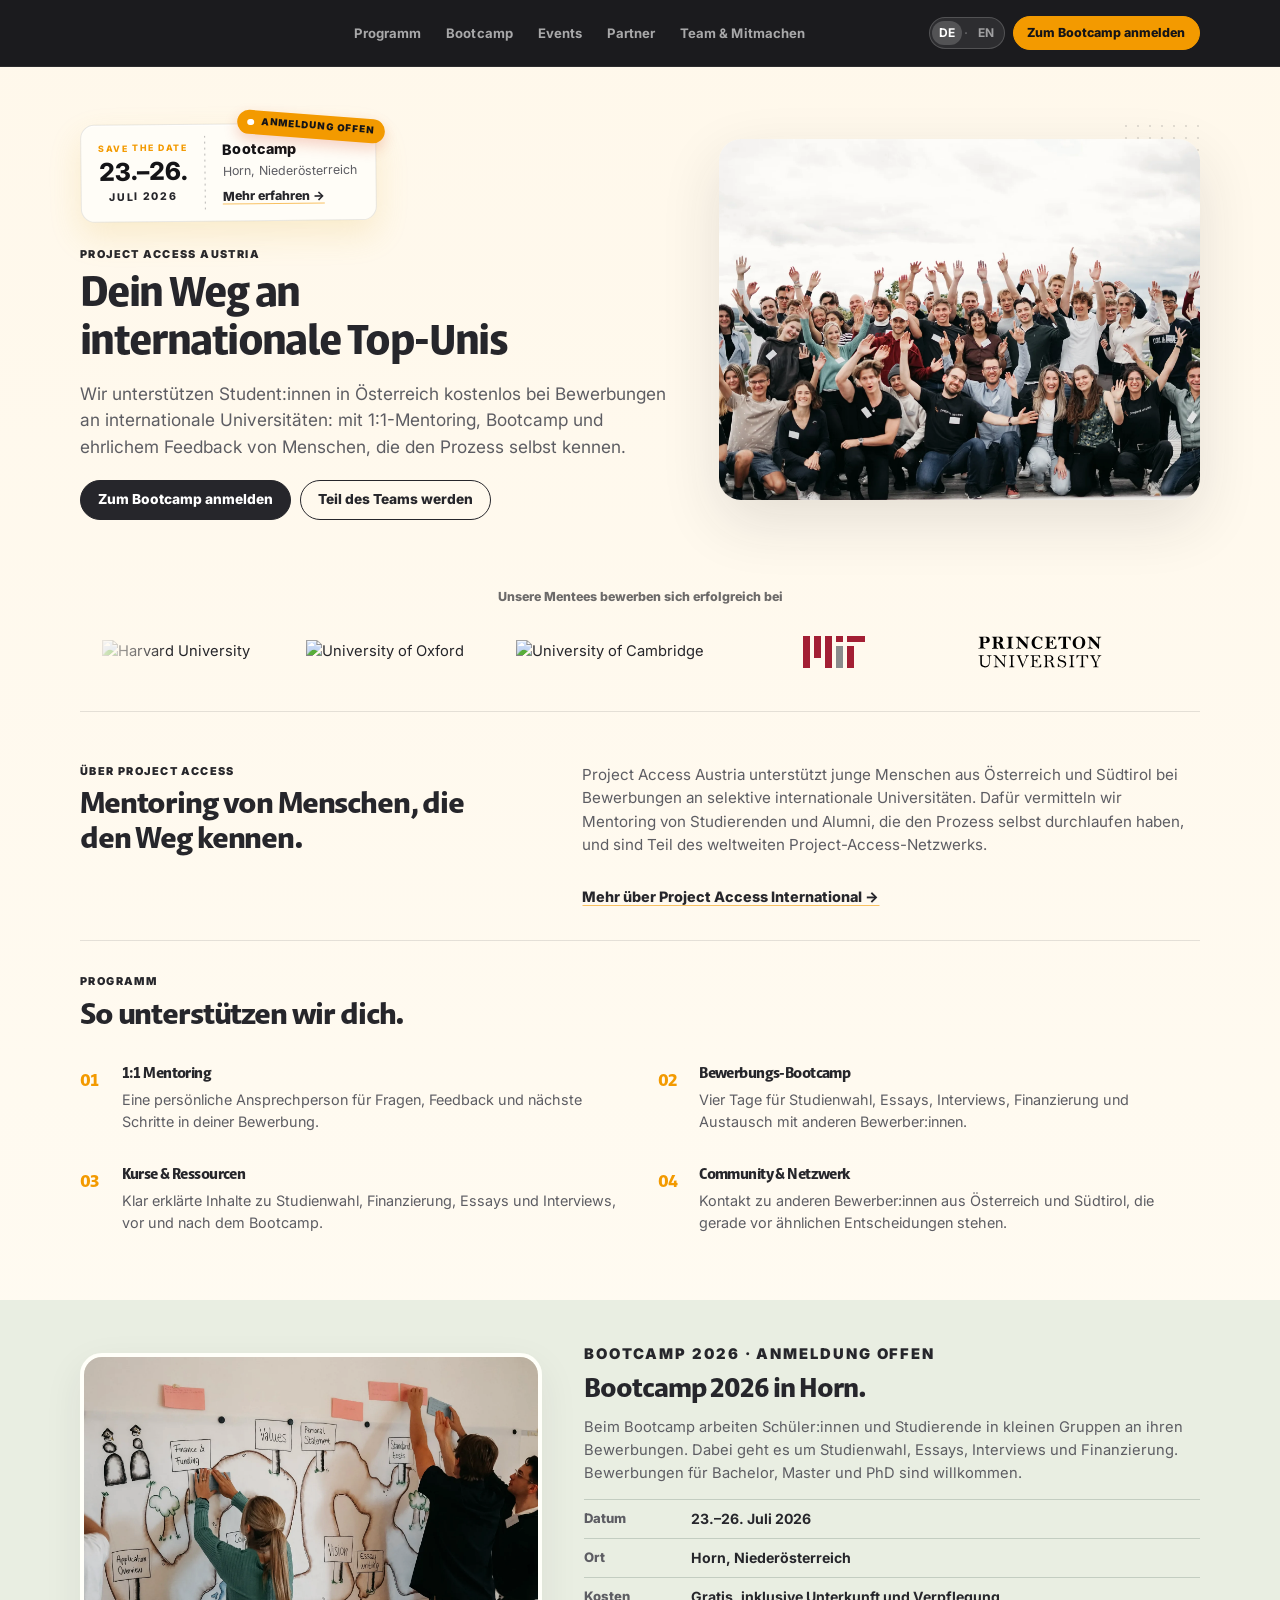
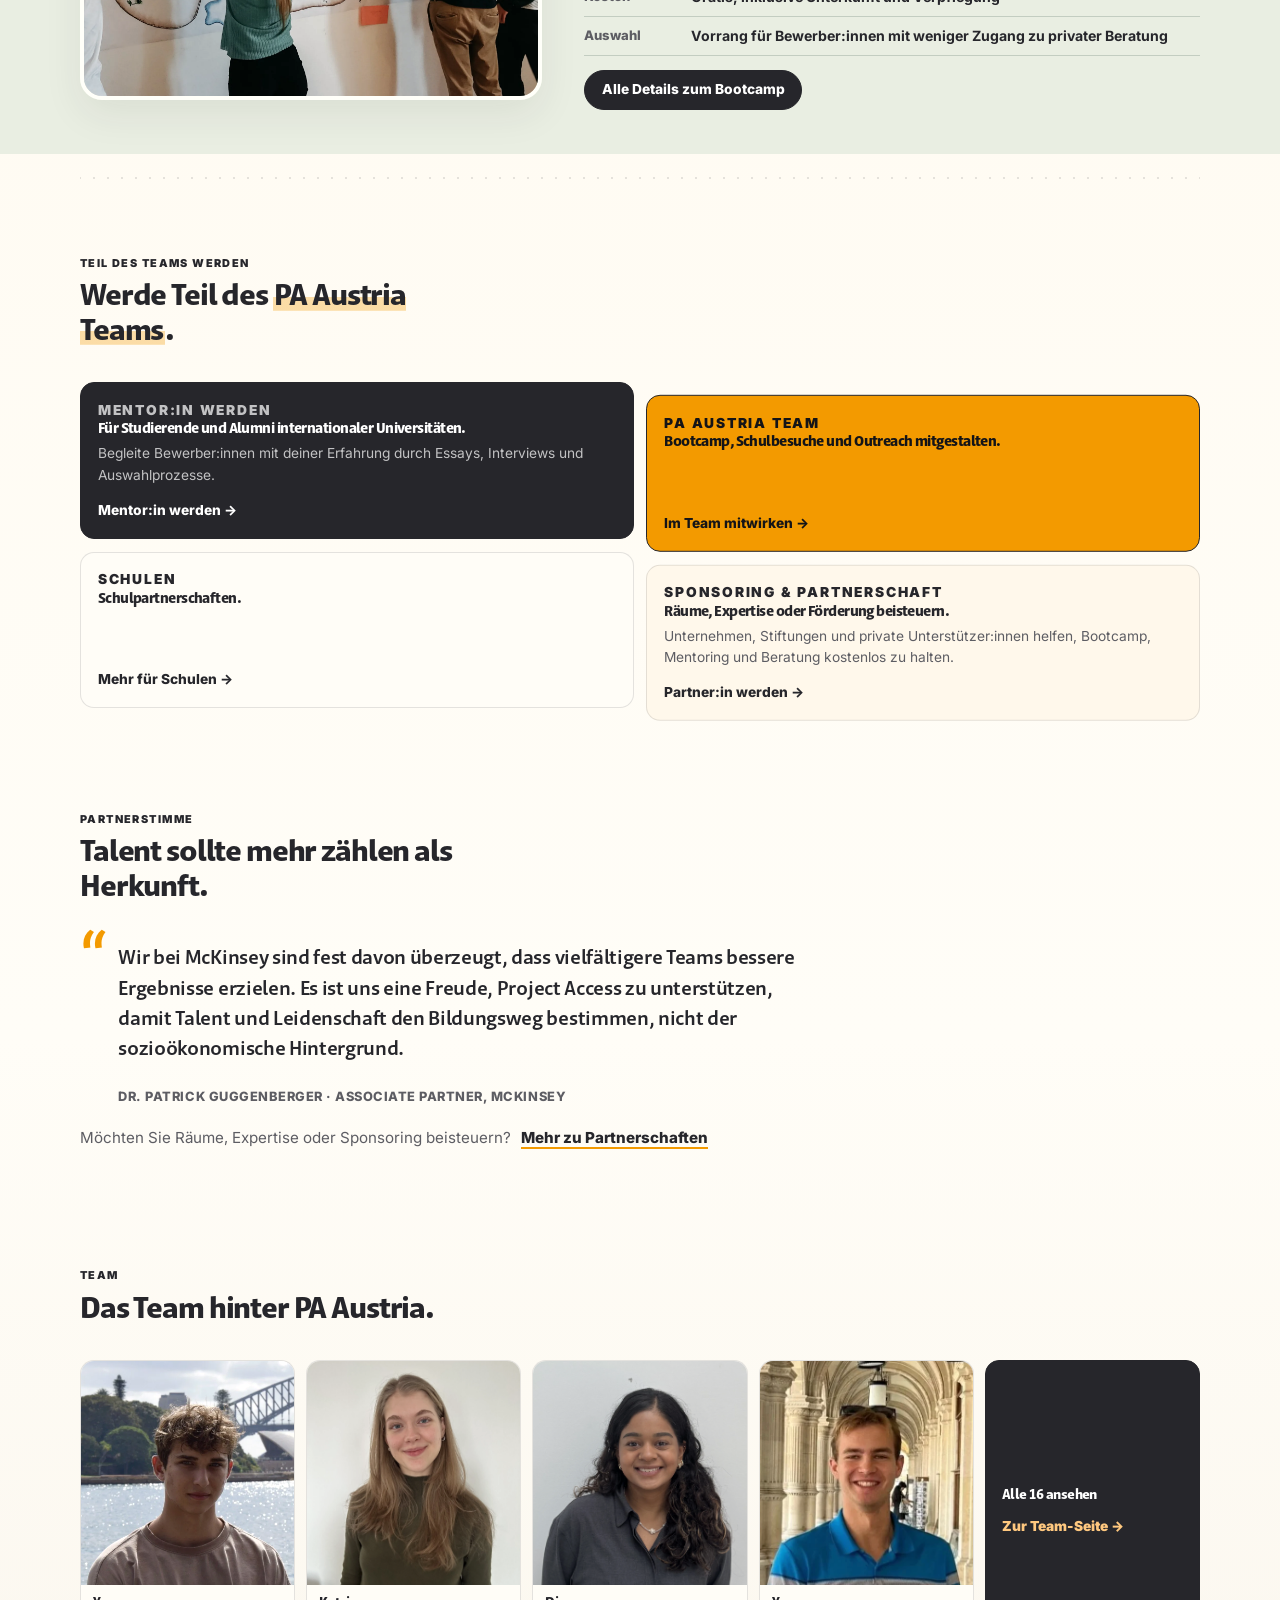
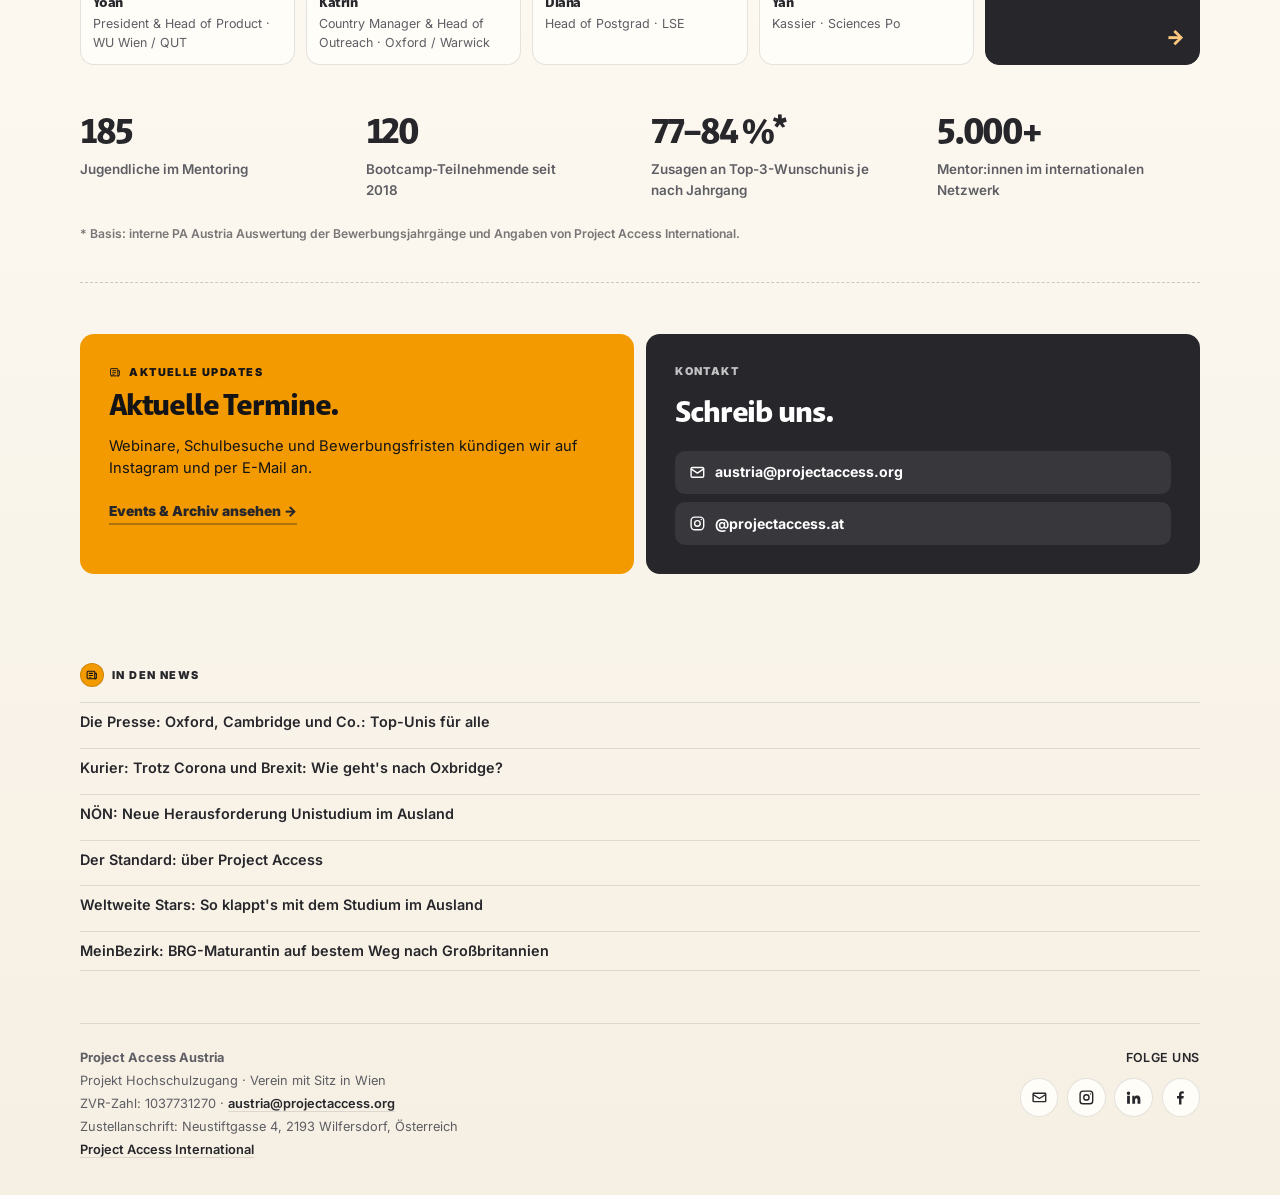
==== index.html @ a0879583 "nonsense message" ====
<!doctype html>
<html lang="de">
  <head>
    <meta charset="utf-8" />
    <meta name="viewport" content="width=device-width, initial-scale=1" />

    <title>Project Access Austria – kostenloses Mentoring für Top-Unis</title>
    <meta name="description" content="Project Access Austria unterstützt Schüler:innen und Studierende aus Österreich und Südtirol kostenlos bei Bewerbungen an Oxford, Cambridge, Harvard, ETH und weitere Top-Unis: 1:1-Mentoring, Bewerbungs-Bootcamp und ehrliches Feedback." />
    <meta name="keywords" content="Bewerbung internationale Universität Österreich, Studium Ausland Österreich, Oxford Bewerbung Österreich, Cambridge Bewerbung Österreich, Harvard Bewerbung Österreich, Mentoring Auslandsstudium, Project Access Austria, Bewerbungs Bootcamp Österreich" />
    <meta name="author" content="Project Access Austria" />
    <meta name="robots" content="index,follow,max-image-preview:large,max-snippet:-1,max-video-preview:-1" />
    <meta name="referrer" content="strict-origin-when-cross-origin" />
    <meta name="theme-color" content="#26262b" />
    <meta name="format-detection" content="telephone=no" />
    <meta name="generator" content="Jinja2 + build.py" />

    <link rel="canonical" href="https://projectaccess.at/" />
    <link rel="alternate" hreflang="de" href="https://projectaccess.at/" />
    <link rel="alternate" hreflang="de-AT" href="https://projectaccess.at/" />
    <link rel="alternate" hreflang="en" href="https://projectaccess.at/en/" />
    <link rel="alternate" hreflang="x-default" href="https://projectaccess.at/en/" />

    <meta property="og:type" content="website" />
    <meta property="og:site_name" content="Project Access Austria" />
    <meta property="og:locale" content="de_AT" />
    <meta property="og:locale:alternate" content="en_GB" />
    <meta property="og:title" content="Project Access Austria – kostenloses Mentoring für Top-Unis" />
    <meta property="og:description" content="Project Access Austria unterstützt Schüler:innen und Studierende aus Österreich und Südtirol kostenlos bei Bewerbungen an Oxford, Cambridge, Harvard, ETH und weitere Top-Unis: 1:1-Mentoring, Bewerbungs-Bootcamp und ehrliches Feedback." />
    <meta property="og:url" content="https://projectaccess.at/" />
    <meta property="og:image" content="https://projectaccess.at/assets/DSC07622.webp" />
    <meta property="og:image:alt" content="Teilnehmende und Mentor:innen beim Project Access Austria Bootcamp" />

    <meta name="twitter:card" content="summary_large_image" />
    <meta name="twitter:title" content="Project Access Austria – kostenloses Mentoring für Top-Unis" />
    <meta name="twitter:description" content="Project Access Austria unterstützt Schüler:innen und Studierende aus Österreich und Südtirol kostenlos bei Bewerbungen an Oxford, Cambridge, Harvard, ETH und weitere Top-Unis: 1:1-Mentoring, Bewerbungs-Bootcamp und ehrliches Feedback." />
    <meta name="twitter:image" content="https://projectaccess.at/assets/DSC07622.webp" />
    <meta name="twitter:image:alt" content="Teilnehmende und Mentor:innen beim Project Access Austria Bootcamp" />

    <link rel="icon" type="image/png" sizes="32x32" href="assets/pa-favicon-32.png" />
    <link rel="icon" type="image/png" sizes="192x192" href="assets/pa-favicon-192.png" />
    <link rel="apple-touch-icon" sizes="180x180" href="assets/pa-favicon-180.png" />

    <link rel="preconnect" href="https://fonts.googleapis.com" />
    <link rel="preconnect" href="https://fonts.gstatic.com" crossorigin />
    <link rel="preconnect" href="https://assets.calendly.com" crossorigin />
    <link
      href="https://fonts.googleapis.com/css2?family=Inter:wght@500;600;700;800;900&display=swap"
      rel="stylesheet"
    />
    <link rel="stylesheet" href="styles.css" />
    <link href="https://assets.calendly.com/assets/external/widget.css" rel="stylesheet" />

    <script type="application/ld+json">
{
  "@context": "https://schema.org",
  "@graph": [
    {
      "@type": ["NGO", "EducationalOrganization"],
      "@id": "https://projectaccess.at/#organization",
      "name": "Project Access Austria",
      "legalName": "Projekt Hochschulzugang",
      "alternateName": ["PA\u00a0Austria", "Project\u00a0Access\u00a0\u00d6sterreich", "Projekt Hochschulzugang"],
      "url": "https://projectaccess.at/",
      "logo": {
        "@type": "ImageObject",
        "url": "https://projectaccess.at/assets/pa-favicon-192.png",
        "width": 2500,
        "height": 1000
      },
      "image": "https://projectaccess.at/assets/DSC07622.webp",
      "description": "Project\u00a0Access\u00a0Austria ist die \u00f6sterreichische Sektion des internationalen Project-Access-Netzwerks. Wir unterst\u00fctzen Sch\u00fcler:innen und Studierende aus \u00d6sterreich und S\u00fcdtirol kostenlos bei Bewerbungen an selektive internationale Universit\u00e4ten \u2013 mit 1:1-Mentoring, einem j\u00e4hrlichen Bewerbungs-Bootcamp, Schulbesuchen und Webinaren.",
      "foundingDate": "2018",
      "email": "austria@projectaccess.org",
      "address": {
        "@type": "PostalAddress",
        "streetAddress": "Neustiftgasse 4",
        "postalCode": "2193",
        "addressLocality": "Wilfersdorf",
        "addressRegion": "Nieder\u00f6sterreich",
        "addressCountry": "AT"
      },
      "areaServed": [
        {"@type": "Country", "name": "AT" },
        {"@type": "Country", "name": "IT-32-BZ" }
      ],
      "knowsAbout": ["Bewerbung an internationalen Universit\u00e4ten", "Studium in den USA", "Studium in Gro\u00dfbritannien", "Oxford und Cambridge Bewerbungen", "Personal Statement und Essays", "Stipendien und Studienfinanzierung", "Mentoring f\u00fcr Sch\u00fcler:innen", "Auslandsstudium f\u00fcr Sch\u00fcler:innen aus \u00d6sterreich und S\u00fcdtirol"],
      "knowsLanguage": ["de", "en"],
      "identifier": {
        "@type": "PropertyValue",
        "propertyID": "ZVR-Zahl",
        "value": "1037731270"
      },
      "parentOrganization": {
        "@type": "NGO",
        "name": "Project\u00a0Access",
        "url": "https://projectaccess.org"
      },
      "sameAs": ["https://projectaccess.org", "https://www.instagram.com/projectaccess.at/", "https://www.linkedin.com/company/project-access-austria/", "https://www.facebook.com/projectaccessaustria/"],
      "contactPoint": [
        {
          "@type": "ContactPoint",
          "contactType": "general inquiries",
          "email": "austria@projectaccess.org",
          "availableLanguage": ["German", "English"],
          "areaServed": ["AT", "IT-32-BZ"]
        }
      ]
    },
    {
      "@type": "WebSite",
      "@id": "https://projectaccess.at/#website",
      "url": "https://projectaccess.at/",
      "name": "Project Access Austria",
      "inLanguage": ["de-AT", "en"],
      "publisher": {"@id": "https://projectaccess.at/#organization"},
      "description": "Project\u00a0Access\u00a0Austria ist die \u00f6sterreichische Sektion des internationalen Project-Access-Netzwerks. Wir unterst\u00fctzen Sch\u00fcler:innen und Studierende aus \u00d6sterreich und S\u00fcdtirol kostenlos bei Bewerbungen an selektive internationale Universit\u00e4ten \u2013 mit 1:1-Mentoring, einem j\u00e4hrlichen Bewerbungs-Bootcamp, Schulbesuchen und Webinaren."
    },
    {
      "@type": "WebPage",
      "@id": "https://projectaccess.at/#webpage",
      "url": "https://projectaccess.at/",
      "name": "Project\u00a0Access\u00a0Austria \u2013 kostenloses Mentoring f\u00fcr Top-Unis",
      "description": "Project\u00a0Access\u00a0Austria unterst\u00fctzt Sch\u00fcler:innen und Studierende aus \u00d6sterreich und S\u00fcdtirol kostenlos bei Bewerbungen an Oxford, Cambridge, Harvard, ETH und weitere Top-Unis: 1:1-Mentoring, Bewerbungs-Bootcamp und ehrliches Feedback.",
      "inLanguage": "de-AT",
      "isPartOf": {"@id": "https://projectaccess.at/#website"},
      "about": {"@id": "https://projectaccess.at/#organization"},
      "primaryImageOfPage": {
        "@type": "ImageObject",
        "url": "https://projectaccess.at/assets/DSC07622.webp"
      }
    }
  ]
}
</script>

    
<script type="application/ld+json">
{
  "@context": "https://schema.org",
  "@type": "OfferCatalog",
  "@id": "https://projectaccess.at/#programme",
  "name": "So unterst\u00fctzen wir dich.",
  "url": "https://projectaccess.at/#programm",
  "provider": {"@id": "https://projectaccess.at/#organization"},
  "itemListElement": [
    {
      "@type": "Offer",
      "itemOffered": {
        "@type": "Service",
        "name": "1:1 Mentoring",
        "description": "Eine pers\u00f6nliche Ansprechperson f\u00fcr Fragen, Feedback und n\u00e4chste Schritte in deiner Bewerbung.",
        "provider": {"@id": "https://projectaccess.at/#organization"},
        "areaServed": [{"@type": "Country", "name": "AT"}, {"@type": "Country", "name": "IT-32-BZ"}]
      },
      "price": "0",
      "priceCurrency": "EUR",
      "availability": "https://schema.org/InStock"
    },
    {
      "@type": "Offer",
      "itemOffered": {
        "@type": "Service",
        "name": "Bewerbungs-Bootcamp",
        "description": "Vier Tage f\u00fcr Studienwahl, Essays, Interviews, Finanzierung und Austausch mit anderen Bewerber:innen.",
        "provider": {"@id": "https://projectaccess.at/#organization"},
        "areaServed": [{"@type": "Country", "name": "AT"}, {"@type": "Country", "name": "IT-32-BZ"}]
      },
      "price": "0",
      "priceCurrency": "EUR",
      "availability": "https://schema.org/InStock"
    },
    {
      "@type": "Offer",
      "itemOffered": {
        "@type": "Service",
        "name": "Kurse \u0026\u00a0Ressourcen",
        "description": "Klar erkl\u00e4rte Inhalte zu Studienwahl, Finanzierung, Essays und Interviews, vor und nach dem Bootcamp.",
        "provider": {"@id": "https://projectaccess.at/#organization"},
        "areaServed": [{"@type": "Country", "name": "AT"}, {"@type": "Country", "name": "IT-32-BZ"}]
      },
      "price": "0",
      "priceCurrency": "EUR",
      "availability": "https://schema.org/InStock"
    },
    {
      "@type": "Offer",
      "itemOffered": {
        "@type": "Service",
        "name": "Community \u0026\u00a0Netzwerk",
        "description": "Kontakt zu anderen Bewerber:innen aus \u00d6sterreich und S\u00fcdtirol, die gerade vor \u00e4hnlichen Entscheidungen stehen.",
        "provider": {"@id": "https://projectaccess.at/#organization"},
        "areaServed": [{"@type": "Country", "name": "AT"}, {"@type": "Country", "name": "IT-32-BZ"}]
      },
      "price": "0",
      "priceCurrency": "EUR",
      "availability": "https://schema.org/InStock"
    }
  ]
}
</script>

  </head>
  <body>
        <header class="site-header">
      <a class="brand" href="index.html#top" aria-label="Project Access Austria Startseite">
        <img class="brand-logo" src="https://projectaccess.org/wp-content/uploads/2025/05/Frame-5.svg" alt="" aria-hidden="true" />
      </a>
      <div class="header-actions">
        <a class="lang-switch" href="en/index.html" aria-label="Sprache">
          <span class="lang-switch-link is-active" aria-current="true">DE</span>
          <span class="lang-switch-sep" aria-hidden="true">·</span>
          <span class="lang-switch-link" >EN</span>
        </a>
        
        <a class="button button-small header-cta header-cta-shortenable" href="https://airtable.com/appSrxV1MH9LEChsv/shrIVlh0hcQlHqStE">
          
          <span class="header-cta-label header-cta-label-full">Zum Bootcamp anmelden</span>
          <span class="header-cta-label header-cta-label-short">Anmelden</span>
          
        </a>
        
      </div>
      <input
        id="site-nav-toggle"
        class="nav-toggle-input"
        type="checkbox"
        aria-label="Menü öffnen"
      />
      <label for="site-nav-toggle" class="nav-toggle" aria-hidden="true">
        <span class="nav-toggle-bars" aria-hidden="true"></span>
      </label>
      <div class="nav-shell-panel">
        <nav class="nav" aria-label="Hauptnavigation">
          <a href="index.html#programm">Programm</a>
          <a href="bootcamp.html">Bootcamp</a>
          <a href="events.html">Events</a>
          <a href="partners.html">Partner</a>
          <a href="team.html">Team &amp; Mitmachen</a>
        </nav>
        <a class="mobile-lang-link" href="en/index.html">Englische Version</a>
      </div>
    </header>

    <main id="top">
      
      <section class="hero section-shell">
        <div class="hero-copy">
          <a class="save-the-date" href="bootcamp.html">
            <div class="save-the-date-date">
              <span class="save-the-date-kicker">Save the Date</span>
              <span class="save-the-date-day">23.–26.</span>
              <span class="save-the-date-month">Juli 2026</span>
            </div>
            <span class="save-the-date-perf" aria-hidden="true"></span>
            <div class="save-the-date-body">
              <p class="save-the-date-event">Bootcamp</p>
              <p class="save-the-date-location">Horn, Niederösterreich</p>
              <span class="save-the-date-link">Mehr erfahren →</span>
            </div>
            <span class="save-the-date-status">
              <span class="save-the-date-pulse" aria-hidden="true"></span>
              <span>Anmeldung offen</span>
            </span>
          </a>
          <p class="eyebrow">Project Access Austria</p>
          <h1>Dein Weg an internationale Top-Unis</h1>
          <p class="lead">Wir unterstützen Student:innen in Österreich kostenlos bei Bewerbungen an internationale Universitäten: mit 1:1-Mentoring, Bootcamp und ehrlichem Feedback von Menschen, die den Prozess selbst kennen.</p>
          <div class="hero-actions">
            <a class="button" href="https://airtable.com/appSrxV1MH9LEChsv/shrIVlh0hcQlHqStE">Zum Bootcamp anmelden</a>
            <a class="button button-secondary" href="https://projectaccess.org/austria-various-roles">Teil des Teams werden</a>
          </div>
        </div>

        <div class="hero-media" aria-label="Beim Project Access Austria Bootcamp">
          <img src="assets/DSC07622.webp" alt="Gruppenfoto vom Project Access Austria Bootcamp mit Teilnehmenden und Mentor:innen" fetchpriority="high" decoding="async" />
        </div>
      </section>

      <section class="university-carousel section-shell" aria-label="Universitäten im Project Access Netzwerk">
        <p class="university-carousel-label">Unsere Mentees bewerben sich erfolgreich bei</p>
        <div class="university-carousel-viewport">
          <div class="university-carousel-track">
            <span class="university-logo">
              <img src="https://projectaccess.org/wp-content/uploads/2025/08/file-15-1-1.svg" alt="Harvard University" loading="lazy" />
            </span>
            <span class="university-logo">
              <img src="https://projectaccess.org/wp-content/uploads/2025/08/file-14-1-1.svg" alt="University of Oxford" loading="lazy" />
            </span>
            <span class="university-logo">
              <img src="https://projectaccess.org/wp-content/uploads/2025/08/Group-18-1.svg" alt="University of Cambridge" loading="lazy" />
            </span>
            <span class="university-logo">
              <img src="assets/uni-logos/mit.svg" alt="Massachusetts Institute of Technology" loading="lazy" />
            </span>
            <span class="university-logo">
              <img src="assets/uni-logos/princeton.svg" alt="Princeton University" loading="lazy" />
            </span>
            <span class="university-logo">
              <img src="assets/uni-logos/yale.svg" alt="Yale University" loading="lazy" />
            </span>
            <span class="university-logo">
              <img src="assets/uni-logos/hec.svg" alt="HEC Paris" loading="lazy" />
            </span>
            <span class="university-logo">
              <img src="assets/uni-logos/lse.webp" alt="London School of Economics" loading="lazy" />
            </span>
            <span class="university-logo">
              <img src="assets/uni-logos/ucl.webp" alt="University College London" loading="lazy" />
            </span>
            <span class="university-logo">
              <img src="https://projectaccess.org/wp-content/uploads/2025/08/Stanford_wordmark_2012-1-2.svg" alt="Stanford University" loading="lazy" />
            </span>
            <span class="university-logo">
              <img src="https://projectaccess.org/wp-content/uploads/2025/08/file-9-1-1.svg" alt="Columbia University" loading="lazy" />
            </span>
            <span class="university-logo">
              <img src="https://projectaccess.org/wp-content/uploads/2025/08/file-5-1-1.svg" alt="ETH Zurich" loading="lazy" />
            </span>
            <span class="university-logo">
              <img src="https://projectaccess.org/wp-content/uploads/2025/08/file-4-1-1.svg" alt="Sciences Po" loading="lazy" />
            </span>
            <span class="university-logo">
              <img src="https://projectaccess.org/wp-content/uploads/2025/08/file-3-1-1.svg" alt="Bocconi University" loading="lazy" />
            </span>
            <span class="university-logo" aria-hidden="true">
              <img src="https://projectaccess.org/wp-content/uploads/2025/08/file-15-1-1.svg" alt="" loading="lazy" />
            </span>
            <span class="university-logo" aria-hidden="true">
              <img src="https://projectaccess.org/wp-content/uploads/2025/08/file-14-1-1.svg" alt="" loading="lazy" />
            </span>
            <span class="university-logo" aria-hidden="true">
              <img src="https://projectaccess.org/wp-content/uploads/2025/08/Group-18-1.svg" alt="" loading="lazy" />
            </span>
            <span class="university-logo" aria-hidden="true">
              <img src="assets/uni-logos/mit.svg" alt="" loading="lazy" />
            </span>
            <span class="university-logo" aria-hidden="true">
              <img src="assets/uni-logos/princeton.svg" alt="" loading="lazy" />
            </span>
            <span class="university-logo" aria-hidden="true">
              <img src="assets/uni-logos/yale.svg" alt="" loading="lazy" />
            </span>
            <span class="university-logo" aria-hidden="true">
              <img src="assets/uni-logos/hec.svg" alt="" loading="lazy" />
            </span>
            <span class="university-logo" aria-hidden="true">
              <img src="assets/uni-logos/lse.webp" alt="" loading="lazy" />
            </span>
            <span class="university-logo" aria-hidden="true">
              <img src="assets/uni-logos/ucl.webp" alt="" loading="lazy" />
            </span>
            <span class="university-logo" aria-hidden="true">
              <img src="https://projectaccess.org/wp-content/uploads/2025/08/Stanford_wordmark_2012-1-2.svg" alt="" loading="lazy" />
            </span>
            <span class="university-logo" aria-hidden="true">
              <img src="https://projectaccess.org/wp-content/uploads/2025/08/file-9-1-1.svg" alt="" loading="lazy" />
            </span>
            <span class="university-logo" aria-hidden="true">
              <img src="https://projectaccess.org/wp-content/uploads/2025/08/file-5-1-1.svg" alt="" loading="lazy" />
            </span>
            <span class="university-logo" aria-hidden="true">
              <img src="https://projectaccess.org/wp-content/uploads/2025/08/file-4-1-1.svg" alt="" loading="lazy" />
            </span>
            <span class="university-logo" aria-hidden="true">
              <img src="https://projectaccess.org/wp-content/uploads/2025/08/file-3-1-1.svg" alt="" loading="lazy" />
            </span>
          </div>
        </div>
      </section>

      <section class="intro section-shell">
        <div>
          <p class="eyebrow">Über Project Access</p>
          <h2>Mentoring von Menschen, die den Weg kennen.</h2>
        </div>
        <div class="text-stack">
          <p>Project Access Austria unterstützt junge Menschen aus Österreich und Südtirol bei Bewerbungen an selektive internationale Universitäten. Dafür vermitteln wir Mentoring von Studierenden und Alumni, die den Prozess selbst durchlaufen haben, und sind Teil des weltweiten Project-Access-Netzwerks.</p>
          <a class="inline-link" href="https://projectaccess.org">Mehr über Project Access International →</a>
        </div>
      </section>

      <section class="section-shell" id="programm">
        <div class="section-heading">
          <p class="eyebrow">Programm</p>
          <h2>So unterstützen wir dich.</h2>
        </div>
        <ol class="program-list">
          <li>
            <h3>1:1 Mentoring</h3>
            <p>Eine persönliche Ansprechperson für Fragen, Feedback und nächste Schritte in deiner Bewerbung.</p>
          </li>
          <li>
            <h3>Bewerbungs-Bootcamp</h3>
            <p>Vier Tage für Studienwahl, Essays, Interviews, Finanzierung und Austausch mit anderen Bewerber:innen.</p>
          </li>
          <li>
            <h3>Kurse &amp; Ressourcen</h3>
            <p>Klar erklärte Inhalte zu Studienwahl, Finanzierung, Essays und Interviews, vor und nach dem Bootcamp.</p>
          </li>
          <li>
            <h3>Community &amp; Netzwerk</h3>
            <p>Kontakt zu anderen Bewerber:innen aus Österreich und Südtirol, die gerade vor ähnlichen Entscheidungen stehen.</p>
          </li>
        </ol>
      </section>

      <section class="bootcamp section-shell" id="bootcamp">
        <div class="image-collage">
          <img src="assets/DSC07694.webp" alt="Teilnehmende bei einem PA Austria Workshop" loading="lazy" decoding="async" />
        </div>
        <div class="bootcamp-copy">
          <p class="eyebrow">Bootcamp 2026 · Anmeldung offen</p>
          <h2>Bootcamp 2026 in Horn.</h2>
          <p>Beim Bootcamp arbeiten Schüler:innen und Studierende in kleinen Gruppen an ihren Bewerbungen. Dabei geht es um Studienwahl, Essays, Interviews und Finanzierung. Bewerbungen für Bachelor, Master und PhD sind willkommen.</p>
          <dl class="details">
            <div>
              <dt>Datum</dt>
              <dd>23.–26. Juli 2026</dd>
            </div>
            <div>
              <dt>Ort</dt>
              <dd>Horn, Niederösterreich</dd>
            </div>
            <div>
              <dt>Kosten</dt>
              <dd>Gratis, inklusive Unterkunft und Verpflegung</dd>
            </div>
            <div>
              <dt>Auswahl</dt>
              <dd>Vorrang für Bewerber:innen mit weniger Zugang zu privater Beratung</dd>
            </div>
          </dl>
          <a class="button" href="bootcamp.html">Alle Details zum Bootcamp</a>
        </div>
      </section>

      <span class="divider-dots" aria-hidden="true"></span>

      <section class="section-shell" id="engagement">
        <div class="section-heading">
          <p class="eyebrow">Teil des Teams werden</p>
          <h2>Werde Teil des <span class="mark">PA Austria Teams</span>.</h2>
        </div>
        <div class="bento">
          <article class="bento-tile w-3 accent-ink">
            <div>
              <p class="eyebrow" style="color: rgba(255, 255, 255, 0.72);">Mentor:in werden</p>
              <h3>Für Studierende und Alumni internationaler Universitäten.</h3>
              <p>Begleite Bewerber:innen mit deiner Erfahrung durch Essays, Interviews und Auswahlprozesse.</p>
            </div>
            <a class="tile-link" href="team.html">Mentor:in werden →</a>
          </article>
          <article class="bento-tile w-3 accent-yellow">
            <div>
              <p class="eyebrow">PA Austria Team</p>
              <h3>Bootcamp, Schulbesuche und Outreach mitgestalten.</h3>
            </div>
            <a class="tile-link" href="team.html">Im Team mitwirken →</a>
          </article>
          <article class="bento-tile w-3">
            <div>
              <p class="eyebrow">Schulen</p>
              <h3>Schulpartnerschaften.</h3>
            </div>
            <a class="tile-link" href="partners.html#schulen">Mehr für Schulen →</a>
          </article>
          <article class="bento-tile w-3 accent-cream">
            <div>
              <p class="eyebrow">Sponsoring &amp; Partnerschaft</p>
              <h3>Räume, Expertise oder Förderung beisteuern.</h3>
              <p>Unternehmen, Stiftungen und private Unterstützer:innen helfen, Bootcamp, Mentoring und Beratung kostenlos zu halten.</p>
            </div>
            <a class="tile-link" href="partners.html">Partner:in werden →</a>
          </article>
        </div>
      </section>

      <section class="section-shell partners">
        <div class="section-heading">
          <p class="eyebrow">Partnerstimme</p>
          <h2>Talent sollte mehr zählen als Herkunft.</h2>
        </div>
        <blockquote class="quote">
          <p>Wir bei McKinsey sind fest davon überzeugt, dass vielfältigere Teams bessere Ergebnisse erzielen. Es ist uns eine Freude, Project Access zu unterstützen, damit Talent und Leidenschaft den Bildungsweg bestimmen, nicht der sozioökonomische Hintergrund.</p>
          <footer>Dr. Patrick Guggenberger · Associate Partner, McKinsey</footer>
        </blockquote>
        <p class="partners-cta">
          Möchten Sie Räume, Expertise oder Sponsoring beisteuern?
          <a href="partners.html">Mehr zu Partnerschaften</a>
        </p>
      </section>

      <section class="team-section section-shell" id="team">
        <div class="section-heading">
          <p class="eyebrow">Team</p>
          <h2>Das Team hinter PA Austria.</h2>
        </div>
        <div class="team-grid">
          <article class="team-card">
            <img src="assets/DSC0130.webp" alt="Yoan – President &amp; Head of Product · WU Wien / QUT" loading="lazy" decoding="async" />
            <h3>Yoan</h3>
            <p>President &amp; Head of Product · WU Wien / QUT</p>
          </article>
          <article class="team-card">
            <img src="assets/Katrin_Outreach.webp" alt="Katrin – Country Manager &amp; Head of Outreach · Oxford / Warwick" loading="lazy" decoding="async" />
            <h3>Katrin</h3>
            <p>Country Manager &amp; Head of Outreach · Oxford / Warwick</p>
          </article>
          <article class="team-card">
            <img src="assets/Diana.webp" alt="Diana – Head of Postgrad · LSE" loading="lazy" decoding="async" />
            <h3>Diana</h3>
            <p>Head of Postgrad · LSE</p>
          </article>
          <article class="team-card">
            <img src="assets/Yan.webp" alt="Yan – Kassier · Sciences Po" loading="lazy" decoding="async" />
            <h3>Yan</h3>
            <p>Kassier · Sciences Po</p>
          </article>
          <a class="team-card team-cta-card" href="team.html" aria-label="Alle 16 Teammitglieder ansehen">
            <h3>Alle 16 ansehen</h3>
            <strong>Zur Team-Seite →</strong>
          </a>
        </div>
      </section>

      <section class="stats section-shell" aria-label="Project Access Austria in Zahlen">
        <article>
          <strong>185</strong>
          <span>Jugendliche im Mentoring</span>
        </article>
        <article>
          <strong>120</strong>
          <span>Bootcamp-Teilnehmende seit 2018</span>
        </article>
        <article>
          <strong>77–84 %*</strong>
          <span>Zusagen an Top-3-Wunschunis je nach Jahrgang</span>
        </article>
        <article>
          <strong>5.000+</strong>
          <span>Mentor:innen im internationalen Netzwerk</span>
        </article>
        <p class="stats-note">* Basis: interne PA Austria Auswertung der Bewerbungsjahrgänge und Angaben von Project Access International.</p>
      </section>

      <section class="news-contact section-shell" id="kontakt">
        <div class="event-card">
          <p class="eyebrow news-eyebrow">
            <svg class="news-icon" viewBox="0 0 24 24" fill="none" stroke="currentColor" stroke-width="1.8" stroke-linecap="round" stroke-linejoin="round" aria-hidden="true">
              <path d="M5 19a2 2 0 0 1-2-2V6a1 1 0 0 1 1-1h12a1 1 0 0 1 1 1v11a2 2 0 0 0 2 2H5Z" />
              <path d="M17 9h3v8a2 2 0 0 1-2 2" />
              <path d="M7 9h6" />
              <path d="M7 13h6" />
              <path d="M7 17h3" />
            </svg>
            <span>Aktuelle Updates</span>
          </p>
          <h2>Aktuelle Termine.</h2>
          <p>Webinare, Schulbesuche und Bewerbungsfristen kündigen wir auf Instagram und per E-Mail an.</p>
          <a class="inline-link" href="events.html">Events &amp; Archiv ansehen →</a>
        </div>
        <div class="contact-card">
          <p class="eyebrow">Kontakt</p>
          <h2>Schreib uns.</h2>
          <a href="mailto:austria@projectaccess.org">
            <svg class="contact-icon" viewBox="0 0 24 24" fill="none" stroke="currentColor" stroke-width="2" stroke-linecap="round" stroke-linejoin="round" aria-hidden="true">
              <rect x="3" y="5" width="18" height="14" rx="2" />
              <path d="m3 7 9 6 9-6" />
            </svg>
            <span>austria@projectaccess.org</span>
          </a>
          <a href="https://www.instagram.com/projectaccess.at/">
            <svg class="contact-icon" viewBox="0 0 24 24" fill="none" stroke="currentColor" stroke-width="2" stroke-linecap="round" stroke-linejoin="round" aria-hidden="true">
              <rect x="3" y="3" width="18" height="18" rx="5" />
              <circle cx="12" cy="12" r="4" />
              <circle cx="17.5" cy="6.5" r="1" fill="currentColor" stroke="none" />
            </svg>
            <span>@projectaccess.at</span>
          </a>
        </div>
      </section>

            <section class="press section-shell">
        <p class="eyebrow press-eyebrow">
          <svg class="press-icon" viewBox="0 0 24 24" fill="none" stroke="currentColor" stroke-width="2" stroke-linecap="round" stroke-linejoin="round" aria-hidden="true">
            <path d="M5 19a2 2 0 0 1-2-2V6a1 1 0 0 1 1-1h12a1 1 0 0 1 1 1v11a2 2 0 0 0 2 2H5Z" />
            <path d="M17 9h3v8a2 2 0 0 1-2 2" />
            <path d="M7 9h6" />
            <path d="M7 13h6" />
            <path d="M7 17h3" />
          </svg>
          <span>In den News</span>
        </p>
        <ul class="press-list">
          <li><a href="https://www.diepresse.com/5494575/oxford-cambridge-und-co-top-unis-fur-alle">Die Presse: Oxford, Cambridge und Co.: Top-Unis für alle</a></li>
          <li><a href="https://kurier.at/kiku/trotz-corona-covid19-und-brexit-wie-gehts-hier-zu-oxbridge/400849982">Kurier: Trotz Corona und Brexit: Wie geht&#39;s nach Oxbridge?</a></li>
          <li><a href="https://www.noen.at/moedling/moedling-neue-herausforderung-unistudium-im-ausland-moedling-auslandsstudium-studium-217793508">NÖN: Neue Herausforderung Unistudium im Ausland</a></li>
          <li><a href="https://www.pressreader.com/austria/der-standard/20190720/282011853953461">Der Standard: über Project Access</a></li>
          <li><a href="https://weltweitestars.com/lifestyle/so-klappts-mit-dem-studium-im-ausland/">Weltweite Stars: So klappt&#39;s mit dem Studium im Ausland</a></li>
          <li><a href="https://www.meinbezirk.at/klosterneuburg/c-lokales/brg-maturantin-auf-bestem-weg-nach-grossbritannien_a2915174">MeinBezirk: BRG-Maturantin auf bestem Weg nach Großbritannien</a></li>
        </ul>
      </section>


    </main>
    
    <footer class="footer">
      <div class="footer-info">
        <strong>Project Access Austria</strong>
        <p>Projekt Hochschulzugang · Verein mit Sitz in Wien</p>
        <p>ZVR-Zahl: 1037731270 · <a href="mailto:austria@projectaccess.org">austria@projectaccess.org</a></p>
        <p>Zustellanschrift: Neustiftgasse 4, 2193 Wilfersdorf, Österreich</p>
        <p>
          <a href="https://projectaccess.org">Project Access International</a>
        </p>
        <p class="footer-lang-link">
          <a href="en/index.html">Englische Version</a>
        </p>
      </div>
      <div class="footer-socials">
        <span class="footer-socials-heading">Folge uns</span>
        <ul class="footer-socials-list">
          
          <li>
            <a class="footer-social footer-social-email"
               href="mailto:austria@projectaccess.org"
               aria-label="E-Mail an Project Access Austria"
               >
              <span class="footer-social-icon" aria-hidden="true"><svg viewBox="0 0 24 24" aria-hidden="true" focusable="false"><path d="M4 5h16a2 2 0 0 1 2 2v10a2 2 0 0 1-2 2H4a2 2 0 0 1-2-2V7a2 2 0 0 1 2-2zm0 2v.4l8 5 8-5V7H4zm16 2.7-7.47 4.67a1 1 0 0 1-1.06 0L4 9.7V17h16V9.7z"/></svg></span>
              <span class="footer-social-label">E-Mail</span>
            </a>
          </li>
          
          <li>
            <a class="footer-social footer-social-instagram"
               href="https://www.instagram.com/projectaccess.at/"
               aria-label="Project Access Austria auf Instagram"
               target="_blank" rel="noopener">
              <span class="footer-social-icon" aria-hidden="true"><svg viewBox="0 0 24 24" aria-hidden="true" focusable="false"><path d="M7 2h10a5 5 0 0 1 5 5v10a5 5 0 0 1-5 5H7a5 5 0 0 1-5-5V7a5 5 0 0 1 5-5zm0 2a3 3 0 0 0-3 3v10a3 3 0 0 0 3 3h10a3 3 0 0 0 3-3V7a3 3 0 0 0-3-3H7zm5 3.2a4.8 4.8 0 1 1 0 9.6 4.8 4.8 0 0 1 0-9.6zm0 2a2.8 2.8 0 1 0 0 5.6 2.8 2.8 0 0 0 0-5.6zM17.8 6a1 1 0 1 1 0 2 1 1 0 0 1 0-2z"/></svg></span>
              <span class="footer-social-label">Instagram</span>
            </a>
          </li>
          
          <li>
            <a class="footer-social footer-social-linkedin"
               href="https://www.linkedin.com/company/project-access-austria/"
               aria-label="Project Access Austria auf LinkedIn"
               target="_blank" rel="noopener">
              <span class="footer-social-icon" aria-hidden="true"><svg viewBox="0 0 24 24" aria-hidden="true" focusable="false"><path d="M4.98 3.5a2.5 2.5 0 1 1 0 5 2.5 2.5 0 0 1 0-5zM3 9.75h4V21H3V9.75zM9.5 9.75h3.83v1.54h.05a4.2 4.2 0 0 1 3.78-2.08c4.04 0 4.79 2.66 4.79 6.12V21h-4v-4.94c0-1.18-.02-2.7-1.65-2.7-1.65 0-1.9 1.29-1.9 2.62V21h-4V9.75z"/></svg></span>
              <span class="footer-social-label">LinkedIn</span>
            </a>
          </li>
          
          <li>
            <a class="footer-social footer-social-facebook"
               href="https://www.facebook.com/projectaccessaustria/"
               aria-label="Project Access Austria auf Facebook"
               target="_blank" rel="noopener">
              <span class="footer-social-icon" aria-hidden="true"><svg viewBox="0 0 24 24" aria-hidden="true" focusable="false"><path d="M13.5 22v-8.5h2.86l.43-3.32H13.5V8.06c0-.96.27-1.62 1.65-1.62h1.76V3.47A23.5 23.5 0 0 0 14.34 3.3c-2.55 0-4.3 1.56-4.3 4.42v2.46H7.18v3.32h2.86V22h3.46z"/></svg></span>
              <span class="footer-social-label">Facebook</span>
            </a>
          </li>
          
        </ul>
      </div>
    </footer>

    <script src="https://assets.calendly.com/assets/external/widget.js" type="text/javascript" async></script>
    <script type="text/javascript">
      window.addEventListener("load", function () {
        if (!window.Calendly) {
          return;
        }

        window.Calendly.initBadgeWidget({
          url: "https://calendly.com/austria-projectaccess/dein-call-mit-project-access",
          text: "Buche hier deinen Call mit uns!",
          color: "#26262b",
          textColor: "#fffdf7",
          branding: true
        });
      });
    </script>
  </body>
</html>
---- styles.css ----
@font-face {
  font-family: "Jali Latin";
  font-style: normal;
  font-weight: 400;
  font-display: swap;
  src:
    url("assets/fonts/jali-latin-regular.woff2") format("woff2"),
    url("assets/fonts/jali-latin-regular.woff") format("woff");
}

@font-face {
  font-family: "Jali Latin";
  font-style: normal;
  font-weight: 700;
  font-display: swap;
  src:
    url("assets/fonts/jali-latin-bold.woff2") format("woff2"),
    url("assets/fonts/jali-latin-bold.woff") format("woff");
}

:root {
  --ink: #26262b;
  --ink-deep: #141417;
  --muted: #5d5d63;
  --cream: #fff8eb;
  --paper: #fffdf7;
  --yellow: #f39a00;
  --yellow-soft: #ffc87f;
  --yellow-glow: rgba(243, 154, 0, 0.22);
  --green-soft: #e9eee2;
  --line: rgba(38, 38, 43, 0.12);
  --line-strong: rgba(38, 38, 43, 0.22);
  --shadow: 0 14px 38px rgba(38, 38, 43, 0.08);
  --shadow-lift: 0 22px 60px rgba(38, 38, 43, 0.12);
  --radius-lg: 22px;
  --radius-md: 14px;
  --radius-sm: 10px;
  --max: 1120px;
}

* {
  box-sizing: border-box;
}

html {
  scroll-behavior: smooth;
}

body {
  margin: 0;
  overflow-x: hidden;
  color: var(--ink);
  background: linear-gradient(180deg, var(--cream) 0%, #fffdf7 60%, #f6efe3 100%);
  font-size: 0.92rem;
  font-family: Inter, ui-sans-serif, system-ui, -apple-system, BlinkMacSystemFont, "Segoe UI", sans-serif;
  line-height: 1.55;
}

img {
  display: block;
  max-width: 100%;
  filter: none;
  mix-blend-mode: normal;
}

a {
  color: inherit;
  text-decoration: none;
}

p,
h1,
h2,
h3 {
  margin-top: 0;
}

p {
  color: var(--muted);
}

h1,
h2,
h3 {
  font-family: "Jali Latin", Inter, ui-sans-serif, system-ui, sans-serif;
  font-weight: 700;
  letter-spacing: -0.035em;
  line-height: 1.05;
}

h1 {
  margin-bottom: 0.85rem;
  font-size: clamp(2rem, 4.6vw, 3.7rem);
}

h2 {
  max-width: 22ch;
  margin-bottom: 0.65rem;
  font-size: clamp(1.4rem, 2.6vw, 2.05rem);
}

h3 {
  margin-bottom: 0.35rem;
  font-size: 1rem;
}

/* Decorative inline mark — used sparingly on key words */
.mark {
  display: inline;
  background-image: linear-gradient(120deg, rgba(243, 154, 0, 0.32) 0%, rgba(243, 154, 0, 0.32) 100%);
  background-repeat: no-repeat;
  background-size: 100% 0.42em;
  background-position: 0 86%;
  padding: 0 0.05em;
}

/* HEADER */
.site-header {
  position: sticky;
  top: 0;
  z-index: 20;
  display: grid;
  grid-template-columns: auto 1fr auto;
  gap: 1.1rem;
  align-items: center;
  width: 100%;
  margin: 0 auto;
  padding-block: 1rem;
  padding-inline: max(1rem, calc((100% - var(--max)) / 2));
  background: rgba(20, 20, 23, 0.97);
  backdrop-filter: saturate(140%) blur(10px);
  -webkit-backdrop-filter: saturate(140%) blur(10px);
  border-bottom: 1px solid rgba(255, 255, 255, 0.07);
}

/* The .nav-shell-panel is the centered desktop grid item that holds the nav.
   Using the wrapper itself is more reliable than
   `display: contents`, which can drop the nav onto a second row in some
   browsers. The hamburger checkbox + label are hidden on desktop and only
   revealed in the mobile media queries below. */
.nav-shell-panel {
  display: flex;
  grid-column: 2;
  grid-row: 1;
  justify-self: center;
  min-width: 0;
}

/* Visually hide the checkbox while keeping it focusable via keyboard so
   pressing Space/Enter still toggles the menu without JavaScript. */
.nav-toggle-input {
  position: absolute;
  width: 1px;
  height: 1px;
  margin: -1px;
  padding: 0;
  overflow: hidden;
  clip: rect(0 0 0 0);
  clip-path: inset(50%);
  white-space: nowrap;
  border: 0;
}

.nav-toggle {
  display: none;
  align-items: center;
  gap: 0.5rem;
  padding: 0.5rem 0.85rem;
  color: #fff;
  background: rgba(255, 255, 255, 0.08);
  border: 1px solid rgba(255, 255, 255, 0.2);
  border-radius: 999px;
  font-size: 0.78rem;
  font-weight: 800;
  letter-spacing: 0.01em;
  cursor: pointer;
  user-select: none;
  -webkit-tap-highlight-color: transparent;
  transition: background 160ms ease, color 160ms ease, border-color 160ms ease;
}

.nav-toggle-input:focus-visible + .nav-toggle {
  outline: 2px solid var(--yellow);
  outline-offset: 2px;
}

.nav-toggle-bars {
  position: relative;
  display: inline-block;
  width: 1.05rem;
  height: 0.78rem;
  background-image: linear-gradient(currentColor, currentColor);
  background-size: 100% 2px;
  background-position: center;
  background-repeat: no-repeat;
  transition: background-size 180ms ease;
}

.nav-toggle-bars::before,
.nav-toggle-bars::after {
  content: "";
  position: absolute;
  left: 0;
  right: 0;
  height: 2px;
  background: currentColor;
  border-radius: 2px;
  transform-origin: center;
  transition: transform 200ms ease, top 200ms ease, bottom 200ms ease;
}

.nav-toggle-bars::before {
  top: 0;
}

.nav-toggle-bars::after {
  bottom: 0;
}

.nav-toggle-input:checked + .nav-toggle .nav-toggle-bars {
  background-size: 0 2px;
}

.nav-toggle-input:checked + .nav-toggle .nav-toggle-bars::before {
  top: 50%;
  transform: translateY(-50%) rotate(45deg);
}

.nav-toggle-input:checked + .nav-toggle .nav-toggle-bars::after {
  bottom: 50%;
  transform: translateY(50%) rotate(-45deg);
}

.nav-toggle-input:checked + .nav-toggle {
  background: rgba(255, 255, 255, 0.16);
  color: #fff;
  border-color: rgba(255, 255, 255, 0.35);
}

.brand {
  display: inline-flex;
  grid-column: 1;
  grid-row: 1;
  align-items: center;
  gap: 0.6rem;
  font-weight: 900;
}

.brand-logo {
  width: clamp(7.4rem, 13vw, 9.4rem);
  height: auto;
}

.nav {
  display: flex;
  flex-wrap: nowrap;
  justify-content: center;
  gap: 0.25rem;
  width: fit-content;
  max-width: 100%;
  min-width: 0;
}

.nav a {
  padding: 0.4rem 0.65rem;
  color: rgba(255, 255, 255, 0.62);
  font-size: 0.82rem;
  font-weight: 700;
  letter-spacing: 0.005em;
  white-space: nowrap;
  transition: color 160ms ease;
}

.nav a:hover {
  color: #fff;
}

/* BUTTONS */
.button {
  display: inline-flex;
  align-items: center;
  justify-content: center;
  min-height: 2.5rem;
  padding: 0.6rem 1.05rem;
  color: #fff;
  background: var(--ink);
  border: 1.5px solid var(--ink);
  border-radius: 999px;
  font-size: 0.86rem;
  font-weight: 800;
  line-height: 1;
  transition: transform 160ms ease, background 160ms ease;
}

.button:hover {
  transform: translateY(-1px);
  background: #000;
}

.button-secondary {
  color: var(--ink);
  background: transparent;
}

.button-secondary:hover {
  background: rgba(38, 38, 43, 0.06);
}

.button-small {
  min-height: 2.15rem;
  padding: 0.5rem 0.85rem;
  font-size: 0.78rem;
}

/* HEADER ACTIONS: language switch + CTA */
.header-actions {
  display: inline-flex;
  align-items: center;
  gap: 0.5rem;
  grid-column: 3;
  grid-row: 1;
  justify-self: end;
}

.lang-switch {
  display: inline-flex;
  align-items: center;
  gap: 0.15rem;
  padding: 0.18rem;
  border: 1px solid rgba(255, 255, 255, 0.18);
  border-radius: 999px;
  background: rgba(255, 255, 255, 0.08);
  font-size: 0.75rem;
  font-weight: 700;
  letter-spacing: 0.04em;
  transition: border-color 160ms ease, background 160ms ease;
}

.lang-switch:hover {
  background: rgba(255, 255, 255, 0.14);
  border-color: rgba(255, 255, 255, 0.28);
}

.lang-switch-link {
  display: inline-flex;
  min-width: 1.85rem;
  justify-content: center;
  padding: 0.18rem 0.35rem;
  color: rgba(255, 255, 255, 0.55);
  border-radius: 999px;
  text-transform: uppercase;
  transition: color 160ms ease, background 160ms ease;
}

.lang-switch-link.is-active {
  color: #fff;
  background: rgba(255, 255, 255, 0.18);
}

.lang-switch-sep {
  color: rgba(255, 255, 255, 0.25);
  line-height: 1;
}

/* Orange CTA button in the header */
.header-actions .button {
  background: var(--yellow);
  border-color: var(--yellow);
  color: var(--ink-deep);
}

.header-actions .button:hover {
  background: #d98a00;
  border-color: #d98a00;
  color: var(--ink-deep);
}

.header-cta-label-short,
.mobile-lang-link,
.footer-lang-link {
  display: none;
}

/* SHELL */
.section-shell {
  width: min(calc(100% - 2rem), var(--max));
  margin: 0 auto;
  padding: clamp(2rem, 4vw, 3.6rem) 0;
}

/* HERO */
.hero {
  display: grid;
  grid-template-columns: minmax(0, 1.1fr) minmax(18rem, 0.9fr);
  gap: clamp(1.6rem, 4vw, 3.2rem);
  align-items: center;
  padding-top: clamp(2rem, 4vw, 3.6rem);
}

.hero h1 {
  max-width: 17ch;
  font-size: clamp(1.85rem, 3.6vw, 2.85rem);
}

.hero-actions {
  display: flex;
  flex-wrap: wrap;
  gap: 0.6rem;
  margin-top: 1.2rem;
}

/* Save-the-date ticket — replaces the old hero status pill.
   A small paper card with a date stub on the left, dashed perforation,
   event/location/CTA on the right, and an angled "applications open"
   stamp pinned to the top-right corner. */
.save-the-date {
  position: relative;
  display: inline-grid;
  grid-template-columns: auto auto 1fr;
  align-items: stretch;
  margin: 0.4rem 0 1.4rem;
  background: var(--paper);
  border: 1px solid rgba(38, 38, 43, 0.10);
  border-radius: 14px;
  box-shadow:
    0 14px 32px rgba(220, 178, 58, 0.18),
    0 1px 0 rgba(255, 255, 255, 0.85) inset;
  color: inherit;
  text-decoration: none;
  cursor: pointer;
  transform: rotate(-0.6deg);
  transform-origin: top left;
  transition:
    transform 0.22s ease,
    box-shadow 0.22s ease;
}

.save-the-date:hover {
  transform: rotate(-2.1deg) perspective(720px) rotateX(2deg) rotateY(-2.5deg);
  box-shadow:
    0 18px 40px rgba(220, 178, 58, 0.24),
    0 1px 0 rgba(255, 255, 255, 0.85) inset;
}

.save-the-date:focus-visible {
  outline: 2px solid var(--yellow);
  outline-offset: 3px;
}

.save-the-date-date {
  display: flex;
  flex-direction: column;
  justify-content: center;
  align-items: center;
  padding: 0.85rem 1.05rem 0.9rem;
  text-align: center;
}

.save-the-date-kicker {
  margin-bottom: 0.3rem;
  color: var(--yellow);
  font-size: 0.55rem;
  font-weight: 800;
  letter-spacing: 0.18em;
  text-transform: uppercase;
}

.save-the-date-day {
  display: block;
  color: var(--ink-deep);
  font-size: 1.55rem;
  font-weight: 800;
  line-height: 1;
  letter-spacing: -0.01em;
  font-feature-settings: "tnum" 1, "lnum" 1;
}

.save-the-date-month {
  display: block;
  margin-top: 0.3rem;
  color: var(--ink);
  font-size: 0.66rem;
  font-weight: 800;
  letter-spacing: 0.16em;
  text-transform: uppercase;
}

/* Dashed perforation between the stub and the body. */
.save-the-date-perf {
  align-self: stretch;
  width: 1px;
  margin: 0.7rem 0;
  background-image: radial-gradient(
    circle,
    rgba(38, 38, 43, 0.32) 1.1px,
    transparent 1.4px
  );
  background-size: 1px 6px;
  background-repeat: repeat-y;
  background-position: center;
}

.save-the-date-body {
  display: flex;
  flex-direction: column;
  justify-content: center;
  gap: 0.05rem;
  padding: 0.85rem 1.2rem 0.9rem 1.05rem;
}

.save-the-date-event {
  margin: 0;
  color: var(--ink-deep);
  font-size: 0.9rem;
  font-weight: 800;
  letter-spacing: 0.01em;
}

.save-the-date-location {
  margin: 0;
  color: var(--muted);
  font-size: 0.78rem;
}

.save-the-date-link {
  margin-top: 0.35rem;
  width: fit-content;
  color: var(--ink);
  font-size: 0.78rem;
  font-weight: 800;
  text-decoration: underline;
  text-decoration-color: rgba(243, 154, 0, 0.6);
  text-decoration-thickness: 0.1em;
  text-underline-offset: 0.22em;
  transition: text-decoration-color 0.15s ease;
}

.save-the-date:hover .save-the-date-link {
  text-decoration-color: var(--yellow);
}

/* "Applications open" sticker — angled, pinned to the top-right corner. */
.save-the-date-status {
  position: absolute;
  top: -0.55rem;
  right: -0.6rem;
  display: inline-flex;
  align-items: center;
  gap: 0.4rem;
  padding: 0.28rem 0.65rem;
  background: var(--yellow);
  color: var(--ink-deep);
  border-radius: 999px;
  font-size: 0.6rem;
  font-weight: 900;
  letter-spacing: 0.12em;
  text-transform: uppercase;
  white-space: nowrap;
  box-shadow: 0 6px 14px rgba(214, 58, 20, 0.22);
  transform: rotate(5deg);
}

.save-the-date-pulse {
  width: 0.42rem;
  height: 0.42rem;
  background: #fff;
  border-radius: 50%;
  box-shadow: 0 0 0 0 rgba(255, 255, 255, 0.65);
  animation: save-the-date-pulse 1.8s ease-out infinite;
}

@keyframes save-the-date-pulse {
  0% {
    box-shadow: 0 0 0 0 rgba(255, 255, 255, 0.65);
  }
  70% {
    box-shadow: 0 0 0 7px rgba(255, 255, 255, 0);
  }
  100% {
    box-shadow: 0 0 0 0 rgba(255, 255, 255, 0);
  }
}

@media (max-width: 480px) {
  .save-the-date {
    grid-template-columns: 1fr;
    transform: rotate(-0.4deg);
  }

  .save-the-date:hover {
    transform: rotate(-1.6deg) perspective(720px) rotateX(1.5deg) rotateY(-2deg);
  }

  .save-the-date-date {
    flex-direction: row;
    justify-content: center;
    flex-wrap: wrap;
    gap: 0.75rem;
    padding: 0.7rem 1rem 0.55rem;
    text-align: center;
  }

  .save-the-date-kicker {
    margin: 0;
  }

  .save-the-date-day {
    font-size: 1.15rem;
  }

  .save-the-date-month {
    margin-top: 0;
    font-size: 0.62rem;
  }

  /* Switch the perforation from vertical to horizontal. */
  .save-the-date-perf {
    width: auto;
    height: 1px;
    margin: 0 0.85rem;
    background-image: radial-gradient(
      circle,
      rgba(38, 38, 43, 0.32) 1.1px,
      transparent 1.4px
    );
    background-size: 6px 1px;
    background-repeat: repeat-x;
    background-position: center;
  }

  .save-the-date-body {
    align-items: center;
    padding: 0.7rem 1rem 0.85rem;
    text-align: center;
  }
}

.hero-media {
  position: relative;
}

.hero-media img {
  width: 100%;
  aspect-ratio: 4 / 3;
  object-fit: cover;
  object-position: center 58%;
  filter: saturate(0.96) sepia(0.045) contrast(1.02);
  border-radius: var(--radius-lg);
  box-shadow: var(--shadow-lift);
}

/* Decorative dot accent on hero image */
.hero-media::before {
  content: "";
  position: absolute;
  top: -1.2rem;
  right: -0.5rem;
  width: 5.5rem;
  height: 5.5rem;
  background-image: radial-gradient(var(--line-strong) 1.2px, transparent 1.2px);
  background-size: 12px 12px;
  opacity: 0.6;
  z-index: -1;
}

.eyebrow {
  display: block;
  margin-bottom: 0.55rem;
  color: var(--ink);
  font-size: 0.68rem;
  font-weight: 900;
  letter-spacing: 0.13em;
  text-transform: uppercase;
}

.lead {
  max-width: 38rem;
  font-size: clamp(0.98rem, 1.4vw, 1.08rem);
  color: var(--muted);
}

/* STATS — flat numbers with subtle dotted divider above */
.stats {
  display: grid;
  grid-template-columns: repeat(4, minmax(0, 1fr));
  gap: 1.4rem;
  padding-top: 0;
  padding-bottom: clamp(1.6rem, 3vw, 2.4rem);
  border-bottom: 1px dashed var(--line-strong);
}

.stats article {
  padding: 0;
}

.stats-note {
  grid-column: 1 / -1;
  max-width: 50rem;
  margin: 0.1rem 0 0;
  color: rgba(38, 38, 43, 0.62);
  font-size: 0.76rem;
  font-weight: 600;
}

.stats strong {
  display: block;
  color: var(--ink);
  font-family: "Jali Latin", Inter, ui-sans-serif, system-ui, sans-serif;
  font-size: clamp(1.7rem, 3vw, 2.4rem);
  letter-spacing: -0.055em;
  line-height: 0.95;
}

.stats span {
  display: block;
  max-width: 14rem;
  margin-top: 0.4rem;
  color: var(--muted);
  font-weight: 600;
  font-size: 0.84rem;
}

/* INTRO */
.intro {
  display: grid;
  grid-template-columns: minmax(0, 0.85fr) minmax(0, 1.15fr);
  gap: clamp(1.4rem, 3.6vw, 3rem);
  align-items: start;
  padding-bottom: clamp(1.4rem, 2.6vw, 2rem);
  border-bottom: 1px solid var(--line);
}

.intro .inline-link {
  margin-top: 0.1rem;
  color: var(--ink);
  font-weight: 800;
  font-size: 0.9rem;
  text-decoration: underline;
  text-decoration-color: rgba(243, 154, 0, 0.6);
  text-decoration-thickness: 0.1em;
  text-underline-offset: 0.22em;
  border-bottom: 0;
  transition: text-decoration-color 0.15s ease, color 0.15s ease;
}

.intro .inline-link:hover,
.intro .inline-link:focus-visible {
  color: var(--ink-deep);
  text-decoration-color: var(--yellow);
}

.intro + .section-shell {
  padding-top: clamp(1.4rem, 2.6vw, 2rem);
}

.university-carousel {
  display: grid;
  gap: 0.8rem;
  padding-top: clamp(0.6rem, 1.6vw, 1rem);
  padding-bottom: clamp(1rem, 2.4vw, 1.7rem);
  border-bottom: 1px solid var(--line);
}

.university-carousel-label {
  margin: 0;
  color: rgba(38, 38, 43, 0.68);
  font-size: 0.78rem;
  font-weight: 800;
  text-align: center;
}

.university-carousel-viewport {
  position: relative;
  overflow: hidden;
  padding: 0.3rem 0;
  mask-image: linear-gradient(90deg, transparent, #000 8%, #000 92%, transparent);
}

.university-carousel-track {
  display: flex;
  width: max-content;
  gap: 0.9rem;
  animation: university-scroll 34s linear infinite;
}


.university-logo {
  display: grid;
  min-width: clamp(7.5rem, 15vw, 12rem);
  height: 3.4rem;
  place-items: center;
  padding: 0.75rem 1.2rem;
}

.university-logo img {
  width: auto;
  max-width: 100%;
  max-height: 2rem;
  filter: none;
}

@keyframes university-scroll {
  from {
    transform: translateX(0);
  }

  to {
    transform: translateX(calc(-50% - 0.45rem));
  }
}

@media (prefers-reduced-motion: reduce) {
  .university-carousel-track {
    animation: none;
  }

  .save-the-date {
    transition: none;
  }

  .save-the-date:hover {
    transform: rotate(-0.6deg);
  }
}

@media (prefers-reduced-motion: reduce) and (max-width: 480px) {
  .save-the-date,
  .save-the-date:hover {
    transform: rotate(-0.4deg);
  }
}

.text-stack {
  display: grid;
  gap: 0.75rem;
  font-size: 0.95rem;
}

.section-heading {
  display: grid;
  justify-items: start;
  max-width: 660px;
  margin-bottom: 1.4rem;
}

/* PROGRAMM — numbered list */
.program-list {
  display: grid;
  grid-template-columns: repeat(2, minmax(0, 1fr));
  gap: 1.2rem 2.2rem;
  margin: 0;
  padding: 0;
  list-style: none;
  counter-reset: prog;
}

.program-list li {
  position: relative;
  padding-left: 2.6rem;
  counter-increment: prog;
}

.program-list li::before {
  content: counter(prog, decimal-leading-zero);
  position: absolute;
  top: 0.05rem;
  left: 0;
  color: var(--yellow);
  font-family: "Jali Latin", Inter, sans-serif;
  font-size: 1.2rem;
  font-weight: 700;
  letter-spacing: -0.04em;
}

.program-list h3 {
  font-size: 1.02rem;
}

.program-list p {
  font-size: 0.9rem;
}

/* BOOTCAMP card */
.bootcamp {
  display: grid;
  grid-template-columns: minmax(16rem, 0.75fr) minmax(0, 1fr);
  gap: clamp(1.4rem, 3.4vw, 2.6rem);
  align-items: center;
  width: 100%;
  max-width: none;
  padding: clamp(1.5rem, 3.4vw, 2.8rem) max(1rem, calc((100% - var(--max)) / 2));
  background: var(--green-soft);
}

.bootcamp-copy h2 {
  max-width: 18ch;
  font-size: clamp(1.35rem, 2.3vw, 1.85rem);
}

.bootcamp-copy > p {
  font-size: 0.92rem;
}

.image-collage {
  min-height: 0;
}

.image-collage img {
  width: 100%;
  aspect-ratio: 4 / 3;
  object-fit: cover;
  filter: saturate(0.96) sepia(0.045) contrast(1.02);
  border: 4px solid var(--paper);
  border-radius: var(--radius-lg);
  box-shadow: var(--shadow);
}

.image-large {
  width: 82%;
  aspect-ratio: 4 / 5;
  border-radius: var(--radius-lg);
}

.image-small {
  position: absolute;
  right: 0;
  bottom: 0;
  width: 50%;
  aspect-ratio: 1;
  border-radius: 18px;
}

.bootcamp-copy p {
  max-width: 40rem;
}

.details {
  display: grid;
  gap: 0;
  margin: 0.9rem 0;
}

.details > div {
  display: grid;
  grid-template-columns: 6rem 1fr;
  gap: 0.7rem;
  padding: 0.5rem 0;
  border-top: 1px solid rgba(24, 55, 47, 0.18);
  font-size: 0.88rem;
}

.details > div:last-child {
  border-bottom: 1px solid rgba(24, 55, 47, 0.18);
}

.details dt {
  color: var(--muted);
  font-weight: 800;
  font-size: 0.82rem;
}

.details dd {
  margin: 0;
  color: var(--ink);
  font-weight: 700;
}

/* BENTO — engagement on home + partners support */
.bento {
  display: grid;
  grid-template-columns: repeat(6, minmax(0, 1fr));
  grid-auto-rows: minmax(9.5rem, auto);
  gap: 0.8rem;
}

.bento-tile {
  display: grid;
  align-content: space-between;
  gap: 0.6rem;
  padding: 1.05rem;
  background: var(--paper);
  border: 1px solid var(--line);
  border-radius: var(--radius-md);
  transition: transform 160ms ease, box-shadow 160ms ease, border-color 160ms ease;
}

.bento-tile:hover {
  transform: translateY(calc(var(--tile-offset, 0px) - 1px));
  box-shadow: var(--shadow);
  border-color: var(--line-strong);
}

.bento-tile h3 {
  font-size: 1rem;
}

.bento-tile p {
  margin: 0;
  font-size: 0.86rem;
}

.bento-tile .tile-link {
  margin-top: 0.25rem;
  color: var(--ink);
  font-weight: 800;
  font-size: 0.86rem;
}

.bento-tile .tile-link:hover {
  color: var(--yellow);
}

/* Tile spans: w = columns, h = rows */
.bento-tile.w-3 { grid-column: span 3; }
.bento-tile.w-4 { grid-column: span 4; }
.bento-tile.w-2 { grid-column: span 2; }
.bento-tile.h-2 { grid-row: span 2; }

/* Accent tile variants */
.bento-tile.accent-yellow {
  background: var(--yellow);
  border-color: var(--ink);
  color: var(--ink-deep);
}

.bento-tile.accent-yellow p {
  color: var(--ink-deep);
}

.bento-tile.accent-yellow .tile-link {
  color: var(--ink-deep);
}

.bento-tile.accent-ink {
  background: var(--ink);
  border-color: var(--ink);
  color: #fff;
}

.bento-tile.accent-ink h3,
.bento-tile.accent-ink .tile-link {
  color: #fff;
}

.bento-tile.accent-ink p {
  color: rgba(255, 255, 255, 0.72);
}

.bento-tile.accent-ink .tile-link:hover {
  color: var(--yellow-soft);
}

.bento-tile.accent-yellow .tile-link:hover {
  color: var(--ink-deep);
  text-decoration: underline;
  text-decoration-thickness: 0.08em;
  text-underline-offset: 0.18em;
}

.bento-tile.accent-cream {
  background: var(--cream);
  border-color: var(--line);
}

.bento-tile.accent-green {
  background: var(--green-soft);
  border-color: rgba(24, 55, 47, 0.16);
}

.support-bento {
  grid-auto-rows: minmax(7.5rem, auto);
}

.support-bento .bento-tile {
  align-content: start;
}

@media (min-width: 721px) {
  .bento-tile:nth-child(even) {
    --tile-offset: 0.8rem;
    transform: translateY(var(--tile-offset));
  }
}

.partner-examples {
  display: grid;
  grid-template-columns: minmax(0, 0.75fr) minmax(0, 1.25fr);
  gap: clamp(1rem, 3vw, 2.2rem);
  align-items: center;
  padding-top: clamp(0.2rem, 1vw, 0.6rem);
}

.partner-mark-list {
  display: grid;
  grid-template-columns: repeat(2, minmax(0, 1fr));
  gap: 0.7rem;
}

.partner-mark-list span {
  display: grid;
  min-height: 4rem;
  place-items: center;
  padding: 0.9rem 1rem;
  color: var(--ink);
  background: var(--paper);
  border: 1px solid var(--line-strong);
  border-radius: var(--radius-md);
  font-family: "Jali Latin", Inter, ui-sans-serif, system-ui, sans-serif;
  font-size: clamp(1rem, 2vw, 1.25rem);
  font-weight: 700;
  letter-spacing: 0;
  text-align: center;
}

/* Schools snapshot inside partners — soft list */
.schools-offers {
  display: grid;
  gap: 0.55rem;
  margin: 0;
  padding: 0;
  list-style: none;
}

.schools-offers li {
  padding: 0.7rem 0 0.7rem 1rem;
  border-left: 3px solid var(--yellow);
  color: var(--muted);
  font-size: 0.92rem;
}

.schools-offers strong {
  color: var(--ink);
  font-weight: 800;
}

/* PARTNERS / QUOTE — with decorative glyph */
.partners .quote {
  position: relative;
  max-width: 46rem;
  margin: 0 0 1.2rem;
  padding: 0.4rem 0 0 2.4rem;
}

.partners .quote::before {
  content: "\201C";
  position: absolute;
  top: -0.6rem;
  left: 0;
  font-family: "Jali Latin", Inter, sans-serif;
  font-size: 4rem;
  line-height: 1;
  color: var(--yellow);
}

.quote p {
  color: var(--ink);
  font-family: "Jali Latin", Inter, sans-serif;
  font-size: clamp(1.1rem, 1.7vw, 1.35rem);
  font-weight: 400;
  line-height: 1.4;
  letter-spacing: -0.015em;
}

.quote footer {
  margin-top: 0.7rem;
  color: var(--muted);
  font-size: 0.8rem;
  font-weight: 800;
  letter-spacing: 0.04em;
  text-transform: uppercase;
}

.partners-cta {
  max-width: 44rem;
  font-size: 0.95rem;
}

.partners-cta a {
  margin-left: 0.4rem;
  border-bottom: 2px solid var(--yellow);
  color: var(--ink);
  font-weight: 800;
}

/* TEAM */
.team-grid {
  display: grid;
  grid-template-columns: repeat(5, minmax(0, 1fr));
  gap: 0.7rem;
}

.team-card {
  overflow: hidden;
  background: var(--paper);
  border: 1px solid var(--line);
  border-radius: var(--radius-md);
}

.team-card img {
  width: 100%;
  aspect-ratio: 1 / 1.05;
  object-fit: cover;
  filter: saturate(0.97) sepia(0.035) contrast(1.02);
}

.team-card h3,
.team-card p {
  padding-inline: 0.75rem;
}

.team-card h3 {
  margin: 0.7rem 0 0.15rem;
  font-size: 0.95rem;
}

.team-card p {
  margin-bottom: 0.7rem;
  font-size: 0.78rem;
}

.team-cta-card {
  position: relative;
  display: flex;
  flex-direction: column;
  justify-content: center;
  padding: 1rem;
  color: #fff;
  background: var(--ink);
  border-color: var(--ink);
  transition: transform 160ms ease, background 160ms ease, box-shadow 160ms ease;
}

.team-cta-card:hover {
  background: var(--ink-deep);
  box-shadow: var(--shadow);
  transform: translateY(-1px);
}

.team-cta-card h3,
.team-cta-card p {
  padding-inline: 0;
  margin: 0 0 0.35rem;
}

.team-cta-card strong {
  margin-top: 0.4rem;
  color: var(--yellow-soft);
  font-weight: 900;
  font-size: 0.86rem;
}

.team-cta-card::after {
  content: "→";
  position: absolute;
  right: 0.9rem;
  bottom: 0.7rem;
  color: var(--yellow-soft);
  font-size: 1.25rem;
  font-weight: 900;
  transition: transform 160ms ease;
}

.team-cta-card:hover::after {
  transform: translateX(3px);
}

/* PAGE HEROES */
.page-hero {
  display: grid;
  gap: 0.85rem;
  padding-top: clamp(1.8rem, 4vw, 3rem);
  padding-bottom: clamp(1.6rem, 3.2vw, 2.6rem);
}

.page-hero h1 {
  max-width: 19ch;
  font-size: clamp(1.85rem, 3.4vw, 2.65rem);
}

.page-hero .lead {
  max-width: 44rem;
}

.full-team-grid {
  display: grid;
  grid-template-columns: repeat(4, minmax(0, 1fr));
  gap: 0.7rem;
}

/* SUBPAGES */
.page-hero-split {
  grid-template-columns: minmax(0, 1fr) minmax(18rem, 0.85fr);
  gap: clamp(1.6rem, 3.5vw, 3rem);
  align-items: center;
}

.page-hero-image {
  position: relative;
  width: 100%;
  aspect-ratio: 4 / 3;
  object-fit: cover;
  filter: saturate(0.96) sepia(0.045) contrast(1.02);
  border-radius: var(--radius-lg);
  box-shadow: var(--shadow-lift);
}

.compact-section {
  padding-top: 0;
}

.two-column-section,
.image-text-card {
  display: grid;
  grid-template-columns: minmax(0, 0.85fr) minmax(0, 1.15fr);
  gap: clamp(1.3rem, 3.6vw, 3rem);
  align-items: start;
}

.details-grid {
  grid-template-columns: repeat(4, minmax(0, 1fr));
  gap: 0.7rem;
}

.details-grid > div {
  position: relative;
  display: flex;
  flex-direction: column;
  gap: 0.5rem;
  padding: 1.45rem 1.05rem 1.1rem;
  background: var(--paper);
  border: 1px solid var(--line);
  border-radius: var(--radius-md);
  transition: transform 160ms ease, box-shadow 160ms ease, border-color 160ms ease;
}

.details-grid > div::before {
  content: "";
  position: absolute;
  top: 0.95rem;
  left: 1.05rem;
  width: 1.7rem;
  height: 0.28rem;
  border-radius: 999px;
  background: var(--yellow);
}

.details-grid > div:hover {
  transform: translateY(-1px);
  box-shadow: var(--shadow);
  border-color: var(--line-strong);
}

.details-grid > div:last-child {
  border-bottom: 1px solid var(--line);
}

.details-grid dt {
  margin: 0;
  color: var(--muted);
  font-weight: 800;
  font-size: 0.7rem;
  letter-spacing: 0.13em;
  text-transform: uppercase;
}

.details-grid dd {
  margin: 0;
  color: var(--ink-deep);
  font-weight: 700;
  font-size: 0.98rem;
  line-height: 1.35;
  letter-spacing: -0.005em;
}

.feature-list {
  display: grid;
  grid-template-columns: repeat(2, minmax(0, 1fr));
  gap: 0.55rem;
  margin: 0;
  padding: 0;
  list-style: none;
}

.feature-list li {
  padding: 0.8rem 0.9rem;
  color: var(--ink);
  background: var(--paper);
  border: 1px solid var(--line);
  border-radius: var(--radius-md);
  font-weight: 600;
  font-size: 0.9rem;
}

.topics-section {
  display: grid;
  grid-template-columns: minmax(0, 0.82fr) minmax(0, 1.18fr);
  gap: clamp(1.2rem, 3vw, 2.6rem);
  align-items: start;
  padding: clamp(1.5rem, 3.2vw, 2.4rem);
  background: linear-gradient(180deg, rgba(255, 248, 235, 0.86) 0%, var(--paper) 100%);
  border: 1px solid var(--line);
  border-radius: var(--radius-lg);
  box-shadow: var(--shadow);
}

.topics-section .section-heading {
  margin: 0;
}

.topics-section .section-heading p:not(.eyebrow) {
  max-width: 42rem;
  margin-bottom: 0;
}

.feature-list-prominent {
  grid-template-columns: repeat(2, minmax(0, 1fr));
  gap: 0.75rem;
  align-self: stretch;
  counter-reset: bootcamp-topic;
}

.feature-list-prominent li {
  position: relative;
  min-height: 0;
  padding: 1rem 1rem 1rem 3.35rem;
  border-color: rgba(38, 38, 43, 0.1);
  box-shadow: none;
  counter-increment: bootcamp-topic;
}

.feature-list-prominent li::before {
  content: counter(bootcamp-topic, decimal-leading-zero);
  position: absolute;
  top: 1rem;
  left: 1rem;
  color: var(--yellow);
  font-family: "Jali Latin", Inter, sans-serif;
  font-size: 1.15rem;
  font-weight: 700;
  letter-spacing: -0.04em;
}

.feature-list-prominent li::after {
  content: none;
}

.feature-list-compact {
  grid-template-columns: 1fr;
  margin-top: 0.85rem;
}

.image-band {
  display: grid;
  grid-template-columns: 1.25fr 0.9fr 1.1fr;
  gap: 0.7rem;
  padding-top: clamp(0.4rem, 1vw, 0.7rem);
  padding-bottom: clamp(1.2rem, 2.6vw, 2rem);
}

.image-band img,
.image-text-card img {
  width: 100%;
  object-fit: cover;
  filter: saturate(0.96) sepia(0.045) contrast(1.02);
  border-radius: var(--radius-lg);
  box-shadow: var(--shadow);
}

.image-band img {
  aspect-ratio: 4 / 3;
}

.image-band img:nth-child(1) {
  aspect-ratio: 5 / 3;
}

.image-band img:nth-child(2) {
  margin-top: 1.2rem;
}

.video-section {
  display: grid;
  grid-template-columns: minmax(0, 0.8fr) minmax(0, 1.2fr);
  gap: clamp(1.3rem, 3.6vw, 3rem);
  align-items: center;
  padding: clamp(1.3rem, 3vw, 2.2rem);
  background: var(--paper);
  border: 1px solid var(--line);
  border-radius: var(--radius-lg);
  box-shadow: var(--shadow);
}

.video-section .section-heading {
  margin: 0;
}

.video-section .section-heading p:not(.eyebrow) {
  max-width: 34rem;
  margin-bottom: 0;
}

.video-embed {
  position: relative;
  overflow: hidden;
  width: 100%;
  aspect-ratio: 16 / 9;
  background: var(--ink-deep);
  border-radius: var(--radius-lg);
}

.video-embed iframe {
  position: absolute;
  inset: 0;
  width: 100%;
  height: 100%;
  border: 0;
}

.image-text-card {
  align-items: center;
  width: min(calc(100% - 2rem), 1160px);
  padding: clamp(1.3rem, 3vw, 2.2rem);
  background: var(--green-soft);
  border-radius: var(--radius-lg);
}

.school-partnership-section {
  grid-template-columns: minmax(0, 1.1fr) minmax(16rem, 0.7fr);
  padding: clamp(1.4rem, 3vw, 2.2rem);
  background: var(--cream);
  border: 1px solid var(--line);
  border-radius: var(--radius-lg);
}

.school-partnership-section .page-hero-image {
  align-self: stretch;
  min-height: 16rem;
  box-shadow: var(--shadow);
}

.image-text-card img {
  aspect-ratio: 4 / 3;
}

.faq-grid,
.archive-grid {
  display: grid;
  grid-template-columns: repeat(2, minmax(0, 1fr));
  gap: 0.7rem;
}

.faq-grid article,
.archive-grid article {
  padding: 0.95rem 1rem;
  background: var(--paper);
  border: 1px solid var(--line);
  border-radius: var(--radius-md);
}

.faq-grid h3 {
  font-size: 0.98rem;
}

.faq-grid p,
.archive-grid p {
  margin-bottom: 0;
  font-size: 0.86rem;
}

.cta-panel,
.impact-panel {
  padding: clamp(1.3rem, 3vw, 2rem);
  background: var(--yellow);
  border-radius: var(--radius-lg);
  color: var(--ink-deep);
}

.cta-panel h2,
.impact-panel h2 {
  max-width: 24ch;
}

.cta-panel p,
.impact-panel p {
  max-width: 46rem;
  color: var(--ink-deep);
}

.cta-panel .eyebrow,
.impact-panel .eyebrow {
  color: var(--ink-deep);
}

.impact-grid {
  display: grid;
  grid-template-columns: repeat(4, minmax(0, 1fr));
  gap: 0.9rem;
  margin-top: 1.2rem;
}

.impact-grid strong {
  display: block;
  font-family: "Jali Latin", Inter, sans-serif;
  font-size: clamp(1.7rem, 3.2vw, 2.4rem);
  line-height: 1;
  letter-spacing: -0.055em;
}

.impact-grid span {
  display: block;
  max-width: 13rem;
  margin-top: 0.3rem;
  color: var(--ink-deep);
  font-weight: 700;
  font-size: 0.85rem;
}

.impact-note {
  margin: 1rem 0 0;
  color: var(--ink-deep);
  font-size: 0.78rem;
  font-weight: 600;
}

.inline-link {
  display: inline-flex;
  margin-top: 0.4rem;
  color: var(--ink);
  font-weight: 900;
  font-size: 0.86rem;
  border-bottom: 2px solid rgba(38, 38, 43, 0.34);
}

/* NEWS / CONTACT */
.news-contact {
  display: grid;
  grid-template-columns: minmax(0, 1fr) minmax(0, 1fr);
  gap: 0.8rem;
  align-items: stretch;
}

.event-card,
.contact-card {
  padding: clamp(1.2rem, 3vw, 1.8rem);
  border-radius: var(--radius-md);
}

.event-card {
  position: relative;
  background: var(--yellow);
  color: var(--ink-deep);
}

.news-icon {
  flex-shrink: 0;
  width: 1.15em;
  height: 1.15em;
}

.event-card .eyebrow,
.event-card p {
  color: var(--ink-deep);
}

.contact-card {
  display: grid;
  align-content: start;
  gap: 0.55rem;
  background: var(--ink);
  color: #fff;
}

.contact-card .eyebrow,
.contact-card p {
  color: rgba(255, 255, 255, 0.72);
}

.contact-card a {
  display: inline-flex;
  align-items: center;
  gap: 0.6rem;
  padding: 0.65rem 0.85rem;
  color: #fff;
  background: rgba(255, 255, 255, 0.08);
  border-radius: 10px;
  font-size: 0.88rem;
  font-weight: 700;
  transition: color 160ms ease, background 160ms ease;
}

.contact-card a:hover {
  color: var(--ink);
  background: var(--yellow);
}

.contact-icon {
  flex-shrink: 0;
  width: 1.05rem;
  height: 1.05rem;
}

/* PRESS */
.press {
  padding-top: clamp(1.4rem, 3vw, 2.4rem);
}

.press-eyebrow,
.news-eyebrow {
  display: inline-flex;
  align-items: center;
  gap: 0.5rem;
}

.press-icon {
  width: 1.5rem;
  height: 1.5rem;
  padding: 0.28rem;
  color: var(--ink-deep);
  background: var(--yellow);
  border: 1px solid rgba(38, 38, 43, 0.18);
  border-radius: 999px;
  flex-shrink: 0;
}

.press-list {
  display: grid;
  gap: 0.4rem;
  margin: 0.4rem 0 0;
  padding: 0;
  list-style: none;
}

.press-list li {
  padding: 0.5rem 0;
  border-top: 1px solid var(--line);
  font-size: 0.9rem;
}

.press-list li:last-child {
  border-bottom: 1px solid var(--line);
}

.press-list a {
  color: var(--ink);
  font-weight: 600;
}

.press-list a:hover {
  color: var(--yellow);
}

/* Section divider — subtle dotted variation between sections */
.divider-dots {
  display: block;
  width: min(calc(100% - 2rem), var(--max));
  margin: clamp(0.6rem, 1.4vw, 1.2rem) auto;
  height: 14px;
  background-image: radial-gradient(var(--line-strong) 1px, transparent 1px);
  background-size: 14px 14px;
  background-position: center;
  opacity: 0.55;
}

/* FOOTER */
.footer {
  display: flex;
  justify-content: space-between;
  flex-wrap: wrap;
  gap: 1.3rem;
  width: min(calc(100% - 2rem), var(--max));
  margin: 0 auto;
  padding: 1.5rem 0 2.2rem;
  border-top: 1px solid var(--line);
  font-size: 0.8rem;
  color: var(--muted);
}

.footer p {
  margin: 0.2rem 0 0;
}

.footer a {
  color: var(--ink);
  font-weight: 600;
  border-bottom: 1px solid var(--line);
}

.footer a:hover {
  border-color: var(--yellow);
}

.footer-info {
  flex: 1 1 22rem;
  min-width: 0;
}

.footer-socials {
  display: flex;
  flex-direction: column;
  align-items: flex-end;
  gap: 0.7rem;
  flex: 0 0 auto;
}

.footer-socials-heading {
  font-size: 0.78rem;
  font-weight: 600;
  letter-spacing: 0.04em;
  text-transform: uppercase;
  color: var(--ink);
}

.footer-socials-list {
  list-style: none;
  margin: 0;
  padding: 0;
  display: flex;
  gap: 0.55rem;
  flex-wrap: wrap;
  justify-content: flex-end;
}

.footer-social {
  display: inline-flex;
  align-items: center;
  justify-content: center;
  width: 2.4rem;
  height: 2.4rem;
  border-radius: 999px;
  border: 1px solid var(--line);
  background: #fffdf7;
  color: var(--ink);
  font-weight: 600;
  transition: transform 0.15s ease, background-color 0.15s ease, border-color 0.15s ease, color 0.15s ease, box-shadow 0.15s ease;
}

.footer-social:hover,
.footer-social:focus-visible {
  border-color: var(--ink);
  background: var(--ink);
  color: var(--cream);
  transform: translateY(-1px);
  box-shadow: 0 6px 16px rgba(38, 38, 43, 0.12);
}

.footer-social-icon {
  display: inline-flex;
  width: 1.05rem;
  height: 1.05rem;
}

.footer-social-icon svg {
  width: 100%;
  height: 100%;
  fill: currentColor;
}

.footer-social-label {
  position: absolute;
  width: 1px;
  height: 1px;
  padding: 0;
  margin: -1px;
  overflow: hidden;
  clip: rect(0, 0, 0, 0);
  white-space: nowrap;
  border: 0;
}

/* CALENDLY BADGE */
.calendly-badge-widget {
  right: max(1rem, calc((100vw - var(--max)) / 2)) !important;
  bottom: 1.1rem !important;
  left: auto !important;
  z-index: 25 !important;
}

.calendly-badge-content {
  display: inline-flex !important;
  align-items: center;
  gap: 0.55rem;
  min-height: 3rem !important;
  padding: 0.78rem 1.05rem 0.78rem 1.15rem !important;
  color: var(--paper) !important;
  background: var(--ink) !important;
  border: 1.5px solid rgba(255, 253, 247, 0.65) !important;
  border-radius: 999px !important;
  box-shadow: 0 16px 36px rgba(20, 20, 23, 0.2), 0 0 0 5px rgba(243, 154, 0, 0.12) !important;
  font-family: Inter, ui-sans-serif, system-ui, -apple-system, BlinkMacSystemFont, "Segoe UI", sans-serif !important;
  font-size: 0.84rem !important;
  font-weight: 800 !important;
  letter-spacing: -0.01em;
  line-height: 1.1 !important;
  transition: transform 160ms ease, box-shadow 160ms ease, background 160ms ease;
}

.calendly-badge-content::before {
  content: "";
  flex: 0 0 auto;
  width: 0.68rem;
  height: 0.68rem;
  background: var(--yellow);
  border-radius: 50%;
  box-shadow: 0 0 0 4px rgba(243, 154, 0, 0.2);
}

.calendly-badge-content:hover {
  background: var(--ink-deep) !important;
  box-shadow: 0 20px 46px rgba(20, 20, 23, 0.24), 0 0 0 6px rgba(243, 154, 0, 0.16) !important;
  transform: translateY(-2px);
}

.calendly-badge-content span {
  margin-top: 0.12rem;
  color: rgba(255, 253, 247, 0.72) !important;
  font-size: 0.68rem !important;
  font-weight: 700 !important;
}

/* ============================================================================
   RESPONSIVE
   Breakpoints:
     1080px — desktop comfort tweaks (denser nav)
      900px — switch to hamburger nav, light grid reductions
      720px — stack hero/page-hero-split/two-col/news-contact, tighter grids
      520px — compact mobile cleanup
   ============================================================================ */

/* --- 1080px: desktop comfort --- */
@media (max-width: 1080px) {
  .nav a {
    padding: 0.4rem 0.55rem;
    font-size: 0.8rem;
  }

  .stats {
    gap: 1rem;
  }

  .team-grid {
    grid-template-columns: repeat(3, minmax(0, 1fr));
  }
}

/* --- 900px: hamburger nav + light grid reductions --- */
@media (max-width: 900px) {
  /* Header collapses to brand + hamburger toggle on the right.
     The panel drops down below the header when the toggle is checked. */
  .site-header {
    grid-template-columns: auto minmax(0, 1fr) auto;
    gap: 0.75rem;
  }

  .nav-toggle {
    display: inline-flex;
    grid-column: 3;
    justify-self: end;
    width: 2.35rem;
    height: 2.35rem;
    justify-content: center;
    padding: 0;
  }

  .nav-shell-panel {
    position: absolute;
    top: 100%;
    left: 0;
    right: 0;
    z-index: 30;
    display: none;
    flex-direction: column;
    gap: 0.85rem;
    padding-block: 1rem;
    padding-inline: max(1rem, calc((100% - var(--max)) / 2));
    background: #141417;
    border-bottom: 1px solid rgba(255, 255, 255, 0.07);
    box-shadow: 0 22px 60px rgba(0, 0, 0, 0.4);
  }

  .nav-toggle-input:checked ~ .nav-shell-panel {
    display: flex;
  }

  .nav {
    flex-direction: column;
    flex-wrap: nowrap;
    align-items: stretch;
    justify-content: flex-start;
    gap: 0;
    width: 100%;
  }

  .nav a {
    padding: 0.85rem 0.25rem;
    color: rgba(255, 255, 255, 0.82);
    font-size: 1rem;
    border-top: 1px solid rgba(255, 255, 255, 0.09);
  }

  .nav a:first-child {
    border-top: none;
  }

  .header-actions {
    grid-column: 2;
    justify-self: end;
    justify-content: flex-end;
    gap: 0.55rem;
  }

  .header-actions .lang-switch {
    display: none;
  }

  .header-cta-shortenable .header-cta-label-full {
    display: none;
  }

  .header-cta-shortenable .header-cta-label-short {
    display: inline;
  }

  .mobile-lang-link {
    display: inline-flex;
    align-items: center;
    width: fit-content;
    margin-top: 0.15rem;
    padding: 0.55rem 0.8rem;
    color: #fff;
    background: rgba(255, 255, 255, 0.08);
    border: 1px solid rgba(255, 255, 255, 0.14);
    border-radius: 999px;
    font-size: 0.82rem;
    font-weight: 700;
  }

  .footer-lang-link {
    display: block;
  }

  /* Tablet grid relaxations */
  .bento {
    grid-template-columns: repeat(4, minmax(0, 1fr));
    grid-auto-rows: minmax(8.5rem, auto);
  }

  .bento-tile.w-4 {
    grid-column: span 4;
  }

  .bento-tile.w-3 {
    grid-column: span 2;
  }

  .bento-tile.w-2 {
    grid-column: span 2;
  }

  .full-team-grid {
    grid-template-columns: repeat(3, minmax(0, 1fr));
  }

  .impact-grid {
    grid-template-columns: repeat(3, minmax(0, 1fr));
  }
}

/* --- 720px: stack splits, reduce major grids --- */
@media (max-width: 720px) {
  .section-shell {
    padding: clamp(1.6rem, 5vw, 2.4rem) 0;
  }

  .hero,
  .page-hero-split,
  .intro,
  .bootcamp,
  .partner-examples,
  .two-column-section,
  .topics-section,
  .video-section,
  .image-text-card,
  .news-contact {
    grid-template-columns: 1fr;
    gap: 1.4rem;
  }

  .hero {
    padding-top: clamp(1.4rem, 5vw, 2.2rem);
  }

  /* Center the save-the-date ticket once the hero column stacks. */
  .hero-copy > .save-the-date {
    display: grid;
    margin-inline: auto;
    transform-origin: top center;
  }

  /* Constrain stacked hero/page-hero images so they don't dominate the fold. */
  .hero-media img,
  .page-hero-image {
    aspect-ratio: 16 / 10;
    max-height: 60vh;
  }

  .image-collage {
    min-height: 0;
  }

  .image-collage img {
    aspect-ratio: 16 / 10;
  }

  .bootcamp {
    width: 100%;
    max-width: none;
    padding: clamp(1.4rem, 5vw, 2.2rem) max(0.85rem, calc((100% - var(--max)) / 2));
  }

  /* Hide the floating dot accent that gets clipped/awkward when the hero
     stacks. */
  .hero-media::before {
    display: none;
  }

  /* Bento becomes a clean 2-col masonry; reset oversized spans. */
  .bento {
    grid-template-columns: repeat(2, minmax(0, 1fr));
    grid-auto-rows: auto;
  }

  .bento-tile.w-4,
  .bento-tile.w-3,
  .bento-tile.w-2 {
    grid-column: span 2;
  }

  .bento-tile.h-2 {
    grid-row: span 1;
  }

  /* Featured/highlight tiles keep their visual weight; non-featured tiles
     can sit in pairs. */
  .bento-tile.w-3:not(.h-2),
  .bento-tile.w-2:not(.h-2) {
    grid-column: span 1;
  }

  .program-list,
  .details-grid,
  .feature-list,
  .faq-grid,
  .archive-grid,
  .partner-mark-list,
  .impact-grid {
    grid-template-columns: repeat(2, minmax(0, 1fr));
  }

  .stats {
    grid-template-columns: repeat(2, minmax(0, 1fr));
    gap: 1.2rem 1rem;
  }

  .team-grid,
  .full-team-grid {
    grid-template-columns: repeat(2, minmax(0, 1fr));
  }

  .team-cta-card {
    grid-column: span 2;
  }

  .image-band {
    grid-template-columns: repeat(3, minmax(0, 1fr));
    gap: 0.45rem;
  }

  .image-band img {
    aspect-ratio: 1 / 1;
  }

  .school-partnership-section {
    gap: 1rem;
  }

  .school-partnership-section .page-hero-image {
    min-height: 0;
    max-height: 18rem;
    order: -1;
  }

  .section-shell.image-text-card,
  .section-shell.video-section,
  .section-shell.cta-panel,
  .section-shell.impact-panel,
  .section-shell.school-partnership-section {
    width: 100%;
    max-width: none;
    padding: clamp(1.5rem, 5vw, 2.4rem) max(1rem, calc((100% - var(--max)) / 2));
    border-right: 0;
    border-left: 0;
    border-radius: 0;
  }

  .news-contact.section-shell {
    width: 100%;
    max-width: none;
    gap: 0;
    padding: 0;
  }

  .news-contact .event-card,
  .news-contact .contact-card {
    padding: clamp(1.5rem, 5vw, 2.4rem) max(1rem, calc((100% - var(--max)) / 2));
    border-radius: 0;
  }

  .footer {
    gap: 0.8rem;
  }
}

/* --- 520px: compact mobile cleanup --- */
@media (max-width: 520px) {
  .section-shell {
    width: min(calc(100% - 1.5rem), var(--max));
  }

  .site-header {
    padding-inline: 0.85rem;
  }

  .nav-shell-panel {
    padding-inline: 0.85rem;
  }

  .header-actions {
    gap: 0.4rem;
  }

  .header-actions .button-small {
    padding-inline: 0.7rem;
  }

  h1 {
    font-size: clamp(1.85rem, 8.2vw, 2.6rem);
  }

  h2 {
    font-size: clamp(1.3rem, 6vw, 1.75rem);
  }

  /* Buttons stay inline-block but stretch full-width within their flex row
     when there's only one button per visual line. Multiple buttons in a
     row keep a min readable width and wrap as needed. */
  .hero-actions {
    flex-direction: column;
    align-items: stretch;
  }

  .hero-actions .button {
    width: 100%;
    text-align: center;
  }

  .program-list,
  .feature-list,
  .faq-grid,
  .archive-grid,
  .partner-mark-list {
    grid-template-columns: 1fr;
  }

  .feature-list-prominent li:nth-child(1),
  .feature-list-prominent li:nth-child(4) {
    grid-column: span 1;
  }

  /* Stats and details stay 2x2 — small numerical cards still scan well. */
  .stats {
    grid-template-columns: repeat(2, minmax(0, 1fr));
    gap: 0.7rem;
  }

  .stats article {
    padding: 0.85rem 0.75rem;
    background: var(--paper);
    border: 1px solid var(--line);
    border-radius: var(--radius-md);
    text-align: center;
  }

  .stats strong {
    font-size: clamp(1.5rem, 7vw, 2rem);
  }

  .stats span {
    font-size: 0.74rem;
    margin-top: 0.25rem;
    margin-inline: auto;
  }

  .stats-note {
    text-align: center;
    margin-top: 0.5rem;
  }

  .details-grid {
    grid-template-columns: repeat(2, minmax(0, 1fr));
  }

  .impact-grid {
    grid-template-columns: repeat(2, minmax(0, 1fr));
  }

  .impact-grid > article:nth-child(3):last-child {
    grid-column: span 2;
  }

  /* Bento collapses to single column on the smallest screens, but featured
     tiles (.h-2 / .accent-ink) keep their visual prominence. */
  .bento {
    grid-template-columns: 1fr;
  }

  .bento-tile.w-3,
  .bento-tile.w-2,
  .bento-tile.w-4 {
    grid-column: span 1;
  }

  /* News + contact cards stack with comfortable spacing. */
  .news-contact {
    gap: 0.7rem;
  }

  .image-text-card,
  .video-section,
  .cta-panel,
  .impact-panel,
  .event-card,
  .contact-card {
    border-radius: 18px;
  }

  .image-collage {
    display: block;
    min-height: 0;
    aspect-ratio: auto;
  }

  .bootcamp {
    width: 100%;
    max-width: none;
    padding-inline: 0.85rem;
  }

  .image-collage img {
    position: static;
    width: 100%;
    aspect-ratio: 16 / 10;
    border-width: 4px;
  }

  /* Image band: keep three thumbnails inline so it still reads as a band. */
  .image-band {
    grid-template-columns: repeat(3, minmax(0, 1fr));
    gap: 0.4rem;
  }

  .image-band img {
    border-radius: 14px;
  }

  /* Team grid stays 2-up; full team also 2-up so faces remain recognizable. */
  .team-grid,
  .full-team-grid {
    grid-template-columns: repeat(2, minmax(0, 1fr));
  }

  .team-card h3 {
    margin-top: 0.55rem;
    font-size: 0.9rem;
  }

  .team-card p {
    font-size: 0.74rem;
  }

  .details:not(.details-grid) > div {
    grid-template-columns: 1fr;
    gap: 0.15rem;
  }

  .footer {
    flex-direction: column;
    padding-bottom: 1.6rem;
  }

  .footer-socials {
    order: -1;
    align-items: flex-start;
    padding-bottom: 0.8rem;
    border-bottom: 1px solid var(--line);
  }

  .footer-socials-list {
    justify-content: flex-start;
  }

  .calendly-badge-widget {
    right: 0.85rem !important;
    bottom: 0.85rem !important;
    left: 0.85rem !important;
  }

  .calendly-badge-content {
    justify-content: center;
    width: 100% !important;
    min-height: 2.75rem !important;
    padding: 0.72rem 0.9rem !important;
    font-size: 0.78rem !important;
  }

  .partners .quote {
    padding-left: 1.6rem;
  }

  .partners .quote::before {
    font-size: 3rem;
  }
}

/* --- 380px: ultra-compact safety net --- */
@media (max-width: 380px) {
  .nav-toggle {
    padding: 0.4rem 0.6rem;
  }

  .stats,
  .details-grid {
    grid-template-columns: 1fr;
  }

  .team-grid,
  .full-team-grid {
    grid-template-columns: 1fr;
  }

  .image-band {
    grid-template-columns: repeat(2, minmax(0, 1fr));
  }

  .image-band > :nth-child(3) {
    grid-column: span 2;
  }
}
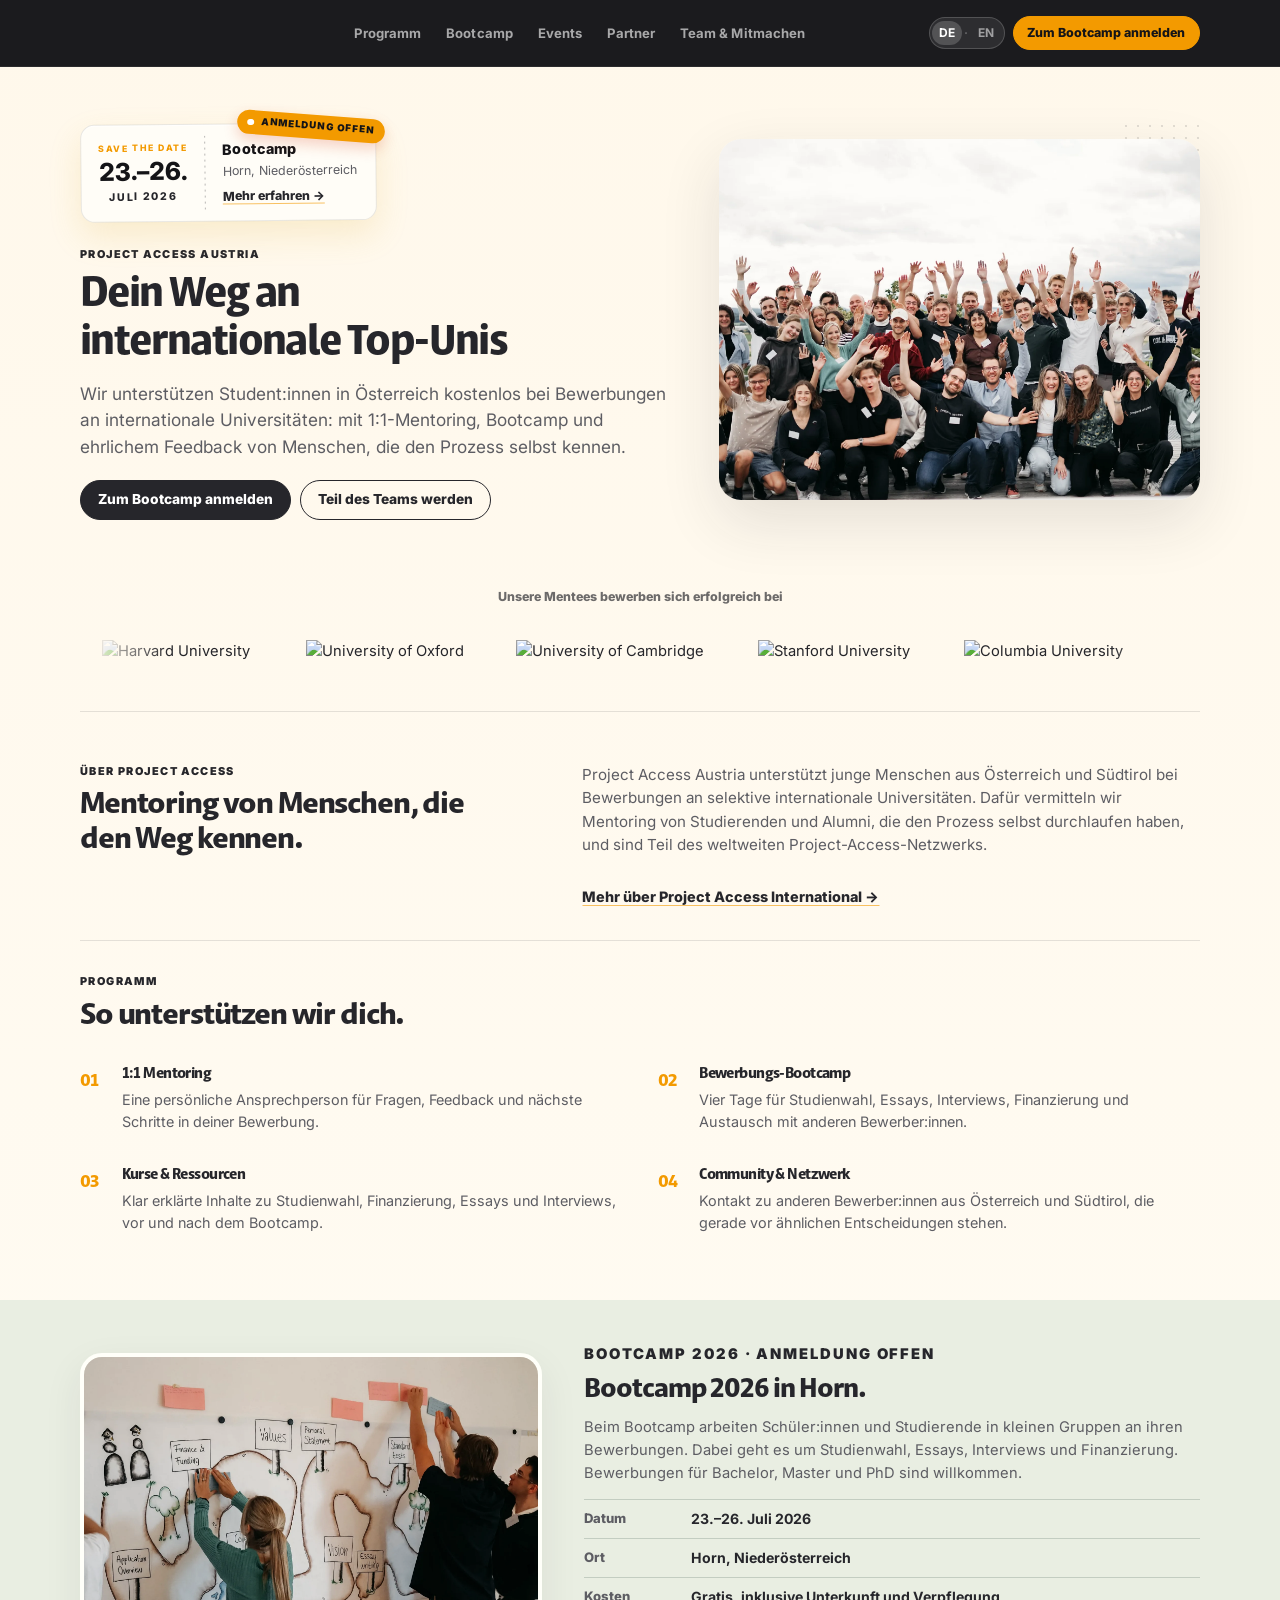
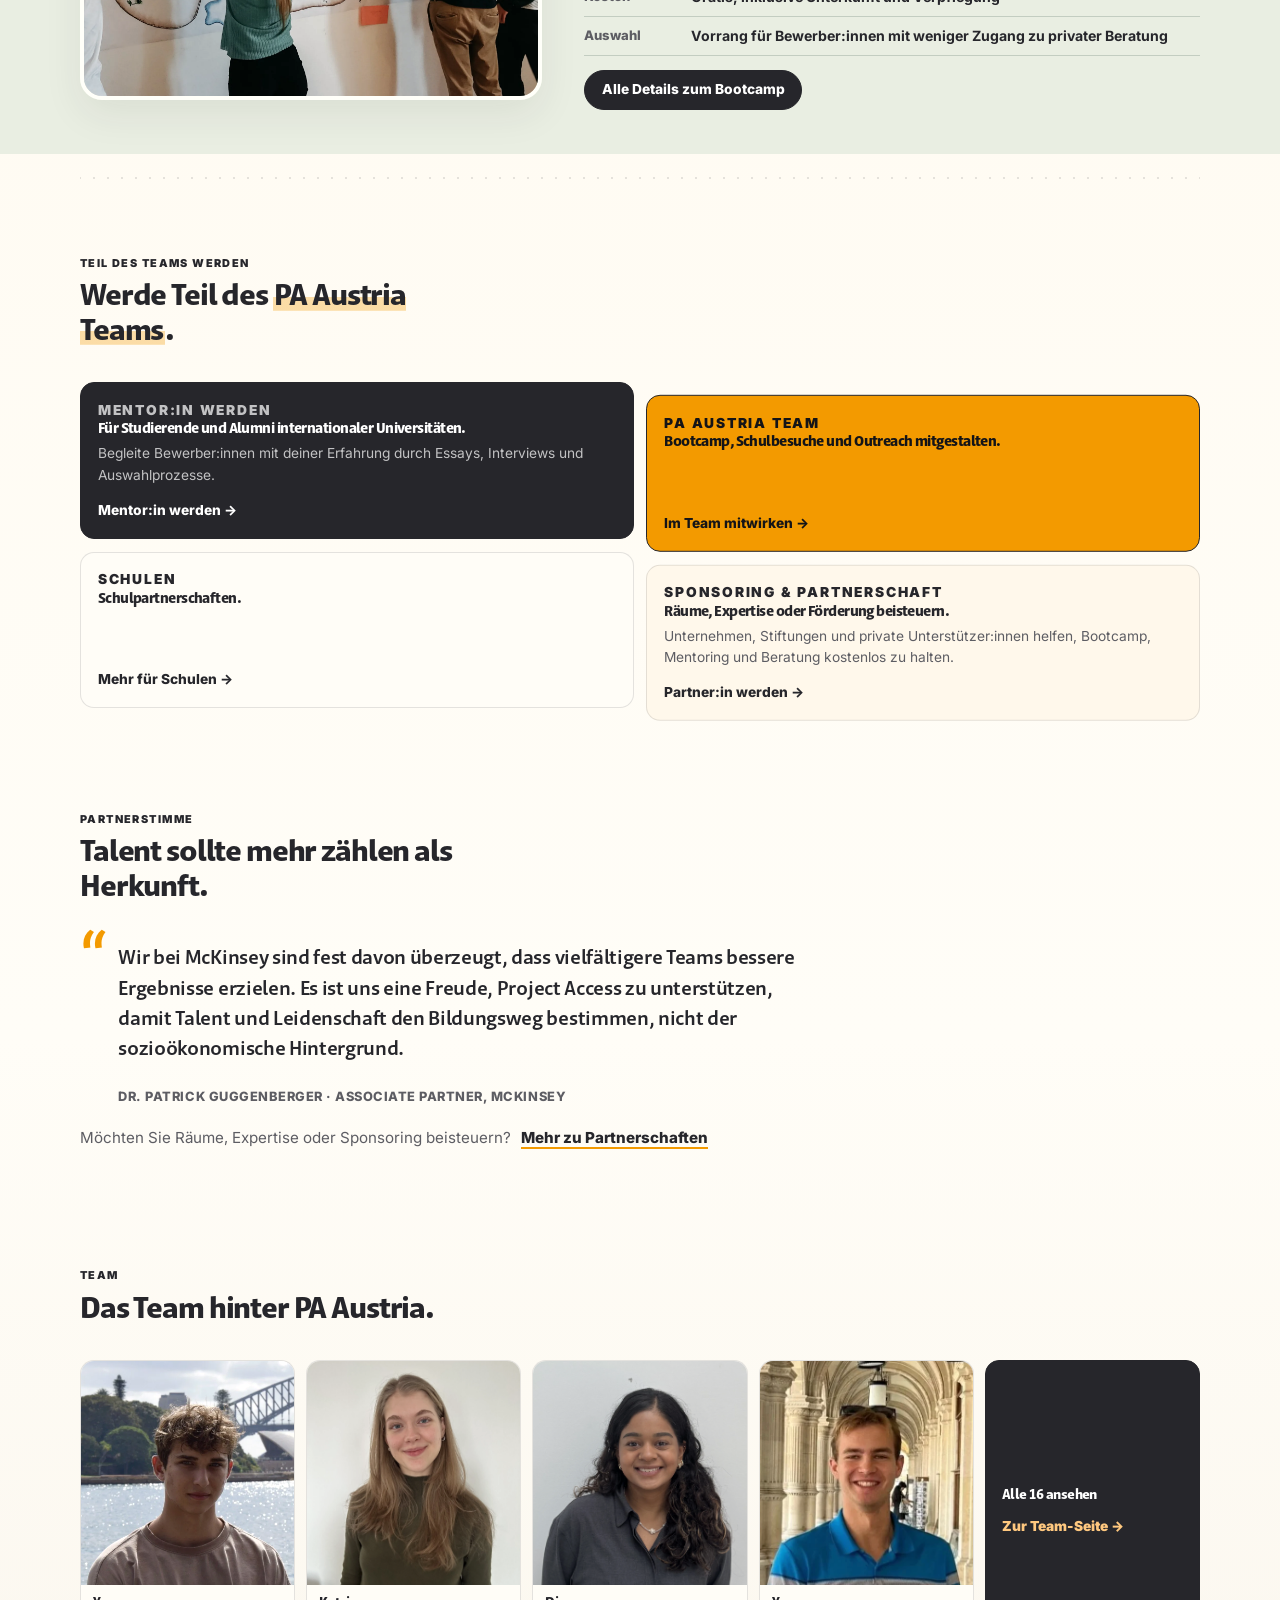
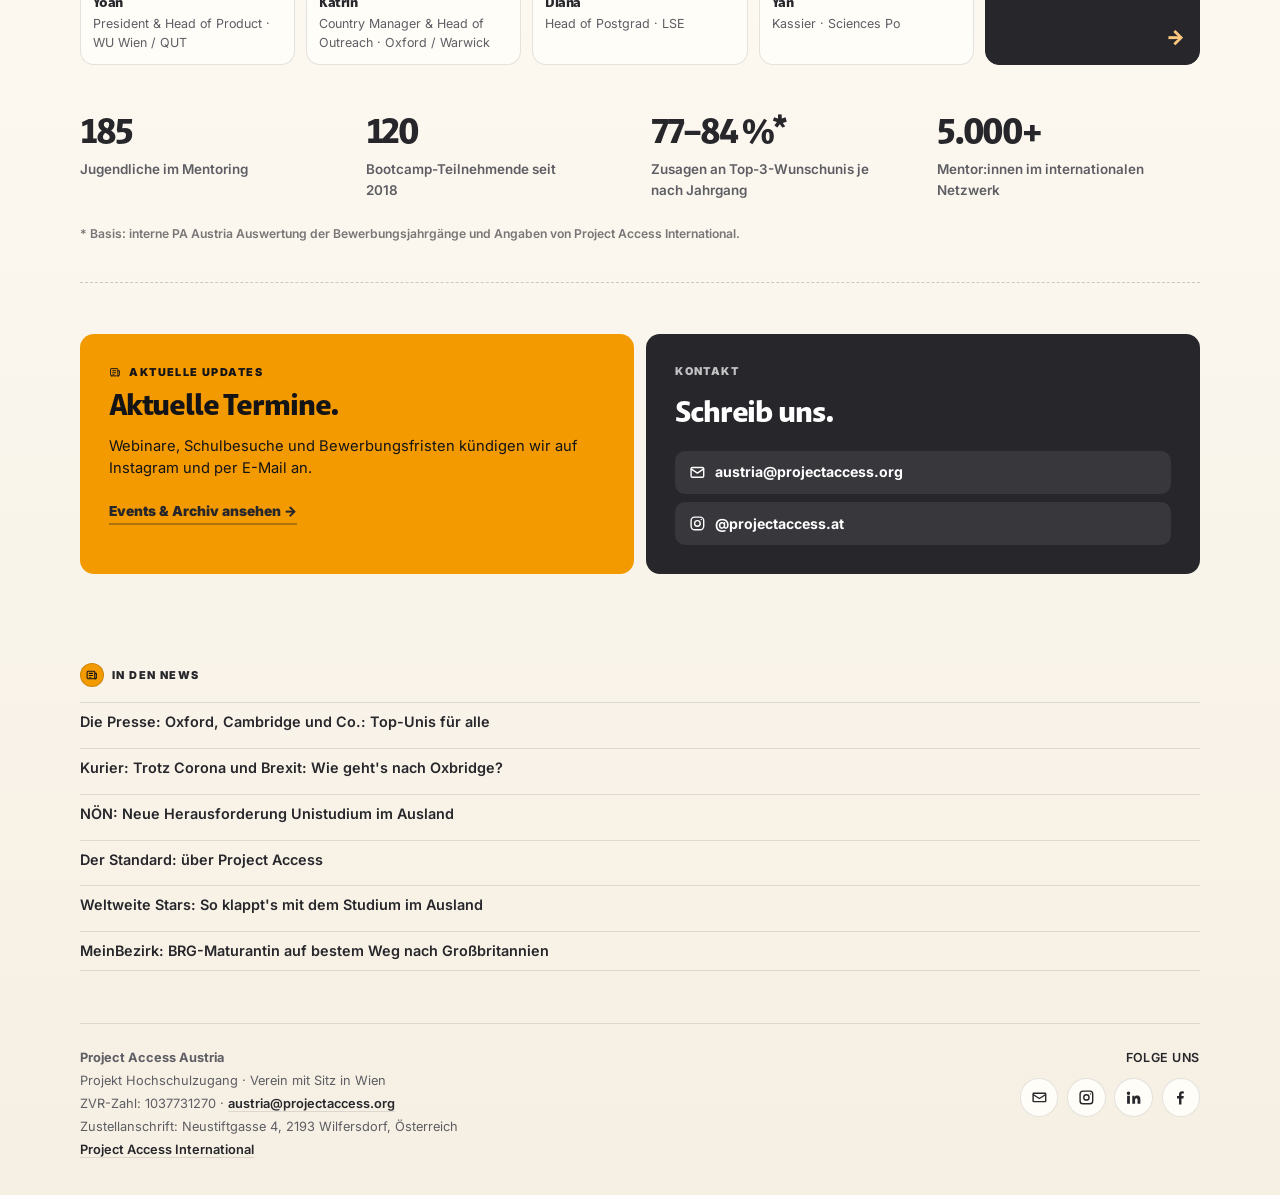
==== commit 2b3f17b3: "added team feedback #2" ====
--- a/index.html
+++ b/index.html
@@ -290,24 +290,6 @@
               <img src="https://projectaccess.org/wp-content/uploads/2025/08/Group-18-1.svg" alt="University of Cambridge" loading="lazy" />
             </span>
             <span class="university-logo">
-              <img src="assets/uni-logos/mit.svg" alt="Massachusetts Institute of Technology" loading="lazy" />
-            </span>
-            <span class="university-logo">
-              <img src="assets/uni-logos/princeton.svg" alt="Princeton University" loading="lazy" />
-            </span>
-            <span class="university-logo">
-              <img src="assets/uni-logos/yale.svg" alt="Yale University" loading="lazy" />
-            </span>
-            <span class="university-logo">
-              <img src="assets/uni-logos/hec.svg" alt="HEC Paris" loading="lazy" />
-            </span>
-            <span class="university-logo">
-              <img src="assets/uni-logos/lse.webp" alt="London School of Economics" loading="lazy" />
-            </span>
-            <span class="university-logo">
-              <img src="assets/uni-logos/ucl.webp" alt="University College London" loading="lazy" />
-            </span>
-            <span class="university-logo">
               <img src="https://projectaccess.org/wp-content/uploads/2025/08/Stanford_wordmark_2012-1-2.svg" alt="Stanford University" loading="lazy" />
             </span>
             <span class="university-logo">
@@ -330,24 +312,6 @@
             </span>
             <span class="university-logo" aria-hidden="true">
               <img src="https://projectaccess.org/wp-content/uploads/2025/08/Group-18-1.svg" alt="" loading="lazy" />
-            </span>
-            <span class="university-logo" aria-hidden="true">
-              <img src="assets/uni-logos/mit.svg" alt="" loading="lazy" />
-            </span>
-            <span class="university-logo" aria-hidden="true">
-              <img src="assets/uni-logos/princeton.svg" alt="" loading="lazy" />
-            </span>
-            <span class="university-logo" aria-hidden="true">
-              <img src="assets/uni-logos/yale.svg" alt="" loading="lazy" />
-            </span>
-            <span class="university-logo" aria-hidden="true">
-              <img src="assets/uni-logos/hec.svg" alt="" loading="lazy" />
-            </span>
-            <span class="university-logo" aria-hidden="true">
-              <img src="assets/uni-logos/lse.webp" alt="" loading="lazy" />
-            </span>
-            <span class="university-logo" aria-hidden="true">
-              <img src="assets/uni-logos/ucl.webp" alt="" loading="lazy" />
             </span>
             <span class="university-logo" aria-hidden="true">
               <img src="https://projectaccess.org/wp-content/uploads/2025/08/Stanford_wordmark_2012-1-2.svg" alt="" loading="lazy" />
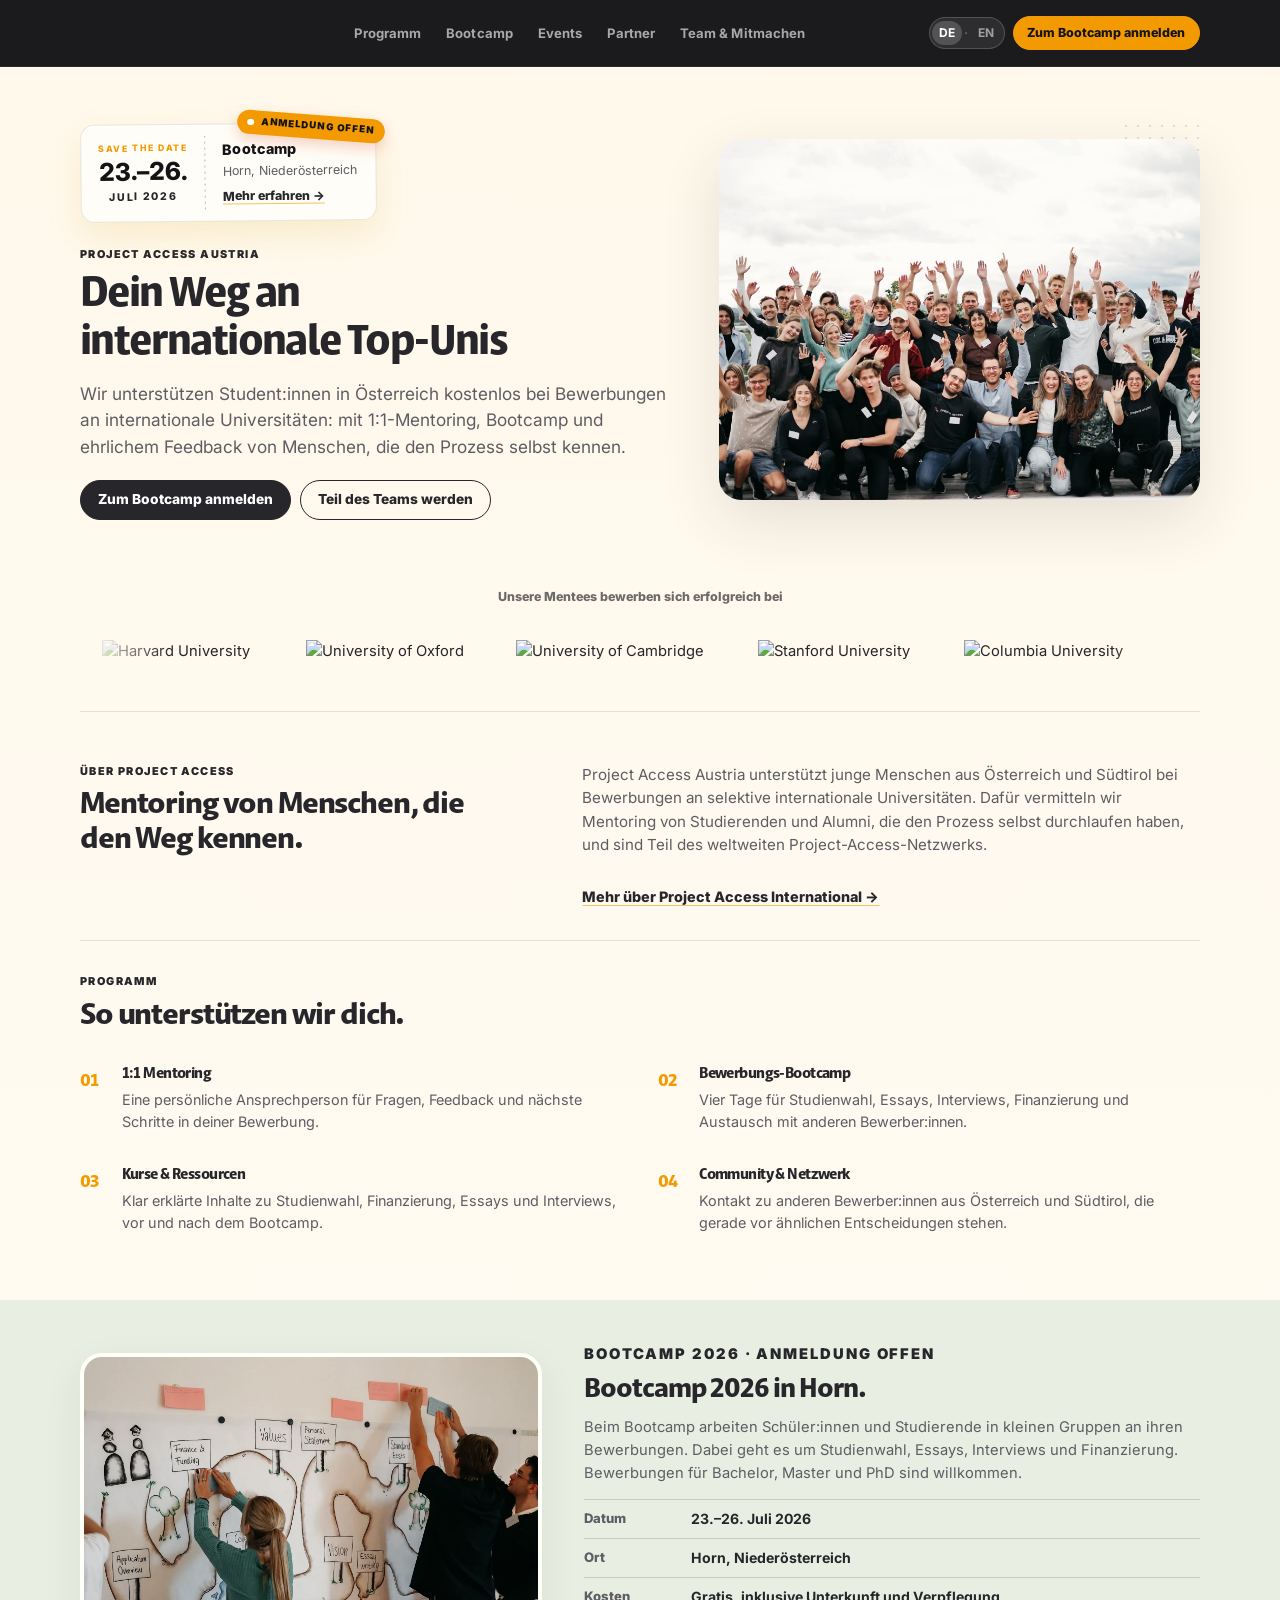
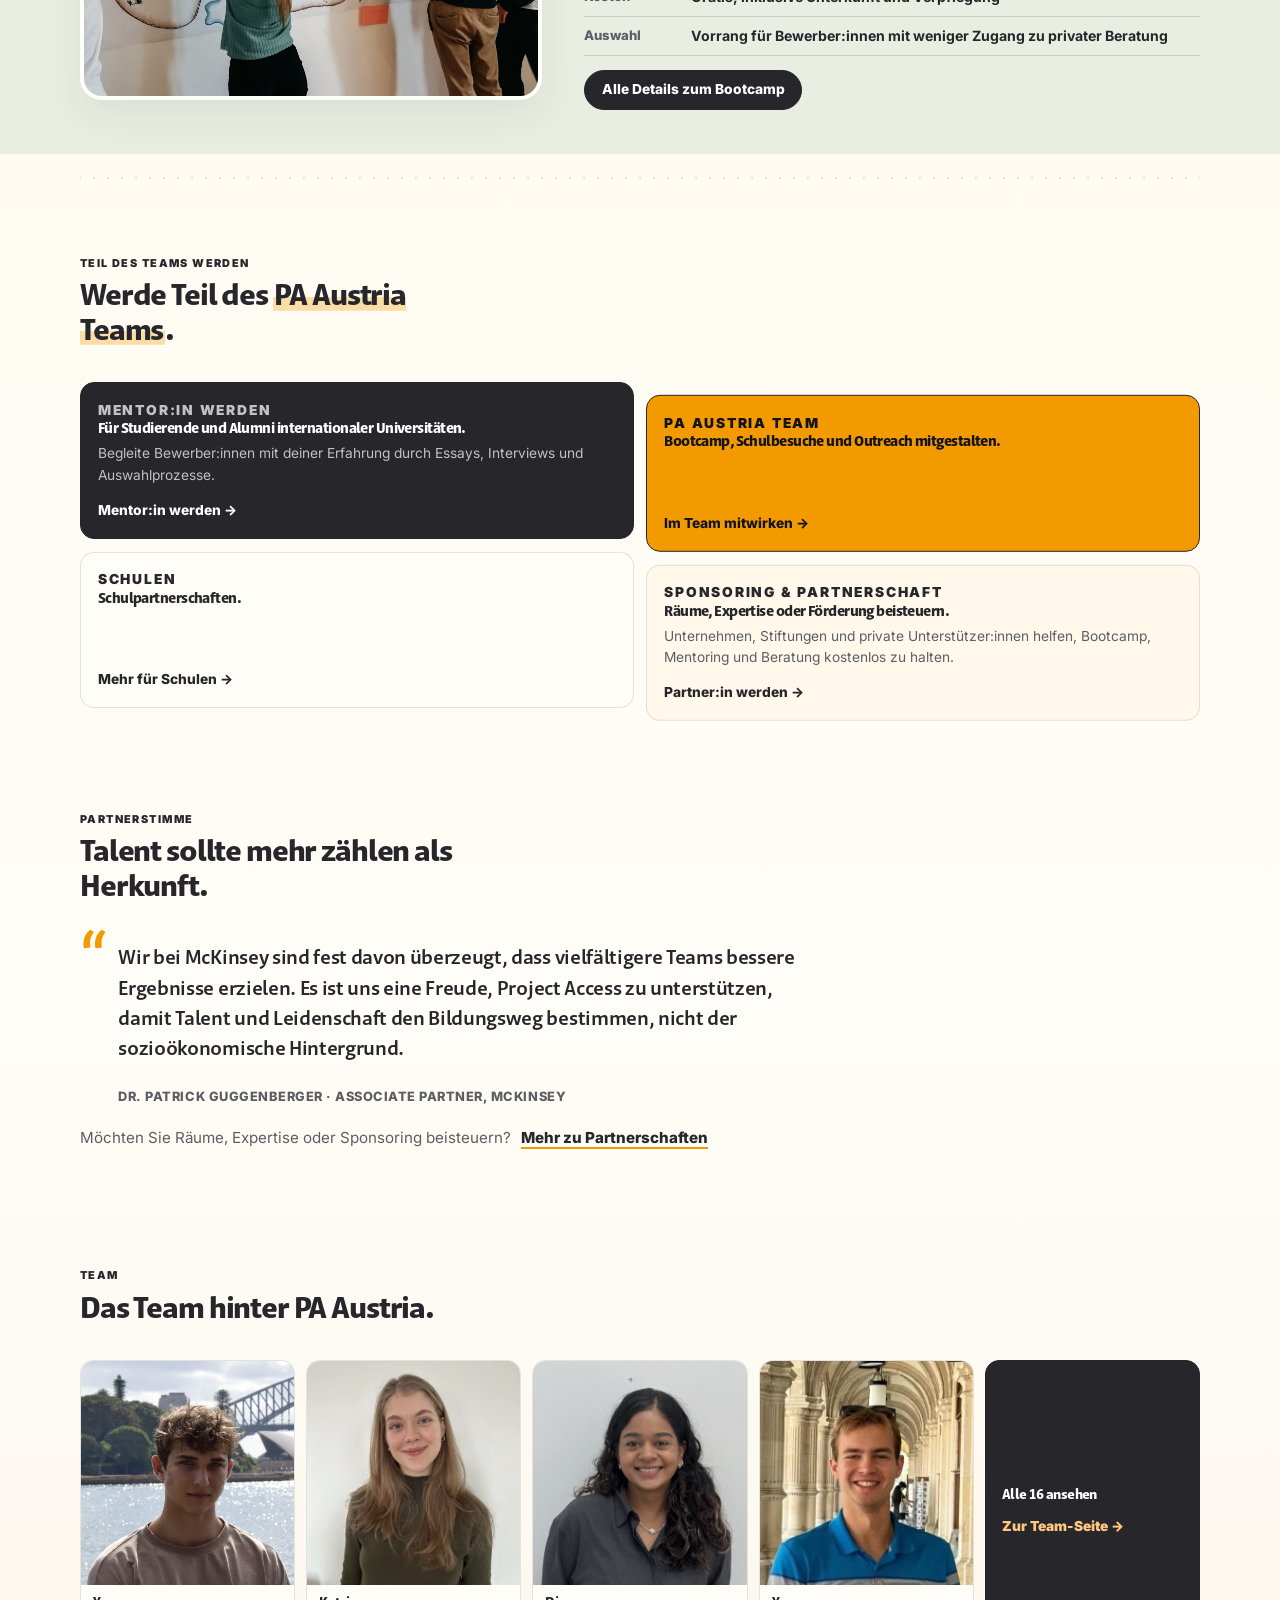
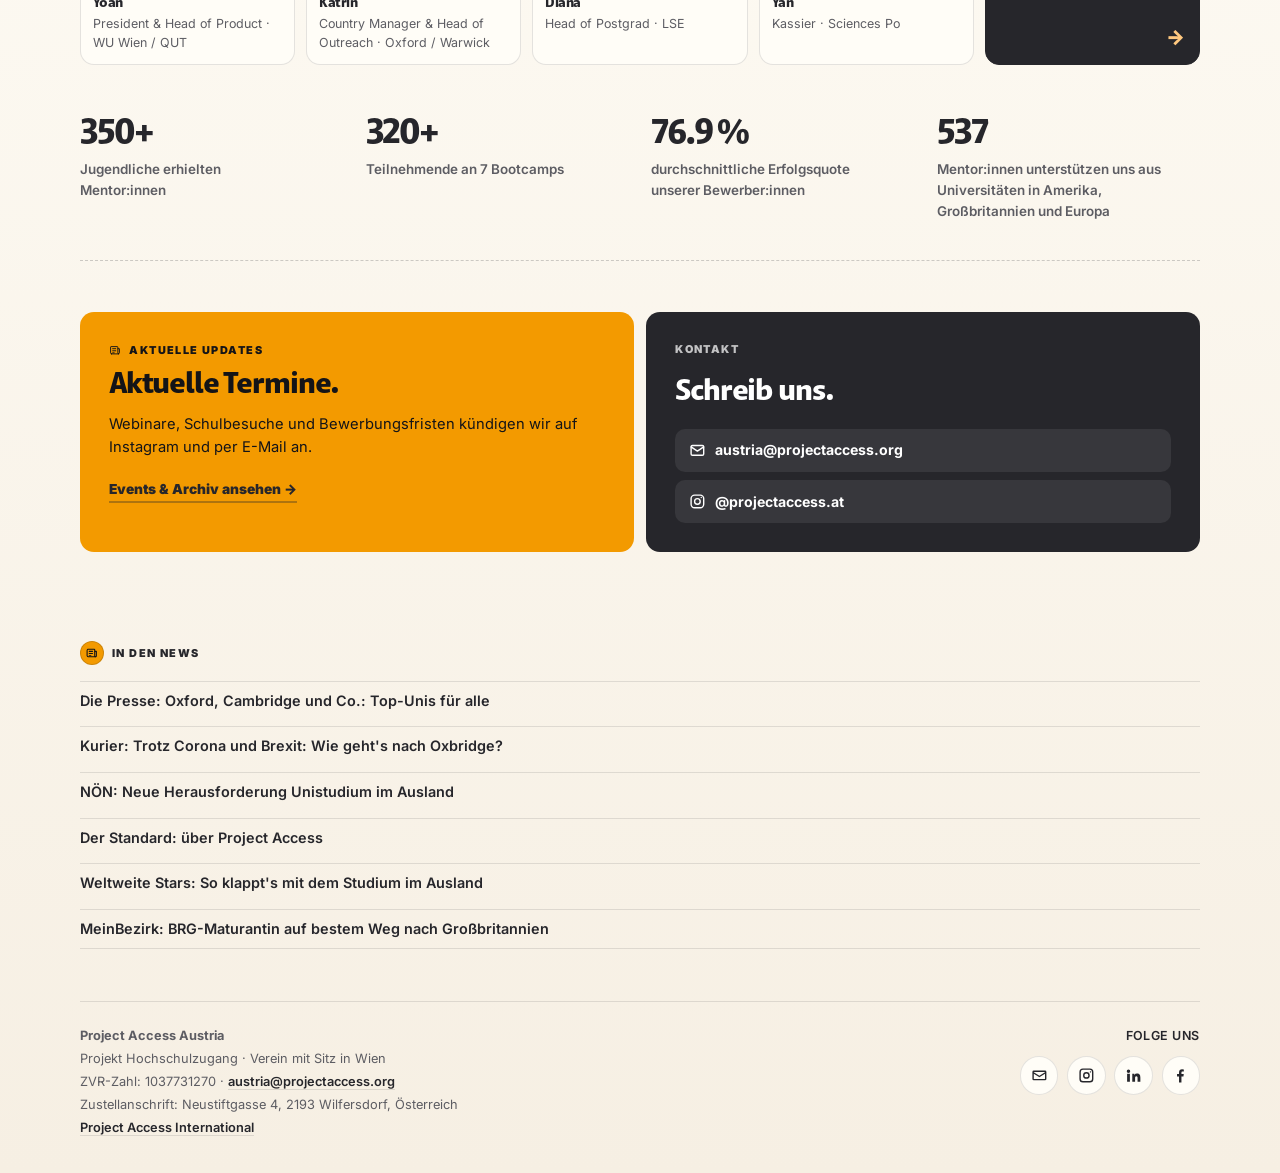
==== commit 9cb22806: "redesigned partners" ====
--- a/index.html
+++ b/index.html
@@ -489,22 +489,21 @@
 
       <section class="stats section-shell" aria-label="Project Access Austria in Zahlen">
         <article>
-          <strong>185</strong>
-          <span>Jugendliche im Mentoring</span>
+          <strong>350+</strong>
+          <span>Jugendliche erhielten Mentor:innen</span>
         </article>
         <article>
-          <strong>120</strong>
-          <span>Bootcamp-Teilnehmende seit 2018</span>
+          <strong>320+</strong>
+          <span>Teilnehmende an 7 Bootcamps</span>
         </article>
         <article>
-          <strong>77–84 %*</strong>
-          <span>Zusagen an Top-3-Wunschunis je nach Jahrgang</span>
+          <strong>76.9 %</strong>
+          <span>durchschnittliche Erfolgsquote unserer Bewerber:innen</span>
         </article>
         <article>
-          <strong>5.000+</strong>
-          <span>Mentor:innen im internationalen Netzwerk</span>
+          <strong>537</strong>
+          <span>Mentor:innen unterstützen uns aus Universitäten in Amerika, Großbritannien und Europa</span>
         </article>
-        <p class="stats-note">* Basis: interne PA Austria Auswertung der Bewerbungsjahrgänge und Angaben von Project Access International.</p>
       </section>
 
       <section class="news-contact section-shell" id="kontakt">
--- a/styles.css
+++ b/styles.css
@@ -843,6 +843,12 @@
   margin-bottom: 1.4rem;
 }
 
+.section-heading > p:not(.eyebrow) {
+  max-width: 44rem;
+  margin: 0.2rem 0 0;
+  font-size: 0.94rem;
+}
+
 /* PROGRAMM — numbered list */
 .program-list {
   display: grid;
@@ -1082,55 +1088,68 @@
   }
 }
 
-.partner-examples {
-  display: grid;
-  grid-template-columns: minmax(0, 0.75fr) minmax(0, 1.25fr);
-  gap: clamp(1rem, 3vw, 2.2rem);
-  align-items: center;
-  padding-top: clamp(0.2rem, 1vw, 0.6rem);
-}
-
-.partner-mark-list {
-  display: grid;
-  grid-template-columns: repeat(2, minmax(0, 1fr));
+/* PARTNER LOGOS — full-width strip with intro copy above the row. */
+.partner-logos-section {
+  display: grid;
+  gap: clamp(0.9rem, 2.2vw, 1.4rem);
+}
+
+.partner-logos-heading {
+  display: grid;
+  gap: 0.35rem;
+  max-width: 44rem;
+}
+
+.partner-logos-heading h2 {
+  margin: 0;
+}
+
+.partner-logos-heading p {
+  margin: 0.2rem 0 0;
+  color: var(--muted);
+  font-size: 0.92rem;
+}
+
+.partner-logo-strip {
+  display: grid;
+  grid-template-columns: repeat(5, minmax(0, 1fr));
   gap: 0.7rem;
-}
-
-.partner-mark-list span {
-  display: grid;
-  min-height: 4rem;
+  margin: 0;
+  padding: 0;
+  list-style: none;
+}
+
+.partner-logo-item {
+  display: grid;
+  min-height: 5.4rem;
   place-items: center;
-  padding: 0.9rem 1rem;
-  color: var(--ink);
+  padding: 0.55rem 0.7rem;
   background: var(--paper);
-  border: 1px solid var(--line-strong);
+  border: 1px solid var(--line);
   border-radius: var(--radius-md);
+  transition: border-color 160ms ease, transform 160ms ease, box-shadow 160ms ease;
+}
+
+.partner-logo-item:hover {
+  border-color: var(--line-strong);
+  transform: translateY(-1px);
+  box-shadow: var(--shadow);
+}
+
+.partner-logo-item img {
+  width: auto;
+  max-width: 100%;
+  max-height: 3.65rem;
+  object-fit: contain;
+  filter: none;
+}
+
+.partner-logo-text {
   font-family: "Jali Latin", Inter, ui-sans-serif, system-ui, sans-serif;
   font-size: clamp(1rem, 2vw, 1.25rem);
   font-weight: 700;
   letter-spacing: 0;
   text-align: center;
-}
-
-/* Schools snapshot inside partners — soft list */
-.schools-offers {
-  display: grid;
-  gap: 0.55rem;
-  margin: 0;
-  padding: 0;
-  list-style: none;
-}
-
-.schools-offers li {
-  padding: 0.7rem 0 0.7rem 1rem;
-  border-left: 3px solid var(--yellow);
-  color: var(--muted);
-  font-size: 0.92rem;
-}
-
-.schools-offers strong {
-  color: var(--ink);
-  font-weight: 800;
 }
 
 /* PARTNERS / QUOTE — with decorative glyph */
@@ -1444,11 +1463,6 @@
   content: none;
 }
 
-.feature-list-compact {
-  grid-template-columns: 1fr;
-  margin-top: 0.85rem;
-}
-
 .image-band {
   display: grid;
   grid-template-columns: 1.25fr 0.9fr 1.1fr;
@@ -1524,22 +1538,377 @@
   border-radius: var(--radius-lg);
 }
 
-.school-partnership-section {
-  grid-template-columns: minmax(0, 1.1fr) minmax(16rem, 0.7fr);
-  padding: clamp(1.4rem, 3vw, 2.2rem);
+.image-text-card img {
+  aspect-ratio: 4 / 3;
+}
+
+/* SCHOOLS CHAPTER — chapter break inside partners.html announcing the
+   schools section. Cream background, image right, copy left, two CTAs.
+   Replaces the older .school-partnership-section that re-used hero styling
+   mid-page and looked like a second hero. */
+.schools-chapter {
+  display: grid;
+  grid-template-columns: minmax(0, 1.05fr) minmax(16rem, 0.85fr);
+  gap: clamp(1.4rem, 3.2vw, 2.6rem);
+  align-items: center;
+  padding: clamp(1.6rem, 3.4vw, 2.6rem);
   background: var(--cream);
   border: 1px solid var(--line);
   border-radius: var(--radius-lg);
 }
 
-.school-partnership-section .page-hero-image {
-  align-self: stretch;
-  min-height: 16rem;
+.schools-chapter-copy h2 {
+  max-width: 18ch;
+  font-size: clamp(1.4rem, 2.5vw, 2rem);
+}
+
+.schools-chapter-facts {
+  display: grid;
+  gap: 0.45rem;
+  margin: 1rem 0 0;
+  padding: 0;
+  list-style: none;
+}
+
+.schools-chapter-facts li {
+  display: flex;
+  gap: 0.55rem;
+  color: var(--ink);
+  font-size: 0.9rem;
+  font-weight: 600;
+  line-height: 1.4;
+}
+
+.schools-chapter-facts li::before {
+  content: "";
+  flex-shrink: 0;
+  width: 0.45rem;
+  height: 0.45rem;
+  margin-top: 0.45rem;
+  background: var(--yellow);
+  border-radius: 50%;
+}
+
+.schools-chapter-image {
+  width: 100%;
+  aspect-ratio: 4 / 3;
+  object-fit: cover;
+  filter: saturate(0.96) sepia(0.045) contrast(1.02);
+  border-radius: var(--radius-lg);
   box-shadow: var(--shadow);
 }
 
-.image-text-card img {
+/* PARTNER QUOTE CARD — paper card with refined attribution. The home page
+   keeps the lighter .partners .quote treatment; partners.html uses this
+   prominent variant. */
+.partner-quote-section {
+  display: grid;
+  gap: 0.85rem;
+}
+
+.partner-quote-card {
+  position: relative;
+  display: grid;
+  gap: 1rem;
+  margin: 0;
+  padding: clamp(1.4rem, 3vw, 2.4rem) clamp(1.4rem, 3vw, 2.6rem);
+  background: var(--paper);
+  border: 1px solid var(--line);
+  border-radius: var(--radius-lg);
+  box-shadow: var(--shadow);
+}
+
+.partner-quote-card::before {
+  content: "\201C";
+  position: absolute;
+  top: 0.5rem;
+  left: 1.2rem;
+  font-family: "Jali Latin", Inter, sans-serif;
+  font-size: 4.6rem;
+  line-height: 1;
+  color: var(--yellow);
+  pointer-events: none;
+}
+
+.partner-quote-card blockquote {
+  margin: 0;
+  padding: 0 0 0 2.4rem;
+}
+
+.partner-quote-card blockquote p {
+  margin: 0;
+  color: var(--ink);
+  font-family: "Jali Latin", Inter, sans-serif;
+  font-size: clamp(1.05rem, 1.55vw, 1.3rem);
+  font-weight: 400;
+  line-height: 1.45;
+  letter-spacing: -0.015em;
+}
+
+.partner-quote-card figcaption {
+  display: grid;
+  gap: 0.1rem;
+  padding: 0.8rem 0 0 2.4rem;
+  border-top: 1px solid var(--line);
+}
+
+.partner-quote-card figcaption strong {
+  color: var(--ink-deep);
+  font-size: 0.92rem;
+  font-weight: 800;
+  letter-spacing: -0.005em;
+}
+
+.partner-quote-card figcaption span {
+  color: var(--muted);
+  font-size: 0.74rem;
+  font-weight: 800;
+  letter-spacing: 0.07em;
+  text-transform: uppercase;
+}
+
+/* NEXT EVENT CARD — featured "next event" card on events.html. Image left,
+   copy with status pill, summary, detail list and two CTAs on the right.
+   Distinct from .image-text-card (which keeps a smaller, secondary feel). */
+.next-event-card {
+  display: grid;
+  grid-template-columns: minmax(0, 1fr) minmax(0, 1.05fr);
+  gap: clamp(1.4rem, 3vw, 2.6rem);
+  align-items: center;
+  width: min(calc(100% - 2rem), 1160px);
+  padding: clamp(1.4rem, 3vw, 2.4rem);
+  background: var(--green-soft);
+  border-radius: var(--radius-lg);
+}
+
+.next-event-card > img {
+  width: 100%;
   aspect-ratio: 4 / 3;
+  object-fit: cover;
+  filter: saturate(0.96) sepia(0.045) contrast(1.02);
+  border-radius: var(--radius-lg);
+  box-shadow: var(--shadow);
+}
+
+.next-event-copy h2 {
+  max-width: 18ch;
+  margin-bottom: 0.4rem;
+  font-size: clamp(1.45rem, 2.5vw, 2rem);
+}
+
+.next-event-copy > p {
+  max-width: 36rem;
+  margin-bottom: 0.4rem;
+  font-size: 0.92rem;
+}
+
+.next-event-eyebrow {
+  display: inline-flex;
+  align-items: center;
+  gap: 0.55rem;
+  flex-wrap: wrap;
+  margin-bottom: 0.55rem;
+}
+
+.next-event-status {
+  display: inline-flex;
+  align-items: center;
+  gap: 0.4rem;
+  padding: 0.22rem 0.6rem 0.22rem 0.55rem;
+  background: var(--ink-deep);
+  color: #fff;
+  border-radius: 999px;
+  font-size: 0.6rem;
+  font-weight: 800;
+  letter-spacing: 0.1em;
+  text-transform: uppercase;
+}
+
+.next-event-pulse {
+  flex-shrink: 0;
+  width: 0.4rem;
+  height: 0.4rem;
+  background: var(--yellow);
+  border-radius: 50%;
+  box-shadow: 0 0 0 0 rgba(243, 154, 0, 0.55);
+  animation: next-event-pulse 1.8s ease-out infinite;
+}
+
+@keyframes next-event-pulse {
+  0%   { box-shadow: 0 0 0 0 rgba(243, 154, 0, 0.55); }
+  70%  { box-shadow: 0 0 0 6px rgba(243, 154, 0, 0); }
+  100% { box-shadow: 0 0 0 0 rgba(243, 154, 0, 0); }
+}
+
+@media (prefers-reduced-motion: reduce) {
+  .next-event-pulse { animation: none; }
+}
+
+/* STAY UPDATED — compact section pairing copy with a short list of contact
+   channel cards. Replaces the older yellow CTA panel that just said
+   "follow us". */
+.stay-updated {
+  display: grid;
+  grid-template-columns: minmax(0, 1fr) minmax(0, 0.95fr);
+  gap: clamp(1.2rem, 3vw, 2.4rem);
+  align-items: center;
+}
+
+.stay-updated-copy h2 {
+  max-width: 22ch;
+  margin-bottom: 0.5rem;
+}
+
+.stay-updated-copy > p {
+  margin: 0;
+  max-width: 32rem;
+  font-size: 0.92rem;
+}
+
+.stay-updated-channels {
+  display: grid;
+  gap: 0.55rem;
+  margin: 0;
+  padding: 0;
+  list-style: none;
+}
+
+.stay-updated-channels a {
+  display: grid;
+  grid-template-columns: auto 1fr;
+  gap: 0.85rem;
+  align-items: center;
+  padding: 0.85rem 1.05rem;
+  color: var(--ink);
+  background: var(--paper);
+  border: 1px solid var(--line);
+  border-radius: var(--radius-md);
+  transition: border-color 160ms ease, transform 160ms ease, box-shadow 160ms ease, background 160ms ease, color 160ms ease;
+}
+
+.stay-updated-channels a:hover {
+  color: var(--cream);
+  background: var(--ink);
+  border-color: var(--ink);
+  transform: translateY(-1px);
+  box-shadow: var(--shadow);
+}
+
+.stay-updated-icon {
+  display: inline-grid;
+  place-items: center;
+  width: 2.1rem;
+  height: 2.1rem;
+  background: var(--yellow);
+  color: var(--ink-deep);
+  border-radius: 999px;
+  flex-shrink: 0;
+  transition: background 160ms ease, color 160ms ease;
+}
+
+.stay-updated-icon svg {
+  width: 1.05rem;
+  height: 1.05rem;
+}
+
+.stay-updated-channels a:hover .stay-updated-icon {
+  background: var(--cream);
+  color: var(--ink-deep);
+}
+
+.stay-updated-text {
+  display: grid;
+  gap: 0.05rem;
+  min-width: 0;
+}
+
+.stay-updated-sub {
+  color: var(--muted);
+  font-size: 0.7rem;
+  font-weight: 800;
+  letter-spacing: 0.13em;
+  text-transform: uppercase;
+  transition: color 160ms ease;
+}
+
+.stay-updated-channels a:hover .stay-updated-sub {
+  color: rgba(255, 253, 247, 0.72);
+}
+
+.stay-updated-label {
+  color: inherit;
+  font-size: 0.94rem;
+  font-weight: 700;
+  letter-spacing: -0.005em;
+  overflow-wrap: anywhere;
+}
+
+/* RICH ARCHIVE — variant of .archive-grid with cover image, tag pill and
+   date for past events on events.html. Selectors are chained against
+   .archive-grid so they beat the base .archive-grid article rules later in
+   the file regardless of source order. */
+.archive-grid.archive-grid-rich {
+  grid-template-columns: repeat(2, minmax(0, 1fr));
+  gap: 0.95rem;
+}
+
+.archive-grid.archive-grid-rich article {
+  overflow: hidden;
+  display: grid;
+  grid-template-rows: auto auto auto 1fr;
+  gap: 0.4rem;
+  padding: 0;
+  background: var(--paper);
+  border: 1px solid var(--line);
+  border-radius: var(--radius-lg);
+  box-shadow: var(--shadow);
+}
+
+.archive-grid.archive-grid-rich article > img {
+  width: 100%;
+  aspect-ratio: 16 / 9;
+  object-fit: cover;
+  filter: saturate(0.96) sepia(0.045) contrast(1.02);
+}
+
+.archive-meta {
+  display: inline-flex;
+  align-items: center;
+  gap: 0.6rem;
+  flex-wrap: wrap;
+  padding: 1.05rem 1.05rem 0;
+}
+
+.archive-tag {
+  display: inline-flex;
+  padding: 0.2rem 0.6rem;
+  background: var(--yellow);
+  color: var(--ink-deep);
+  border-radius: 999px;
+  font-size: 0.66rem;
+  font-weight: 800;
+  letter-spacing: 0.1em;
+  text-transform: uppercase;
+}
+
+.archive-date {
+  color: var(--muted);
+  font-size: 0.74rem;
+  font-weight: 700;
+  letter-spacing: 0.06em;
+  text-transform: uppercase;
+}
+
+.archive-grid.archive-grid-rich h3 {
+  padding: 0 1.05rem;
+  margin: 0;
+  font-size: 1.05rem;
+}
+
+.archive-grid.archive-grid-rich p {
+  padding: 0 1.05rem 1.1rem;
+  margin: 0;
+  font-size: 0.86rem;
 }
 
 .faq-grid,
@@ -1567,58 +1936,84 @@
   font-size: 0.86rem;
 }
 
-.cta-panel,
-.impact-panel {
+.cta-panel {
   padding: clamp(1.3rem, 3vw, 2rem);
   background: var(--yellow);
   border-radius: var(--radius-lg);
   color: var(--ink-deep);
 }
 
-.cta-panel h2,
-.impact-panel h2 {
+.cta-panel h2 {
   max-width: 24ch;
 }
 
-.cta-panel p,
-.impact-panel p {
+.cta-panel p {
   max-width: 46rem;
   color: var(--ink-deep);
 }
 
-.cta-panel .eyebrow,
-.impact-panel .eyebrow {
+.cta-panel .eyebrow {
   color: var(--ink-deep);
 }
 
-.impact-grid {
+/* IMPACT STATS — paper card with heading above and 4-up stats with dashed
+   divider. Replaces the older yellow .impact-panel block on the partners page
+   so the page no longer carries two heavy yellow blocks back-to-back. */
+.impact-stats {
+  display: grid;
+  gap: 1.1rem;
+  padding: clamp(1.4rem, 3vw, 2.2rem);
+  background: var(--paper);
+  border: 1px solid var(--line);
+  border-radius: var(--radius-lg);
+  box-shadow: var(--shadow);
+}
+
+.impact-stats-heading {
+  display: grid;
+  gap: 0.15rem;
+  max-width: 42rem;
+}
+
+.impact-stats-heading h2 {
+  margin: 0;
+}
+
+.impact-stats-grid {
   display: grid;
   grid-template-columns: repeat(4, minmax(0, 1fr));
-  gap: 0.9rem;
-  margin-top: 1.2rem;
-}
-
-.impact-grid strong {
+  gap: 1.1rem;
+  padding-top: 1rem;
+  border-top: 1px dashed var(--line-strong);
+}
+
+.impact-stats-grid article {
+  display: grid;
+  gap: 0.35rem;
+}
+
+.impact-stats-grid strong {
   display: block;
+  color: var(--ink);
   font-family: "Jali Latin", Inter, sans-serif;
-  font-size: clamp(1.7rem, 3.2vw, 2.4rem);
-  line-height: 1;
+  font-size: clamp(1.7rem, 3.1vw, 2.35rem);
+  line-height: 0.95;
   letter-spacing: -0.055em;
 }
 
-.impact-grid span {
+.impact-stats-grid span {
   display: block;
-  max-width: 13rem;
-  margin-top: 0.3rem;
-  color: var(--ink-deep);
-  font-weight: 700;
-  font-size: 0.85rem;
-}
-
-.impact-note {
-  margin: 1rem 0 0;
-  color: var(--ink-deep);
-  font-size: 0.78rem;
+  max-width: 14rem;
+  color: var(--muted);
+  font-weight: 600;
+  font-size: 0.83rem;
+  line-height: 1.45;
+}
+
+.impact-stats-note {
+  margin: 0;
+  color: rgba(38, 38, 43, 0.55);
+  font-size: 0.74rem;
   font-weight: 600;
 }
 
@@ -2060,8 +2455,16 @@
     grid-template-columns: repeat(3, minmax(0, 1fr));
   }
 
-  .impact-grid {
+  .impact-stats-grid {
+    grid-template-columns: repeat(2, minmax(0, 1fr));
+  }
+
+  .partner-logo-strip {
     grid-template-columns: repeat(3, minmax(0, 1fr));
+  }
+
+  .partner-logo-strip > li:nth-child(n+4) {
+    grid-column: auto;
   }
 }
 
@@ -2075,12 +2478,14 @@
   .page-hero-split,
   .intro,
   .bootcamp,
-  .partner-examples,
   .two-column-section,
   .topics-section,
   .video-section,
   .image-text-card,
-  .news-contact {
+  .news-contact,
+  .next-event-card,
+  .schools-chapter,
+  .stay-updated {
     grid-template-columns: 1fr;
     gap: 1.4rem;
   }
@@ -2151,8 +2556,9 @@
   .feature-list,
   .faq-grid,
   .archive-grid,
-  .partner-mark-list,
-  .impact-grid {
+  .archive-grid-rich,
+  .partner-logo-strip,
+  .impact-stats-grid {
     grid-template-columns: repeat(2, minmax(0, 1fr));
   }
 
@@ -2179,21 +2585,22 @@
     aspect-ratio: 1 / 1;
   }
 
-  .school-partnership-section {
-    gap: 1rem;
-  }
-
-  .school-partnership-section .page-hero-image {
-    min-height: 0;
-    max-height: 18rem;
+  .schools-chapter-image {
     order: -1;
+    max-height: 20rem;
+  }
+
+  .next-event-card > img {
+    order: -1;
+    max-height: 20rem;
   }
 
   .section-shell.image-text-card,
   .section-shell.video-section,
   .section-shell.cta-panel,
-  .section-shell.impact-panel,
-  .section-shell.school-partnership-section {
+  .section-shell.impact-stats,
+  .section-shell.schools-chapter,
+  .section-shell.next-event-card {
     width: 100%;
     max-width: none;
     padding: clamp(1.5rem, 5vw, 2.4rem) max(1rem, calc((100% - var(--max)) / 2));
@@ -2267,7 +2674,8 @@
   .feature-list,
   .faq-grid,
   .archive-grid,
-  .partner-mark-list {
+  .archive-grid-rich,
+  .partner-logo-strip {
     grid-template-columns: 1fr;
   }
 
@@ -2309,11 +2717,11 @@
     grid-template-columns: repeat(2, minmax(0, 1fr));
   }
 
-  .impact-grid {
+  .impact-stats-grid {
     grid-template-columns: repeat(2, minmax(0, 1fr));
   }
 
-  .impact-grid > article:nth-child(3):last-child {
+  .impact-stats-grid > article:nth-child(3):last-child {
     grid-column: span 2;
   }
 
@@ -2337,7 +2745,9 @@
   .image-text-card,
   .video-section,
   .cta-panel,
-  .impact-panel,
+  .impact-stats,
+  .schools-chapter,
+  .next-event-card,
   .event-card,
   .contact-card {
     border-radius: 18px;
@@ -2429,6 +2839,26 @@
   .partners .quote::before {
     font-size: 3rem;
   }
+
+  .partner-quote-card {
+    padding-left: 1.4rem;
+    padding-right: 1.4rem;
+  }
+
+  .partner-quote-card::before {
+    top: 0.4rem;
+    left: 0.85rem;
+    font-size: 3.2rem;
+  }
+
+  .partner-quote-card blockquote,
+  .partner-quote-card figcaption {
+    padding-left: 1.6rem;
+  }
+
+  .stay-updated-channels a {
+    padding: 0.75rem 0.85rem;
+  }
 }
 
 /* --- 380px: ultra-compact safety net --- */
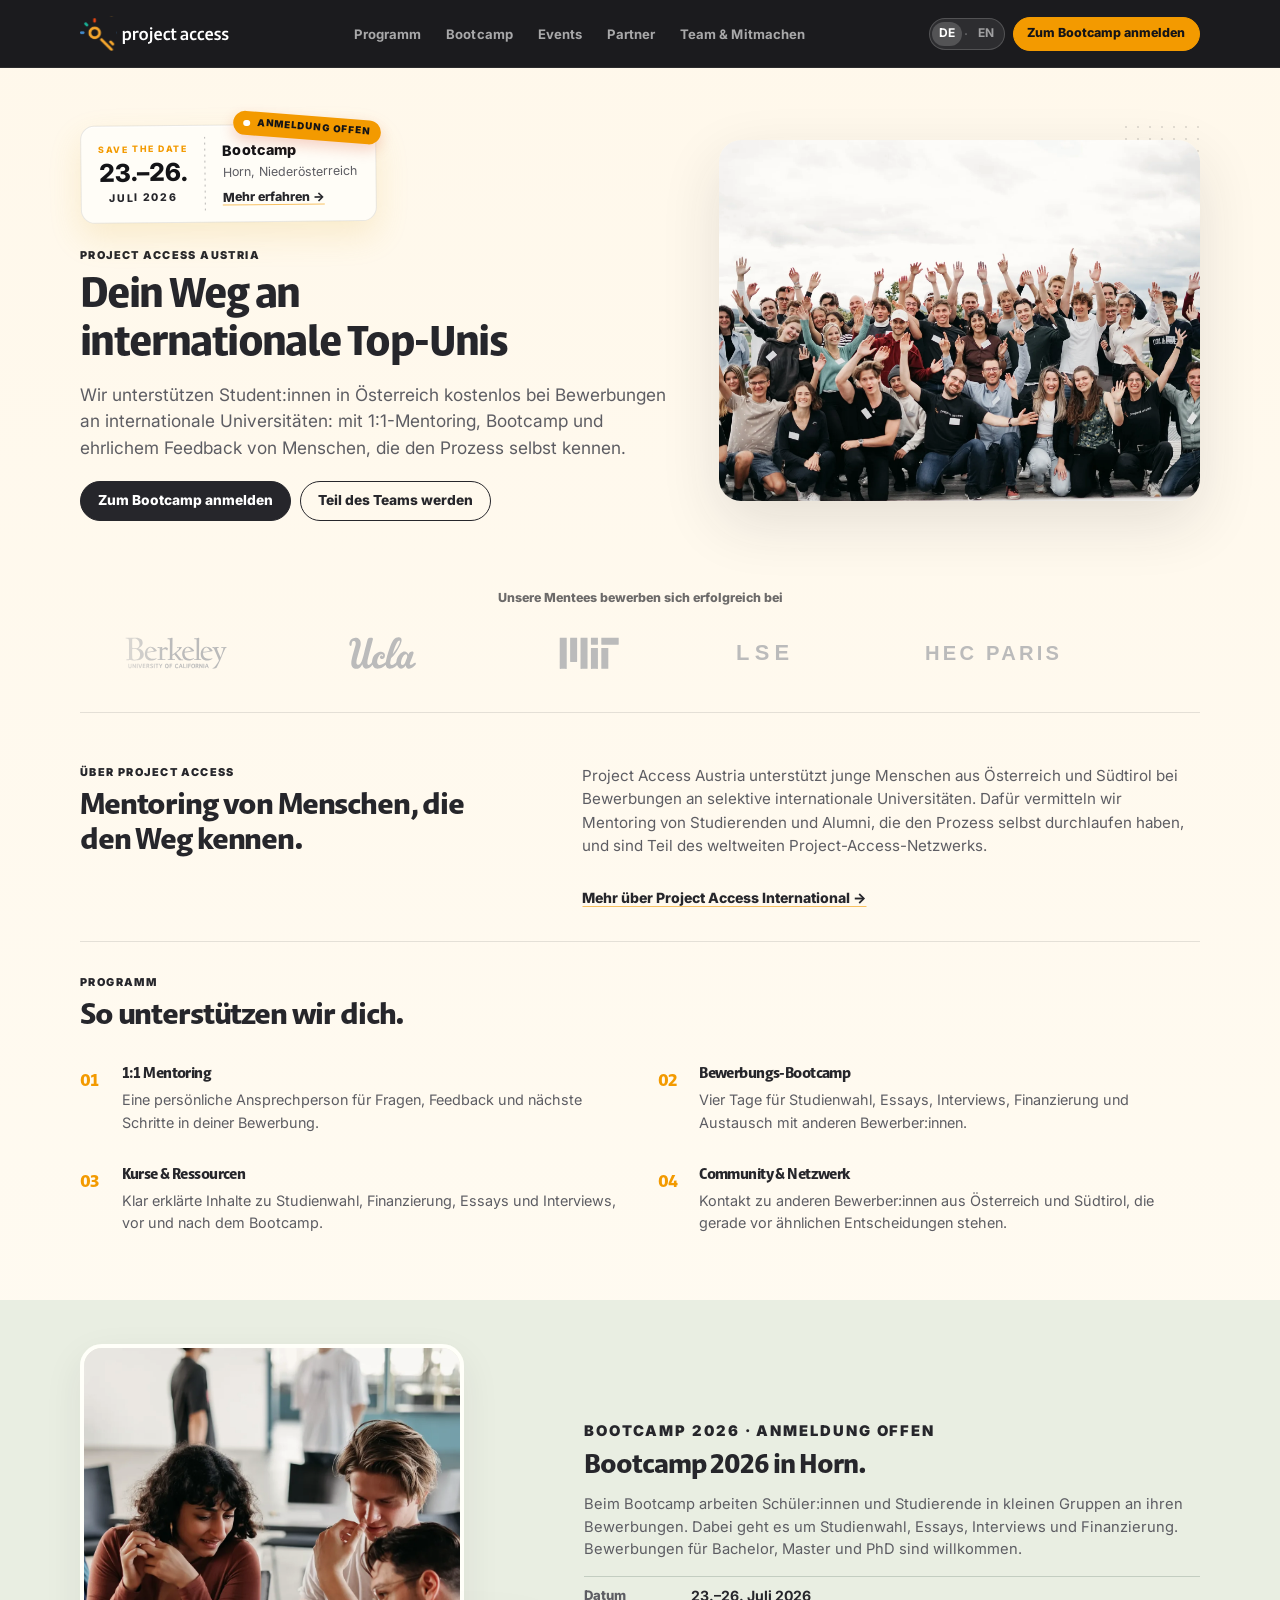
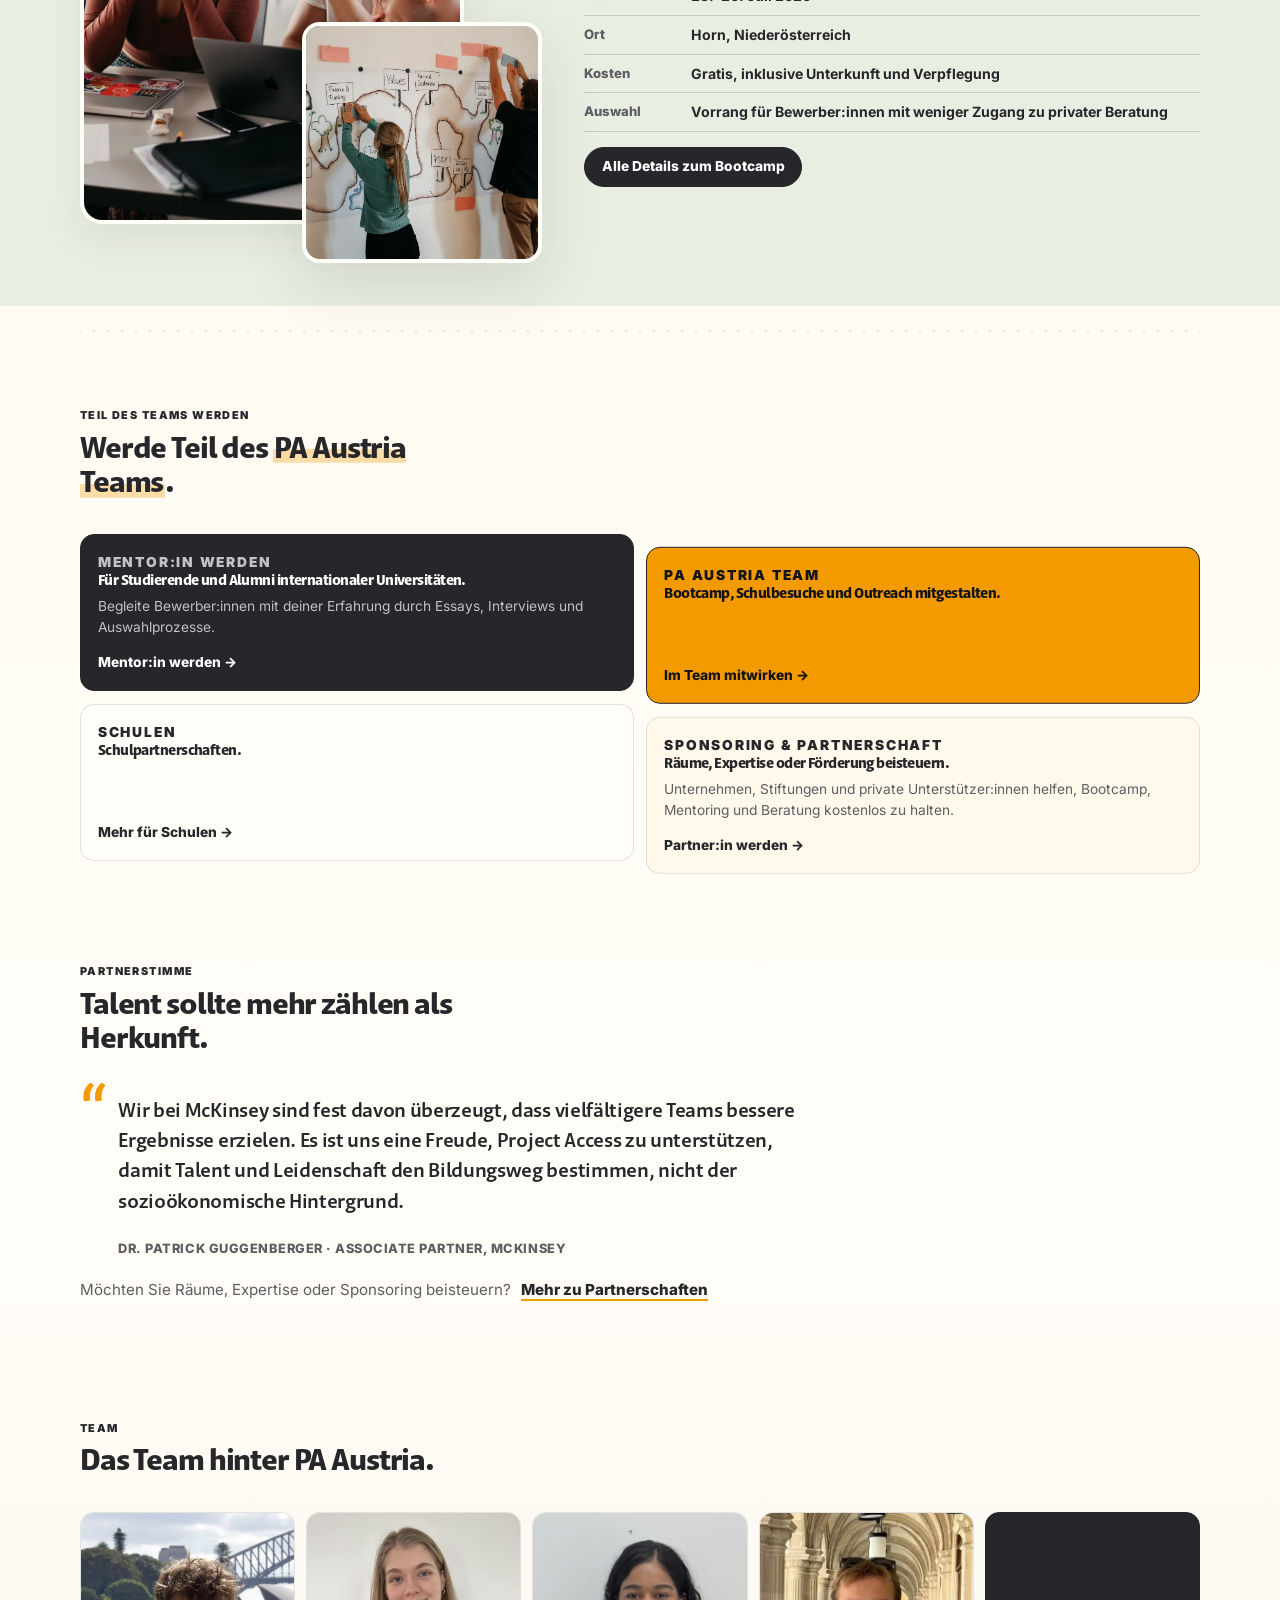
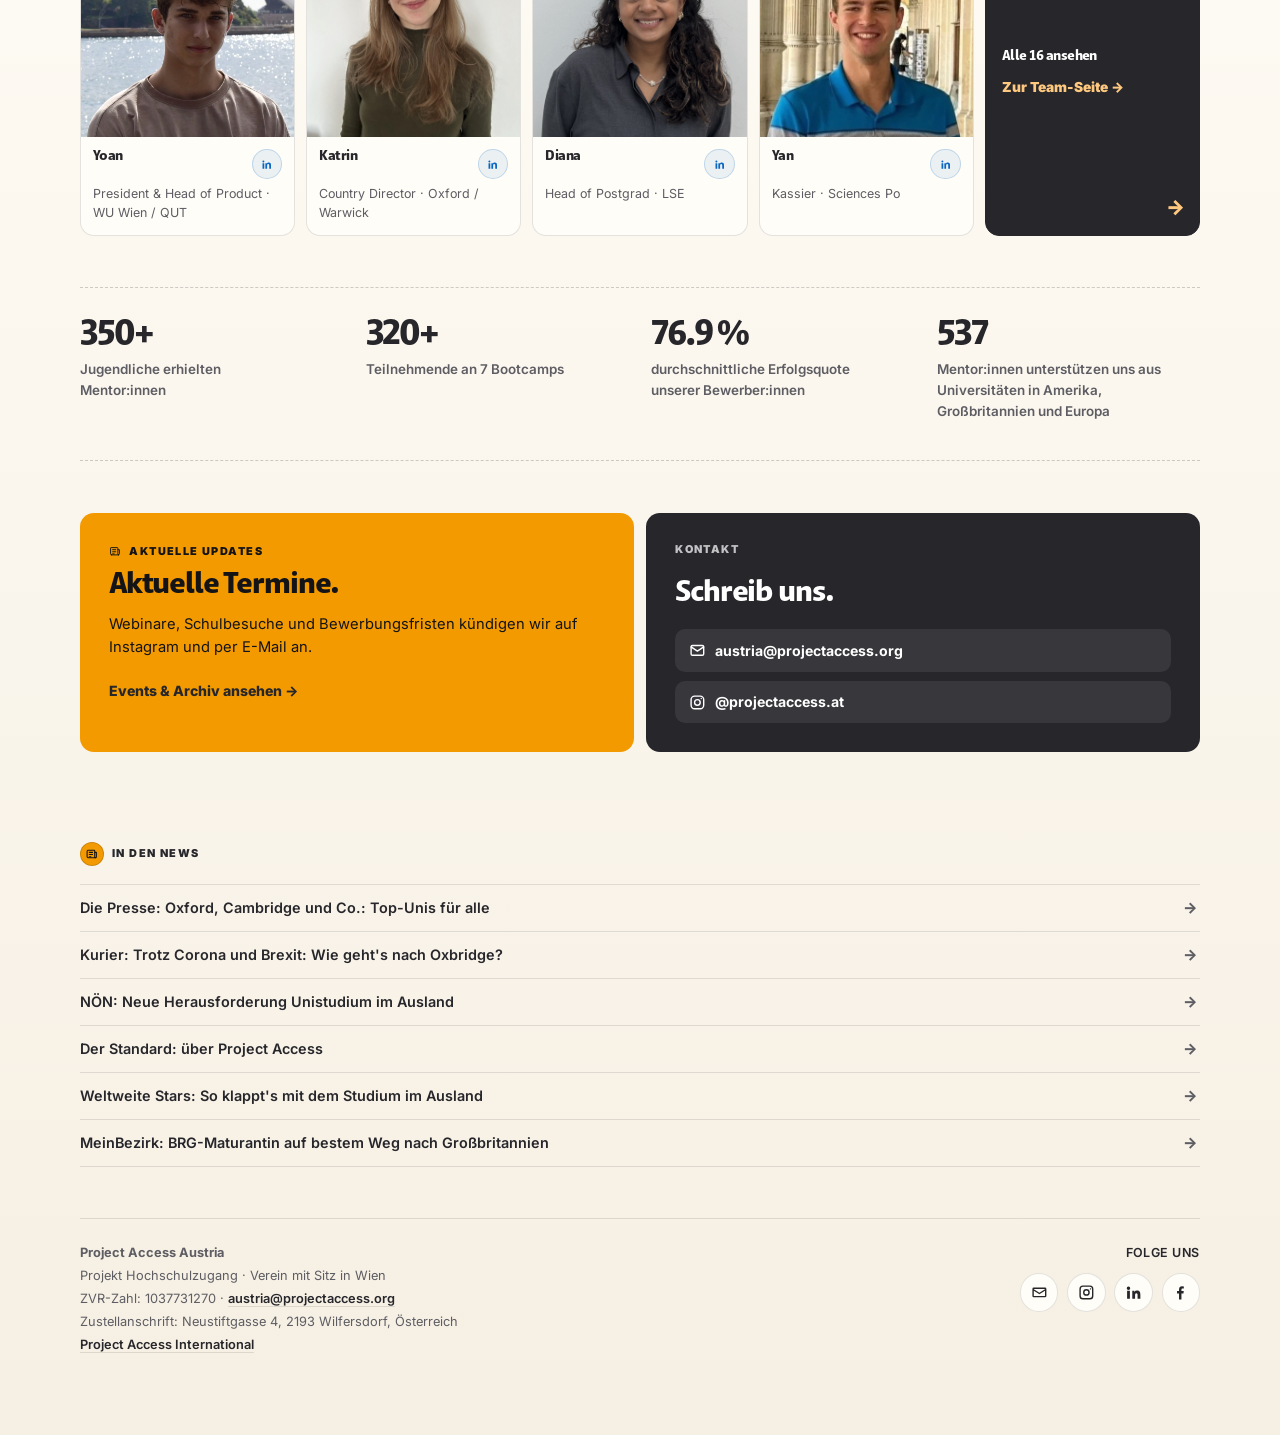
==== commit fc6ee390: "linkedin, flyer draft, katrins updates, favicon" ====
--- a/index.html
+++ b/index.html
@@ -36,9 +36,10 @@
     <meta name="twitter:image" content="https://projectaccess.at/assets/DSC07622.webp" />
     <meta name="twitter:image:alt" content="Teilnehmende und Mentor:innen beim Project Access Austria Bootcamp" />
 
-    <link rel="icon" type="image/png" sizes="32x32" href="assets/pa-favicon-32.png" />
-    <link rel="icon" type="image/png" sizes="192x192" href="assets/pa-favicon-192.png" />
-    <link rel="apple-touch-icon" sizes="180x180" href="assets/pa-favicon-180.png" />
+    <link rel="icon" href="https://projectaccess.at/favicon.ico" sizes="48x48" />
+    <link rel="icon" type="image/png" sizes="192x192" href="https://projectaccess.at/assets/pa-favicon-192.png" />
+    <link rel="icon" type="image/png" sizes="32x32" href="https://projectaccess.at/assets/pa-favicon-32.png" />
+    <link rel="apple-touch-icon" sizes="180x180" href="https://projectaccess.at/assets/pa-favicon-180.png" />
 
     <link rel="preconnect" href="https://fonts.googleapis.com" />
     <link rel="preconnect" href="https://fonts.gstatic.com" crossorigin />
@@ -203,7 +204,7 @@
   <body>
         <header class="site-header">
       <a class="brand" href="index.html#top" aria-label="Project Access Austria Startseite">
-        <img class="brand-logo" src="https://projectaccess.org/wp-content/uploads/2025/05/Frame-5.svg" alt="" aria-hidden="true" />
+        <img class="brand-logo" src="assets/logos/project-access-international.svg" alt="" aria-hidden="true" />
       </a>
       <div class="header-actions">
         <a class="lang-switch" href="en/index.html" aria-label="Sprache">
@@ -281,52 +282,70 @@
         <div class="university-carousel-viewport">
           <div class="university-carousel-track">
             <span class="university-logo">
-              <img src="https://projectaccess.org/wp-content/uploads/2025/08/file-15-1-1.svg" alt="Harvard University" loading="lazy" />
-            </span>
-            <span class="university-logo">
-              <img src="https://projectaccess.org/wp-content/uploads/2025/08/file-14-1-1.svg" alt="University of Oxford" loading="lazy" />
-            </span>
-            <span class="university-logo">
-              <img src="https://projectaccess.org/wp-content/uploads/2025/08/Group-18-1.svg" alt="University of Cambridge" loading="lazy" />
-            </span>
-            <span class="university-logo">
-              <img src="https://projectaccess.org/wp-content/uploads/2025/08/Stanford_wordmark_2012-1-2.svg" alt="Stanford University" loading="lazy" />
-            </span>
-            <span class="university-logo">
-              <img src="https://projectaccess.org/wp-content/uploads/2025/08/file-9-1-1.svg" alt="Columbia University" loading="lazy" />
-            </span>
-            <span class="university-logo">
-              <img src="https://projectaccess.org/wp-content/uploads/2025/08/file-5-1-1.svg" alt="ETH Zurich" loading="lazy" />
-            </span>
-            <span class="university-logo">
-              <img src="https://projectaccess.org/wp-content/uploads/2025/08/file-4-1-1.svg" alt="Sciences Po" loading="lazy" />
-            </span>
-            <span class="university-logo">
-              <img src="https://projectaccess.org/wp-content/uploads/2025/08/file-3-1-1.svg" alt="Bocconi University" loading="lazy" />
-            </span>
-            <span class="university-logo" aria-hidden="true">
-              <img src="https://projectaccess.org/wp-content/uploads/2025/08/file-15-1-1.svg" alt="" loading="lazy" />
-            </span>
-            <span class="university-logo" aria-hidden="true">
-              <img src="https://projectaccess.org/wp-content/uploads/2025/08/file-14-1-1.svg" alt="" loading="lazy" />
-            </span>
-            <span class="university-logo" aria-hidden="true">
-              <img src="https://projectaccess.org/wp-content/uploads/2025/08/Group-18-1.svg" alt="" loading="lazy" />
-            </span>
-            <span class="university-logo" aria-hidden="true">
-              <img src="https://projectaccess.org/wp-content/uploads/2025/08/Stanford_wordmark_2012-1-2.svg" alt="" loading="lazy" />
-            </span>
-            <span class="university-logo" aria-hidden="true">
-              <img src="https://projectaccess.org/wp-content/uploads/2025/08/file-9-1-1.svg" alt="" loading="lazy" />
-            </span>
-            <span class="university-logo" aria-hidden="true">
-              <img src="https://projectaccess.org/wp-content/uploads/2025/08/file-5-1-1.svg" alt="" loading="lazy" />
-            </span>
-            <span class="university-logo" aria-hidden="true">
-              <img src="https://projectaccess.org/wp-content/uploads/2025/08/file-4-1-1.svg" alt="" loading="lazy" />
-            </span>
-            <span class="university-logo" aria-hidden="true">
-              <img src="https://projectaccess.org/wp-content/uploads/2025/08/file-3-1-1.svg" alt="" loading="lazy" />
+              <img src="assets/logos/harvard.svg" alt="Harvard University" loading="lazy" />
+            </span>
+            <span class="university-logo">
+              <img src="assets/logos/oxford.svg" alt="University of Oxford" loading="lazy" />
+            </span>
+            <span class="university-logo">
+              <img src="assets/logos/cambridge.svg" alt="University of Cambridge" loading="lazy" />
+            </span>
+            <span class="university-logo">
+              <img src="assets/logos/lse.svg" alt="London School of Economics and Political Science" loading="lazy" />
+            </span>
+            <span class="university-logo">
+              <img src="assets/logos/hec-paris.svg" alt="HEC Paris" loading="lazy" />
+            </span>
+            <span class="university-logo">
+              <img src="assets/logos/princeton.svg" alt="Princeton University" loading="lazy" />
+            </span>
+            <span class="university-logo">
+              <img src="assets/logos/stanford.svg" alt="Stanford University" loading="lazy" />
+            </span>
+            <span class="university-logo">
+              <img src="assets/logos/columbia.svg" alt="Columbia University" loading="lazy" />
+            </span>
+            <span class="university-logo">
+              <img src="assets/logos/eth-zurich.svg" alt="ETH Zurich" loading="lazy" />
+            </span>
+            <span class="university-logo">
+              <img src="assets/logos/sciences-po.svg" alt="Sciences Po" loading="lazy" />
+            </span>
+            <span class="university-logo">
+              <img src="assets/logos/bocconi.svg" alt="Bocconi University" loading="lazy" />
+            </span>
+            <span class="university-logo" aria-hidden="true">
+              <img src="assets/logos/harvard.svg" alt="" loading="lazy" />
+            </span>
+            <span class="university-logo" aria-hidden="true">
+              <img src="assets/logos/oxford.svg" alt="" loading="lazy" />
+            </span>
+            <span class="university-logo" aria-hidden="true">
+              <img src="assets/logos/cambridge.svg" alt="" loading="lazy" />
+            </span>
+            <span class="university-logo" aria-hidden="true">
+              <img src="assets/logos/lse.svg" alt="" loading="lazy" />
+            </span>
+            <span class="university-logo" aria-hidden="true">
+              <img src="assets/logos/hec-paris.svg" alt="" loading="lazy" />
+            </span>
+            <span class="university-logo" aria-hidden="true">
+              <img src="assets/logos/princeton.svg" alt="" loading="lazy" />
+            </span>
+            <span class="university-logo" aria-hidden="true">
+              <img src="assets/logos/stanford.svg" alt="" loading="lazy" />
+            </span>
+            <span class="university-logo" aria-hidden="true">
+              <img src="assets/logos/columbia.svg" alt="" loading="lazy" />
+            </span>
+            <span class="university-logo" aria-hidden="true">
+              <img src="assets/logos/eth-zurich.svg" alt="" loading="lazy" />
+            </span>
+            <span class="university-logo" aria-hidden="true">
+              <img src="assets/logos/sciences-po.svg" alt="" loading="lazy" />
+            </span>
+            <span class="university-logo" aria-hidden="true">
+              <img src="assets/logos/bocconi.svg" alt="" loading="lazy" />
             </span>
           </div>
         </div>
@@ -370,7 +389,8 @@
 
       <section class="bootcamp section-shell" id="bootcamp">
         <div class="image-collage">
-          <img src="assets/DSC07694.webp" alt="Teilnehmende bei einem PA Austria Workshop" loading="lazy" decoding="async" />
+          <img class="image-large" src="assets/Website_1.webp" alt="Workshop-Situation beim PA Austria Bootcamp" loading="lazy" decoding="async" />
+          <img class="image-small" src="assets/DSC07694.webp" alt="Teilnehmende bei einem PA Austria Workshop" loading="lazy" decoding="async" />
         </div>
         <div class="bootcamp-copy">
           <p class="eyebrow">Bootcamp 2026 · Anmeldung offen</p>
@@ -462,23 +482,67 @@
         <div class="team-grid">
           <article class="team-card">
             <img src="assets/DSC0130.webp" alt="Yoan – President &amp; Head of Product · WU Wien / QUT" loading="lazy" decoding="async" />
-            <h3>Yoan</h3>
-            <p>President &amp; Head of Product · WU Wien / QUT</p>
+            <div class="team-card-body">
+              <div class="team-card-header">
+                <h3>Yoan</h3>
+                <a class="team-card-linkedin" href="https://www.linkedin.com/in/yoantalkov/" aria-label="LinkedIn-Profil von Yoan" target="_blank" rel="noopener noreferrer">
+                  <span class="team-card-linkedin-icon" aria-hidden="true">
+                    <svg viewBox="0 0 24 24">
+                      <path d="M6.94 8.5A1.56 1.56 0 1 1 6.94 5.38a1.56 1.56 0 0 1 0 3.12ZM5.56 18.5h2.76V9.88H5.56V18.5Zm4.5 0h2.76v-4.8c0-1.26.24-2.48 1.8-2.48 1.54 0 1.56 1.44 1.56 2.56v4.72H19v-5.28c0-2.6-.56-4.6-3.6-4.6-1.46 0-2.44.8-2.84 1.56h-.04V9.88h-2.46V18.5Z" />
+                    </svg>
+                  </span>
+                </a>
+              </div>
+              <p>President &amp; Head of Product · WU Wien / QUT</p>
+            </div>
           </article>
           <article class="team-card">
-            <img src="assets/Katrin_Outreach.webp" alt="Katrin – Country Manager &amp; Head of Outreach · Oxford / Warwick" loading="lazy" decoding="async" />
-            <h3>Katrin</h3>
-            <p>Country Manager &amp; Head of Outreach · Oxford / Warwick</p>
+            <img src="assets/Katrin_Outreach.webp" alt="Katrin – Country Director · Oxford / Warwick" loading="lazy" decoding="async" />
+            <div class="team-card-body">
+              <div class="team-card-header">
+                <h3>Katrin</h3>
+                <a class="team-card-linkedin" href="https://www.linkedin.com/in/katrin-hirtenlehner/" aria-label="LinkedIn-Profil von Katrin" target="_blank" rel="noopener noreferrer">
+                  <span class="team-card-linkedin-icon" aria-hidden="true">
+                    <svg viewBox="0 0 24 24">
+                      <path d="M6.94 8.5A1.56 1.56 0 1 1 6.94 5.38a1.56 1.56 0 0 1 0 3.12ZM5.56 18.5h2.76V9.88H5.56V18.5Zm4.5 0h2.76v-4.8c0-1.26.24-2.48 1.8-2.48 1.54 0 1.56 1.44 1.56 2.56v4.72H19v-5.28c0-2.6-.56-4.6-3.6-4.6-1.46 0-2.44.8-2.84 1.56h-.04V9.88h-2.46V18.5Z" />
+                    </svg>
+                  </span>
+                </a>
+              </div>
+              <p>Country Director · Oxford / Warwick</p>
+            </div>
           </article>
           <article class="team-card">
             <img src="assets/Diana.webp" alt="Diana – Head of Postgrad · LSE" loading="lazy" decoding="async" />
-            <h3>Diana</h3>
-            <p>Head of Postgrad · LSE</p>
+            <div class="team-card-body">
+              <div class="team-card-header">
+                <h3>Diana</h3>
+                <a class="team-card-linkedin" href="https://www.linkedin.com/in/diana-manianchira-217269166/" aria-label="LinkedIn-Profil von Diana" target="_blank" rel="noopener noreferrer">
+                  <span class="team-card-linkedin-icon" aria-hidden="true">
+                    <svg viewBox="0 0 24 24">
+                      <path d="M6.94 8.5A1.56 1.56 0 1 1 6.94 5.38a1.56 1.56 0 0 1 0 3.12ZM5.56 18.5h2.76V9.88H5.56V18.5Zm4.5 0h2.76v-4.8c0-1.26.24-2.48 1.8-2.48 1.54 0 1.56 1.44 1.56 2.56v4.72H19v-5.28c0-2.6-.56-4.6-3.6-4.6-1.46 0-2.44.8-2.84 1.56h-.04V9.88h-2.46V18.5Z" />
+                    </svg>
+                  </span>
+                </a>
+              </div>
+              <p>Head of Postgrad · LSE</p>
+            </div>
           </article>
           <article class="team-card">
             <img src="assets/Yan.webp" alt="Yan – Kassier · Sciences Po" loading="lazy" decoding="async" />
-            <h3>Yan</h3>
-            <p>Kassier · Sciences Po</p>
+            <div class="team-card-body">
+              <div class="team-card-header">
+                <h3>Yan</h3>
+                <a class="team-card-linkedin" href="https://www.linkedin.com/in/yan-s-matschi-scpoedu/" aria-label="LinkedIn-Profil von Yan" target="_blank" rel="noopener noreferrer">
+                  <span class="team-card-linkedin-icon" aria-hidden="true">
+                    <svg viewBox="0 0 24 24">
+                      <path d="M6.94 8.5A1.56 1.56 0 1 1 6.94 5.38a1.56 1.56 0 0 1 0 3.12ZM5.56 18.5h2.76V9.88H5.56V18.5Zm4.5 0h2.76v-4.8c0-1.26.24-2.48 1.8-2.48 1.54 0 1.56 1.44 1.56 2.56v4.72H19v-5.28c0-2.6-.56-4.6-3.6-4.6-1.46 0-2.44.8-2.84 1.56h-.04V9.88h-2.46V18.5Z" />
+                    </svg>
+                  </span>
+                </a>
+              </div>
+              <p>Kassier · Sciences Po</p>
+            </div>
           </article>
           <a class="team-card team-cta-card" href="team.html" aria-label="Alle 16 Teammitglieder ansehen">
             <h3>Alle 16 ansehen</h3>
--- a/styles.css
+++ b/styles.css
@@ -44,6 +44,10 @@
 
 html {
   scroll-behavior: smooth;
+  /* Sticky header has variable height (logo + paddings ~= 4-5rem). When
+     someone clicks an in-page anchor, leave room so the targeted heading
+     isn't hidden behind the header. */
+  scroll-padding-top: 5.5rem;
 }
 
 body {
@@ -66,6 +70,18 @@
 a {
   color: inherit;
   text-decoration: none;
+}
+
+/* Visible focus ring for keyboard users on every interactive element. The
+   default browser ring varies by OS and is sometimes invisible against the
+   warm cream background. */
+a:focus-visible,
+button:focus-visible,
+.button:focus-visible,
+.team-card:focus-visible {
+  outline: 2px solid var(--yellow);
+  outline-offset: 3px;
+  border-radius: 6px;
 }
 
 p,
@@ -543,7 +559,7 @@
 .save-the-date-status {
   position: absolute;
   top: -0.55rem;
-  right: -0.6rem;
+  right: -0.4rem;
   display: inline-flex;
   align-items: center;
   gap: 0.4rem;
@@ -591,6 +607,15 @@
     transform: rotate(-1.6deg) perspective(720px) rotateX(1.5deg) rotateY(-2deg);
   }
 
+  /* Pull the angled status sticker inward on the smallest screens so the
+     rotated edge does not get clipped by the body's overflow-x: hidden rule. */
+  .save-the-date-status {
+    top: -0.45rem;
+    right: 0.4rem;
+    padding: 0.24rem 0.55rem;
+    font-size: 0.55rem;
+  }
+
   .save-the-date-date {
     flex-direction: row;
     justify-content: center;
@@ -679,13 +704,16 @@
   color: var(--muted);
 }
 
-/* STATS — flat numbers with subtle dotted divider above */
+/* STATS — flat numbers with subtle dotted divider below. Sits between
+   team preview and news/contact bands on the home page; the dashed
+   border-bottom signals "this is a quick-stat strip, not a full section". */
 .stats {
   display: grid;
   grid-template-columns: repeat(4, minmax(0, 1fr));
   gap: 1.4rem;
-  padding-top: 0;
+  padding-top: clamp(1.2rem, 2.4vw, 1.8rem);
   padding-bottom: clamp(1.6rem, 3vw, 2.4rem);
+  border-top: 1px dashed var(--line-strong);
   border-bottom: 1px dashed var(--line-strong);
 }
 
@@ -730,23 +758,11 @@
   border-bottom: 1px solid var(--line);
 }
 
+/* Intro is the only place where the inline link sits on an indented column,
+   so we just nudge its top margin a touch tighter. The underline + colour
+   treatment now matches the global .inline-link. */
 .intro .inline-link {
   margin-top: 0.1rem;
-  color: var(--ink);
-  font-weight: 800;
-  font-size: 0.9rem;
-  text-decoration: underline;
-  text-decoration-color: rgba(243, 154, 0, 0.6);
-  text-decoration-thickness: 0.1em;
-  text-underline-offset: 0.22em;
-  border-bottom: 0;
-  transition: text-decoration-color 0.15s ease, color 0.15s ease;
-}
-
-.intro .inline-link:hover,
-.intro .inline-link:focus-visible {
-  color: var(--ink-deep);
-  text-decoration-color: var(--yellow);
 }
 
 .intro + .section-shell {
@@ -907,8 +923,14 @@
   font-size: 0.92rem;
 }
 
+/* Two-photo collage in the home Bootcamp section: a tall main shot on the
+   left with a small square inset overlapping its bottom-right corner. The
+   asymmetry reinforces the "behind the scenes" feel of the section. */
 .image-collage {
+  position: relative;
   min-height: 0;
+  padding-bottom: 2.4rem;
+  padding-right: 1.6rem;
 }
 
 .image-collage img {
@@ -921,19 +943,20 @@
   box-shadow: var(--shadow);
 }
 
-.image-large {
-  width: 82%;
+.image-collage .image-large {
+  width: 88%;
   aspect-ratio: 4 / 5;
   border-radius: var(--radius-lg);
 }
 
-.image-small {
+.image-collage .image-small {
   position: absolute;
   right: 0;
   bottom: 0;
-  width: 50%;
+  width: 52%;
   aspect-ratio: 1;
   border-radius: 18px;
+  box-shadow: var(--shadow-lift);
 }
 
 .bootcamp-copy p {
@@ -1123,7 +1146,7 @@
   display: grid;
   min-height: 5.4rem;
   place-items: center;
-  padding: 0.55rem 0.7rem;
+  padding: 0.9rem 1.1rem;
   background: var(--paper);
   border: 1px solid var(--line);
   border-radius: var(--radius-md);
@@ -1139,7 +1162,9 @@
 .partner-logo-item img {
   width: auto;
   max-width: 100%;
-  max-height: 3.65rem;
+  /* Matched height + width caps keep wide wordmarks (McKinsey) and tall
+     monograms (Schwarzman) visually similar in size in the grid. */
+  max-height: 2.6rem;
   object-fit: contain;
   filter: none;
 }
@@ -1208,11 +1233,68 @@
   gap: 0.7rem;
 }
 
+/* On the team page each group is a small subsection: thin label above a
+   row of team cards. The label uses the same eyebrow look as section
+   headings so it ties back into the rest of the visual system. We use a
+   flexbox layout (rather than a hard 4-col grid) so groups with fewer
+   members or odd counts still pack cleanly without leaving a single card
+   stranded on its own row. */
+.team-group + .team-group {
+  margin-top: clamp(1.6rem, 3.4vw, 2.4rem);
+}
+
+.team-group-label {
+  display: flex;
+  align-items: center;
+  gap: 0.7rem;
+  margin: 0 0 0.85rem;
+  color: var(--ink);
+  font-size: 0.7rem;
+  font-weight: 800;
+  letter-spacing: 0.13em;
+  text-transform: uppercase;
+}
+
+.team-group-label::after {
+  content: "";
+  flex: 1;
+  height: 1px;
+  background: var(--line);
+  min-width: 2.5rem;
+}
+
+.team-group .full-team-grid {
+  display: flex;
+  flex-wrap: wrap;
+  justify-content: center;
+  gap: 0.7rem;
+}
+
+.team-group .full-team-grid > .team-card {
+  /* Flex-grow: 1 lets cards stretch to fill the row, so a 5-member group
+     fits on a single line as 5 slightly narrower cards rather than 4 + 1
+     orphan. flex-shrink: 1 lets the basis collapse a little when 5 cards
+     just barely don't fit at their preferred size (e.g. ~780px content
+     width). The max-width keeps single- or double-member groups
+     (Postgrad, IT) from blowing up to fill the whole row. */
+  flex: 1 1 10rem;
+  max-width: 17rem;
+}
+
 .team-card {
   overflow: hidden;
+  display: flex;
+  flex-direction: column;
   background: var(--paper);
   border: 1px solid var(--line);
   border-radius: var(--radius-md);
+  transition: transform 160ms ease, box-shadow 160ms ease, border-color 160ms ease;
+}
+
+.team-card:hover {
+  transform: translateY(-2px);
+  box-shadow: var(--shadow);
+  border-color: var(--line-strong);
 }
 
 .team-card img {
@@ -1222,19 +1304,73 @@
   filter: saturate(0.97) sepia(0.035) contrast(1.02);
 }
 
+.team-card-body {
+  display: flex;
+  flex: 1;
+  flex-direction: column;
+  gap: 0.28rem;
+  padding: 0.75rem;
+}
+
+.team-card-header {
+  display: flex;
+  align-items: flex-start;
+  justify-content: space-between;
+  gap: 0.65rem;
+}
+
 .team-card h3,
 .team-card p {
-  padding-inline: 0.75rem;
+  padding-inline: 0;
 }
 
 .team-card h3 {
-  margin: 0.7rem 0 0.15rem;
+  margin: 0;
   font-size: 0.95rem;
 }
 
 .team-card p {
-  margin-bottom: 0.7rem;
+  margin: 0;
   font-size: 0.78rem;
+  /* Cards land in regular grids next to each other; reserving consistent
+     vertical room for two lines of role text keeps the row of photos aligned
+     even when one role wraps. */
+  min-height: 2.4em;
+}
+
+.team-card-linkedin {
+  display: inline-flex;
+  align-items: center;
+  justify-content: center;
+  width: 1.9rem;
+  height: 1.9rem;
+  flex-shrink: 0;
+  border-radius: 999px;
+  border: 1px solid rgba(10, 102, 194, 0.2);
+  background: rgba(10, 102, 194, 0.08);
+  color: #0a66c2;
+  transition: transform 0.15s ease, background-color 0.15s ease, border-color 0.15s ease, color 0.15s ease, box-shadow 0.15s ease;
+}
+
+.team-card-linkedin:hover,
+.team-card-linkedin:focus-visible {
+  border-color: #0a66c2;
+  background: #0a66c2;
+  color: #fff;
+  transform: translateY(-1px);
+  box-shadow: 0 6px 14px rgba(10, 102, 194, 0.18);
+}
+
+.team-card-linkedin-icon {
+  display: inline-flex;
+  width: 0.95rem;
+  height: 0.95rem;
+}
+
+.team-card-linkedin-icon svg {
+  width: 100%;
+  height: 100%;
+  fill: currentColor;
 }
 
 .team-cta-card {
@@ -1252,13 +1388,14 @@
 .team-cta-card:hover {
   background: var(--ink-deep);
   box-shadow: var(--shadow);
-  transform: translateY(-1px);
+  transform: translateY(-2px);
 }
 
 .team-cta-card h3,
 .team-cta-card p {
   padding-inline: 0;
   margin: 0 0 0.35rem;
+  min-height: 0;
 }
 
 .team-cta-card strong {
@@ -2021,9 +2158,19 @@
   display: inline-flex;
   margin-top: 0.4rem;
   color: var(--ink);
-  font-weight: 900;
-  font-size: 0.86rem;
-  border-bottom: 2px solid rgba(38, 38, 43, 0.34);
+  font-weight: 800;
+  font-size: 0.88rem;
+  text-decoration: underline;
+  text-decoration-color: rgba(243, 154, 0, 0.6);
+  text-decoration-thickness: 0.1em;
+  text-underline-offset: 0.22em;
+  transition: text-decoration-color 0.15s ease, color 0.15s ease;
+}
+
+.inline-link:hover,
+.inline-link:focus-visible {
+  color: var(--ink-deep);
+  text-decoration-color: var(--yellow);
 }
 
 /* NEWS / CONTACT */
@@ -2119,29 +2266,50 @@
 
 .press-list {
   display: grid;
-  gap: 0.4rem;
-  margin: 0.4rem 0 0;
+  gap: 0;
+  margin: 0.6rem 0 0;
   padding: 0;
   list-style: none;
+  border-top: 1px solid var(--line);
 }
 
 .press-list li {
-  padding: 0.5rem 0;
-  border-top: 1px solid var(--line);
+  border-bottom: 1px solid var(--line);
   font-size: 0.9rem;
-}
-
-.press-list li:last-child {
-  border-bottom: 1px solid var(--line);
+  transition: background 160ms ease;
+}
+
+.press-list li:hover {
+  background: rgba(255, 253, 247, 0.55);
 }
 
 .press-list a {
+  display: flex;
+  align-items: baseline;
+  gap: 0.85rem;
+  padding: 0.7rem 0;
   color: var(--ink);
   font-weight: 600;
+  transition: color 160ms ease;
+}
+
+.press-list a::after {
+  content: "→";
+  margin-left: auto;
+  color: var(--muted);
+  font-weight: 800;
+  font-size: 0.95rem;
+  transform: translateX(-0.2rem);
+  transition: transform 160ms ease, color 160ms ease;
 }
 
 .press-list a:hover {
+  color: var(--ink-deep);
+}
+
+.press-list a:hover::after {
   color: var(--yellow);
+  transform: translateX(0.1rem);
 }
 
 /* Section divider — subtle dotted variation between sections */
@@ -2164,7 +2332,9 @@
   gap: 1.3rem;
   width: min(calc(100% - 2rem), var(--max));
   margin: 0 auto;
-  padding: 1.5rem 0 2.2rem;
+  /* Extra bottom padding leaves clear space below the legal info so the
+     floating Calendly badge doesn't sit on top of it at end of scroll. */
+  padding: 1.5rem 0 5rem;
   border-top: 1px solid var(--line);
   font-size: 0.8rem;
   color: var(--muted);
@@ -2510,10 +2680,17 @@
 
   .image-collage {
     min-height: 0;
-  }
-
-  .image-collage img {
-    aspect-ratio: 16 / 10;
+    padding: 0 0 1.8rem;
+  }
+
+  .image-collage > .image-large {
+    aspect-ratio: 4 / 3;
+    width: 86%;
+  }
+
+  .image-collage > .image-small {
+    width: 50%;
+    aspect-ratio: 1;
   }
 
   .bootcamp {
@@ -2556,7 +2733,7 @@
   .feature-list,
   .faq-grid,
   .archive-grid,
-  .archive-grid-rich,
+  .archive-grid.archive-grid-rich,
   .partner-logo-strip,
   .impact-stats-grid {
     grid-template-columns: repeat(2, minmax(0, 1fr));
@@ -2674,7 +2851,7 @@
   .feature-list,
   .faq-grid,
   .archive-grid,
-  .archive-grid-rich,
+  .archive-grid.archive-grid-rich,
   .partner-logo-strip {
     grid-template-columns: 1fr;
   }
@@ -2757,6 +2934,7 @@
     display: block;
     min-height: 0;
     aspect-ratio: auto;
+    padding: 0;
   }
 
   .bootcamp {
@@ -2770,6 +2948,18 @@
     width: 100%;
     aspect-ratio: 16 / 10;
     border-width: 4px;
+  }
+
+  /* On the smallest screens the inset photo would just stack as another
+     16:10 image, which adds bulk without visual reward. The large photo
+     alone reads better. */
+  .image-collage .image-large {
+    width: 100%;
+    aspect-ratio: 4 / 3;
+  }
+
+  .image-collage .image-small {
+    display: none;
   }
 
   /* Image band: keep three thumbnails inline so it still reads as a band. */
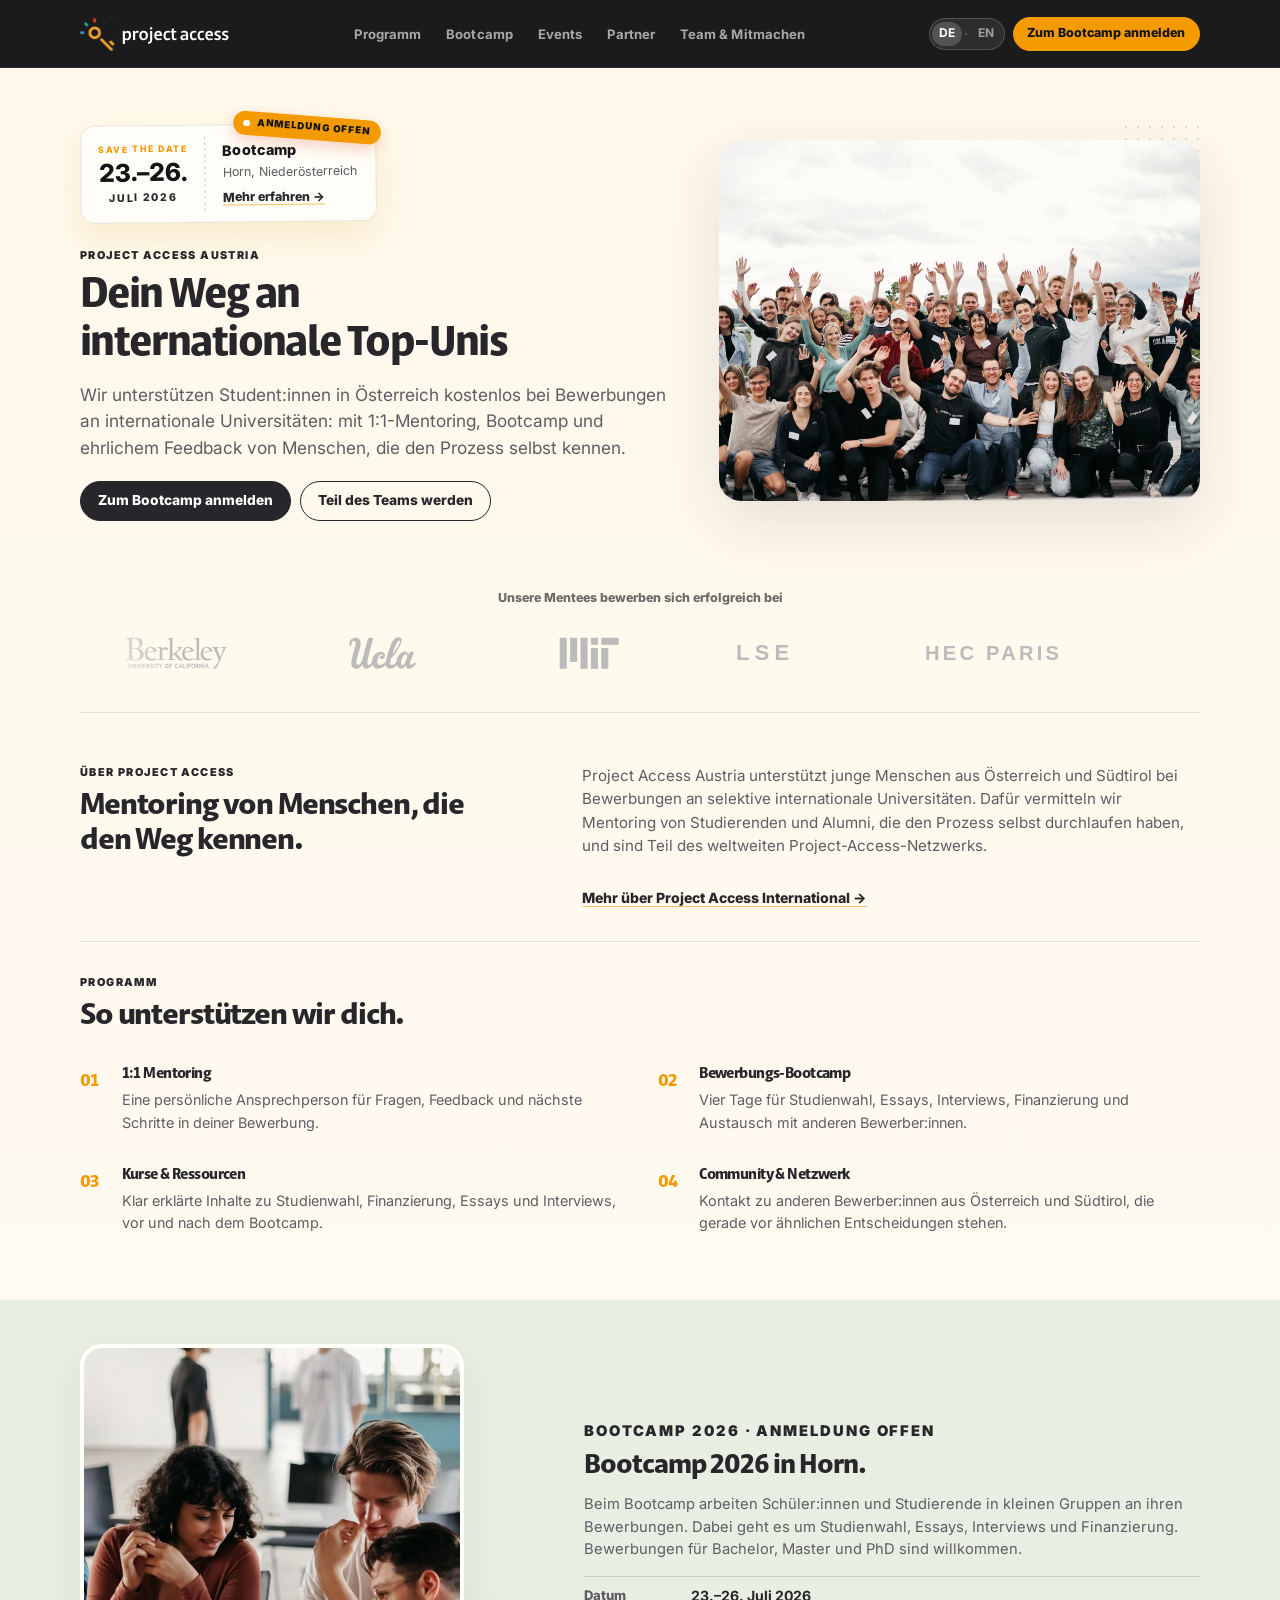
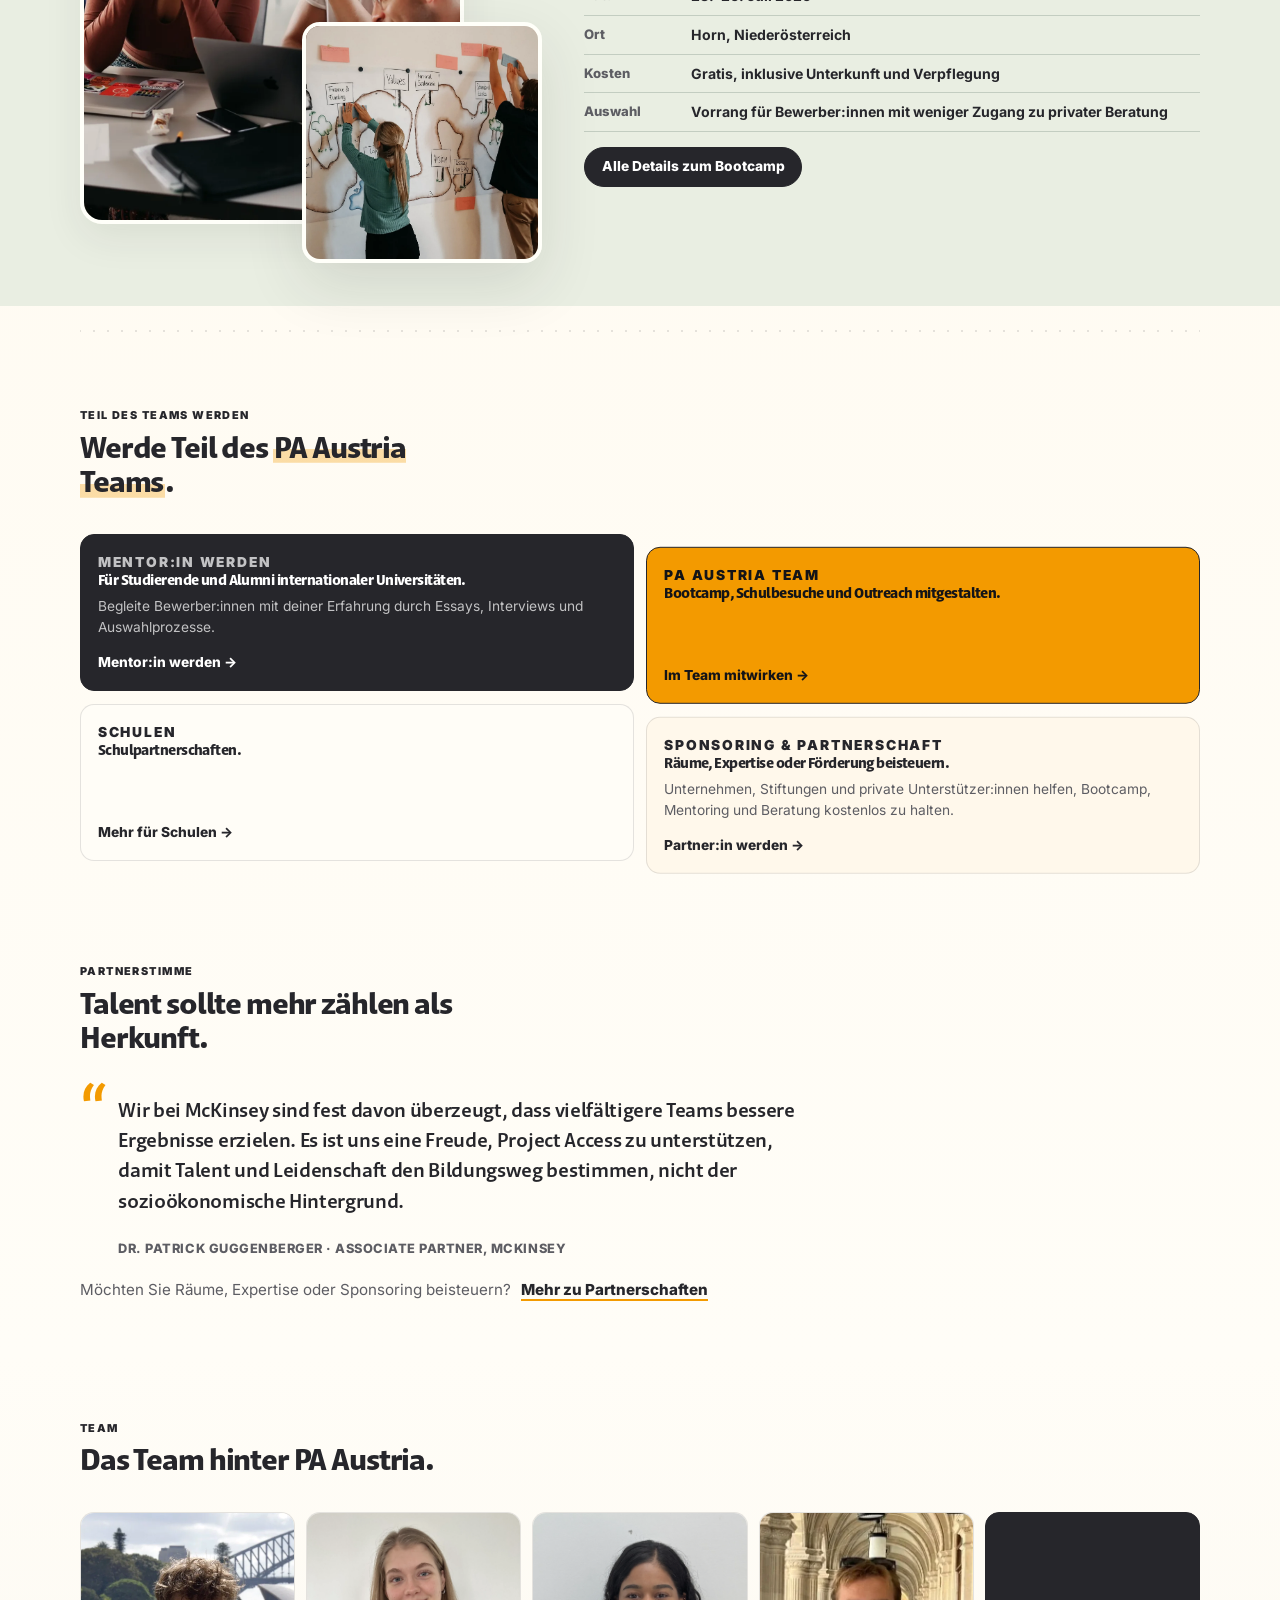
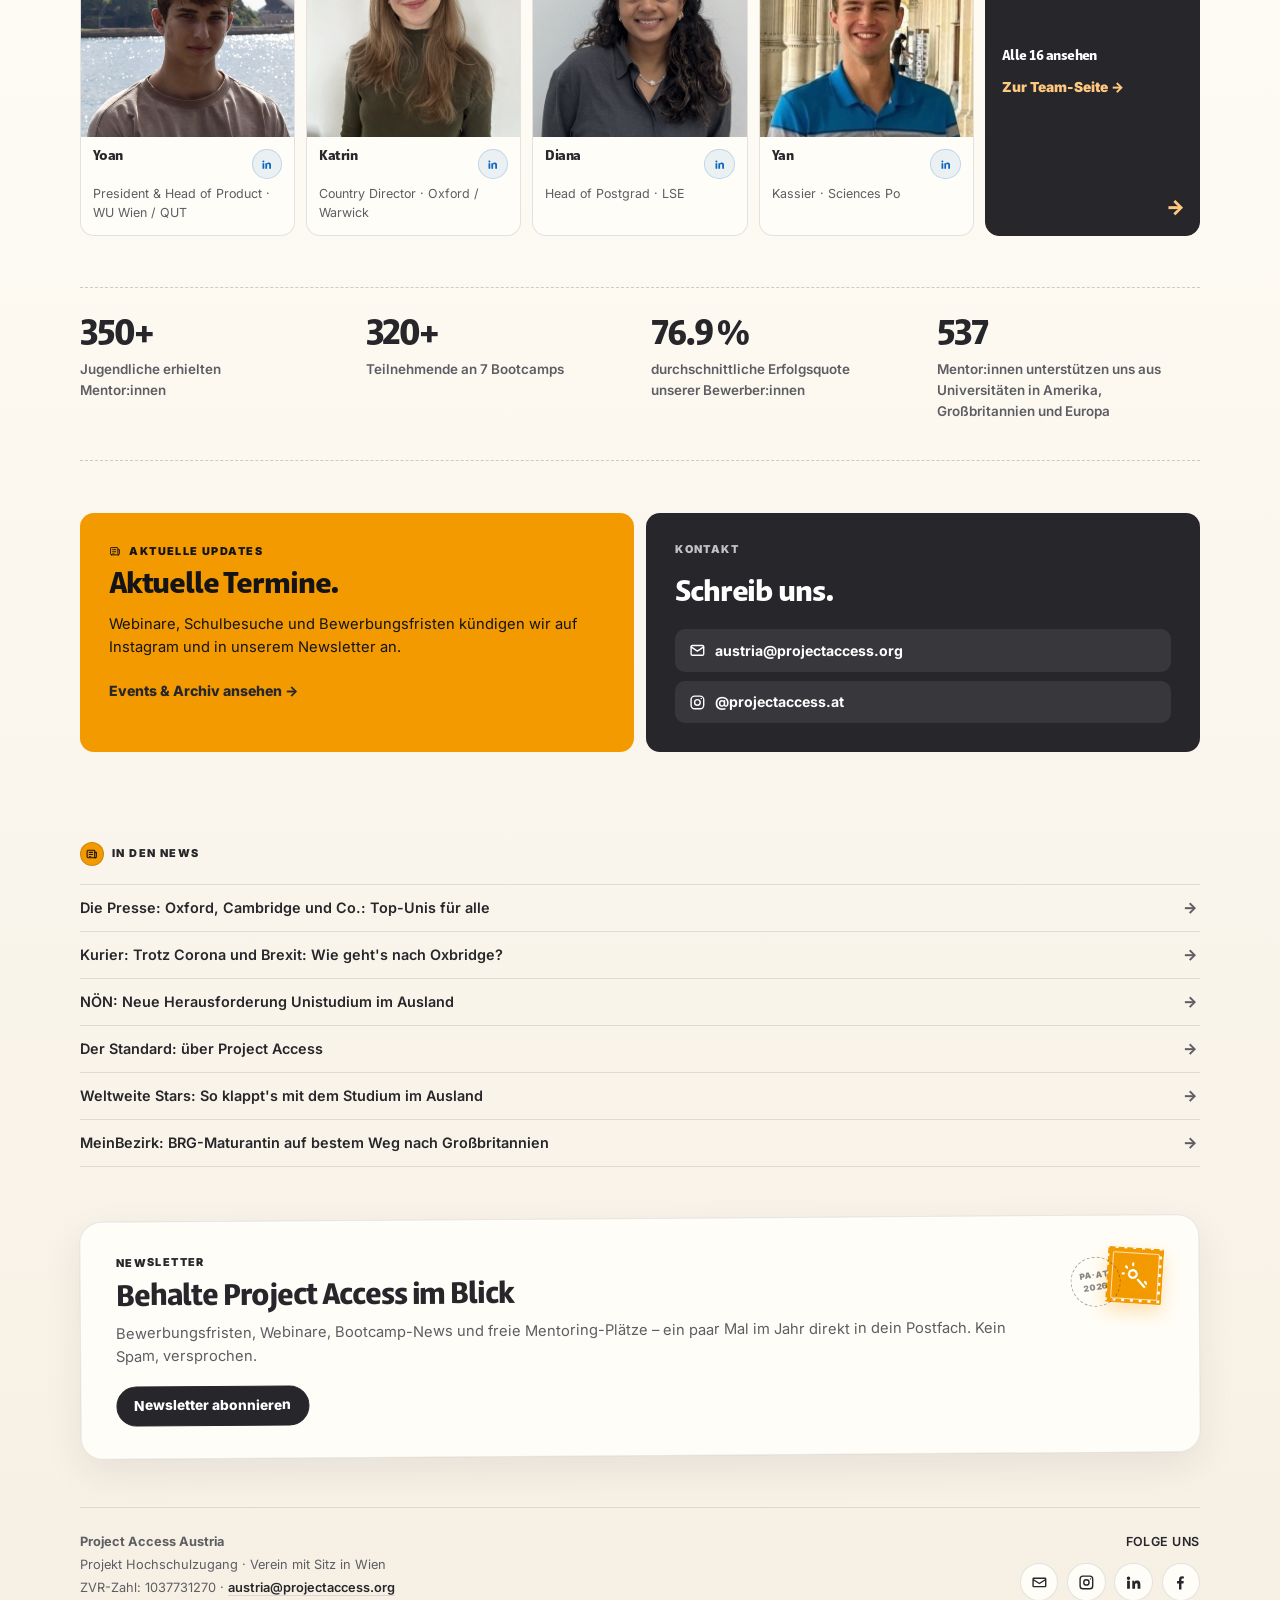
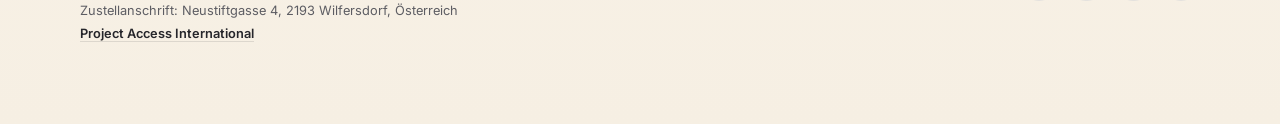
==== commit 94b16143: "Add sitewide newsletter signup card linking to the Airtable form. Give students a clear way to subsc" ====
--- a/index.html
+++ b/index.html
@@ -583,7 +583,7 @@
             <span>Aktuelle Updates</span>
           </p>
           <h2>Aktuelle Termine.</h2>
-          <p>Webinare, Schulbesuche und Bewerbungsfristen kündigen wir auf Instagram und per E-Mail an.</p>
+          <p>Webinare, Schulbesuche und Bewerbungsfristen kündigen wir auf Instagram und in unserem Newsletter an.</p>
           <a class="inline-link" href="events.html">Events &amp; Archiv ansehen →</a>
         </div>
         <div class="contact-card">
@@ -628,6 +628,28 @@
         </ul>
       </section>
 
+
+            <section class="newsletter section-shell" aria-label="Newsletter abonnieren">
+        <a class="newsletter-postcard" href="https://airtable.com/appSrxV1MH9LEChsv/shriRjvsfQX4UZiSg" target="_blank" rel="noopener">
+          <div class="newsletter-copy">
+            <p class="eyebrow">Newsletter</p>
+            <h2>Behalte Project Access im Blick</h2>
+            <p>Bewerbungsfristen, Webinare, Bootcamp-News und freie Mentoring-Plätze – ein paar Mal im Jahr direkt in dein Postfach. Kein Spam, versprochen.</p>
+            <span class="button newsletter-button">Newsletter abonnieren</span>
+          </div>
+          <div class="newsletter-postage" aria-hidden="true">
+            <span class="newsletter-postmark">
+              <span>PA·AT</span>
+              <span>2026</span>
+            </span>
+            <span class="newsletter-stamp">
+              <span class="newsletter-stamp-inner">
+                <img src="assets/pa-logomark-white.webp" alt="" loading="lazy" decoding="async" />
+              </span>
+            </span>
+          </div>
+        </a>
+      </section>
 
     </main>
     
--- a/styles.css
+++ b/styles.css
@@ -1233,50 +1233,17 @@
   gap: 0.7rem;
 }
 
-/* On the team page each group is a small subsection: thin label above a
-   row of team cards. The label uses the same eyebrow look as section
-   headings so it ties back into the rest of the visual system. We use a
-   flexbox layout (rather than a hard 4-col grid) so groups with fewer
-   members or odd counts still pack cleanly without leaving a single card
-   stranded on its own row. */
-.team-group + .team-group {
-  margin-top: clamp(1.6rem, 3.4vw, 2.4rem);
-}
-
-.team-group-label {
-  display: flex;
-  align-items: center;
-  gap: 0.7rem;
-  margin: 0 0 0.85rem;
-  color: var(--ink);
-  font-size: 0.7rem;
-  font-weight: 800;
-  letter-spacing: 0.13em;
-  text-transform: uppercase;
-}
-
-.team-group-label::after {
-  content: "";
-  flex: 1;
-  height: 1px;
-  background: var(--line);
-  min-width: 2.5rem;
-}
-
-.team-group .full-team-grid {
+/* On the team page the full roster is shown as one continuous list. We use
+   flexbox so the cards reflow cleanly across widths without leaving awkward
+   gaps when the last row has fewer members. */
+.team-section .full-team-grid {
   display: flex;
   flex-wrap: wrap;
   justify-content: center;
   gap: 0.7rem;
 }
 
-.team-group .full-team-grid > .team-card {
-  /* Flex-grow: 1 lets cards stretch to fill the row, so a 5-member group
-     fits on a single line as 5 slightly narrower cards rather than 4 + 1
-     orphan. flex-shrink: 1 lets the basis collapse a little when 5 cards
-     just barely don't fit at their preferred size (e.g. ~780px content
-     width). The max-width keeps single- or double-member groups
-     (Postgrad, IT) from blowing up to fill the whole row. */
+.team-section .full-team-grid > .team-card {
   flex: 1 1 10rem;
   max-width: 17rem;
 }
@@ -2322,6 +2289,152 @@
   background-size: 14px 14px;
   background-position: center;
   opacity: 0.55;
+}
+
+/* NEWSLETTER — sitewide pre-footer signup CTA on a tilted paper card with
+   a perforated stamp + circular postmark pinned to the top-right corner.
+   The whole card is a single link to the signup form, mirroring the
+   save-the-date ticket. */
+.newsletter {
+  padding-top: 0;
+}
+
+.newsletter-postcard {
+  display: grid;
+  grid-template-columns: minmax(0, 1fr) auto;
+  gap: clamp(1.1rem, 2.6vw, 2rem);
+  align-items: start;
+  padding: clamp(1.3rem, 3vw, 2rem) clamp(1.2rem, 3vw, 2.2rem);
+  background: var(--paper);
+  border: 1px solid rgba(38, 38, 43, 0.1);
+  border-radius: var(--radius-lg);
+  box-shadow:
+    var(--shadow),
+    0 1px 0 rgba(255, 255, 255, 0.85) inset;
+  transform: rotate(-0.4deg);
+  transition: transform 0.22s ease, box-shadow 0.22s ease;
+}
+
+.newsletter-postcard:hover {
+  transform: rotate(0.25deg) translateY(-3px);
+  box-shadow:
+    var(--shadow-lift),
+    0 1px 0 rgba(255, 255, 255, 0.85) inset;
+}
+
+.newsletter-postcard:focus-visible {
+  outline: 2px solid var(--yellow);
+  outline-offset: 3px;
+}
+
+.newsletter-copy h2 {
+  margin-bottom: 0.5rem;
+  max-width: none;
+}
+
+.newsletter-copy p:not(.eyebrow) {
+  max-width: none;
+  margin: 0 0 1.15rem;
+  font-size: 0.92rem;
+}
+
+/* The card itself is the link, so the "button" is decorative; echo the
+   real button hover when the card is hovered. */
+.newsletter-postcard:hover .newsletter-button {
+  transform: translateY(-1px);
+  background: #000;
+}
+
+.newsletter-postage {
+  display: flex;
+  justify-content: flex-end;
+  align-items: flex-start;
+}
+
+/* Circular postmark, slightly overlapping the stamp. */
+.newsletter-postmark {
+  display: inline-grid;
+  place-items: center;
+  align-content: center;
+  width: 3.1rem;
+  height: 3.1rem;
+  margin-right: -0.8rem;
+  margin-top: 0.55rem;
+  z-index: 1;
+  border: 1.5px dashed rgba(38, 38, 43, 0.38);
+  border-radius: 50%;
+  color: rgba(38, 38, 43, 0.55);
+  font-size: 0.52rem;
+  font-weight: 900;
+  letter-spacing: 0.1em;
+  line-height: 1.4;
+  text-transform: uppercase;
+  transform: rotate(-8deg);
+}
+
+/* Postage stamp: paper-coloured dots straddle the yellow edge to fake the
+   perforation, the inner frame holds the white PA logomark. */
+.newsletter-stamp {
+  display: inline-block;
+  padding: 0.3rem;
+  background-color: var(--yellow);
+  background-image: radial-gradient(var(--paper) 1.5px, transparent 1.7px);
+  background-size: 0.55rem 0.55rem;
+  background-position: -0.275rem -0.275rem;
+  border-radius: 2px;
+  transform: rotate(4deg);
+  box-shadow: 0 8px 18px rgba(243, 154, 0, 0.28);
+  transition: transform 0.22s ease;
+}
+
+.newsletter-postcard:hover .newsletter-stamp {
+  transform: rotate(7deg) translateY(-2px);
+}
+
+.newsletter-stamp-inner {
+  display: grid;
+  place-items: center;
+  padding: 0.45rem;
+  background: var(--yellow);
+  border: 1.5px solid rgba(255, 253, 247, 0.75);
+  border-radius: 2px;
+}
+
+.newsletter-stamp-inner img {
+  width: 1.9rem;
+  height: 1.9rem;
+}
+
+@media (max-width: 560px) {
+  .newsletter-postcard {
+    grid-template-columns: 1fr;
+    transform: rotate(-0.3deg);
+  }
+
+  .newsletter-postcard:hover {
+    transform: rotate(0.2deg) translateY(-2px);
+  }
+
+  /* Postage moves above the copy once the card stacks. */
+  .newsletter-postage {
+    order: -1;
+    margin-bottom: 0.2rem;
+  }
+}
+
+@media (prefers-reduced-motion: reduce) {
+  .newsletter-postcard,
+  .newsletter-stamp {
+    transition: none;
+  }
+
+  .newsletter-postcard:hover {
+    transform: rotate(-0.4deg);
+  }
+
+  .newsletter-postcard:hover .newsletter-stamp {
+    transform: rotate(4deg);
+  }
 }
 
 /* FOOTER */
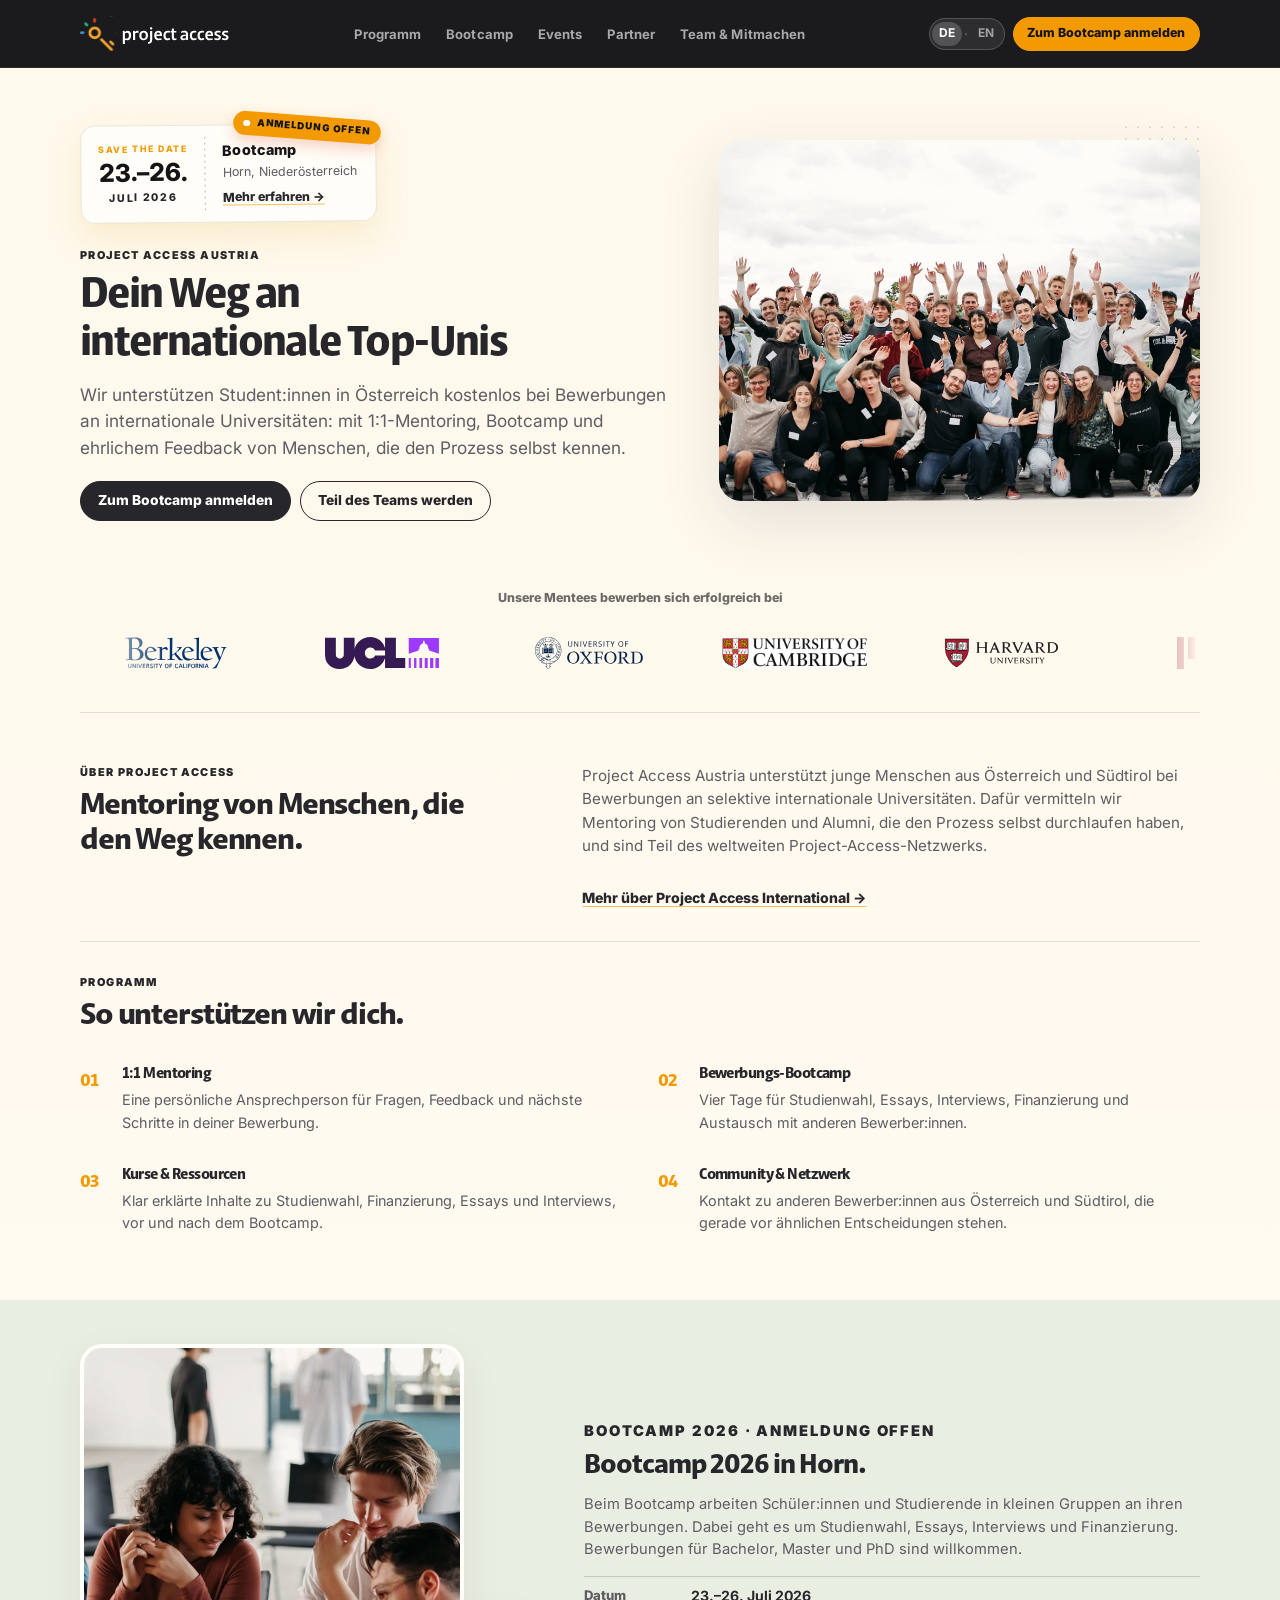
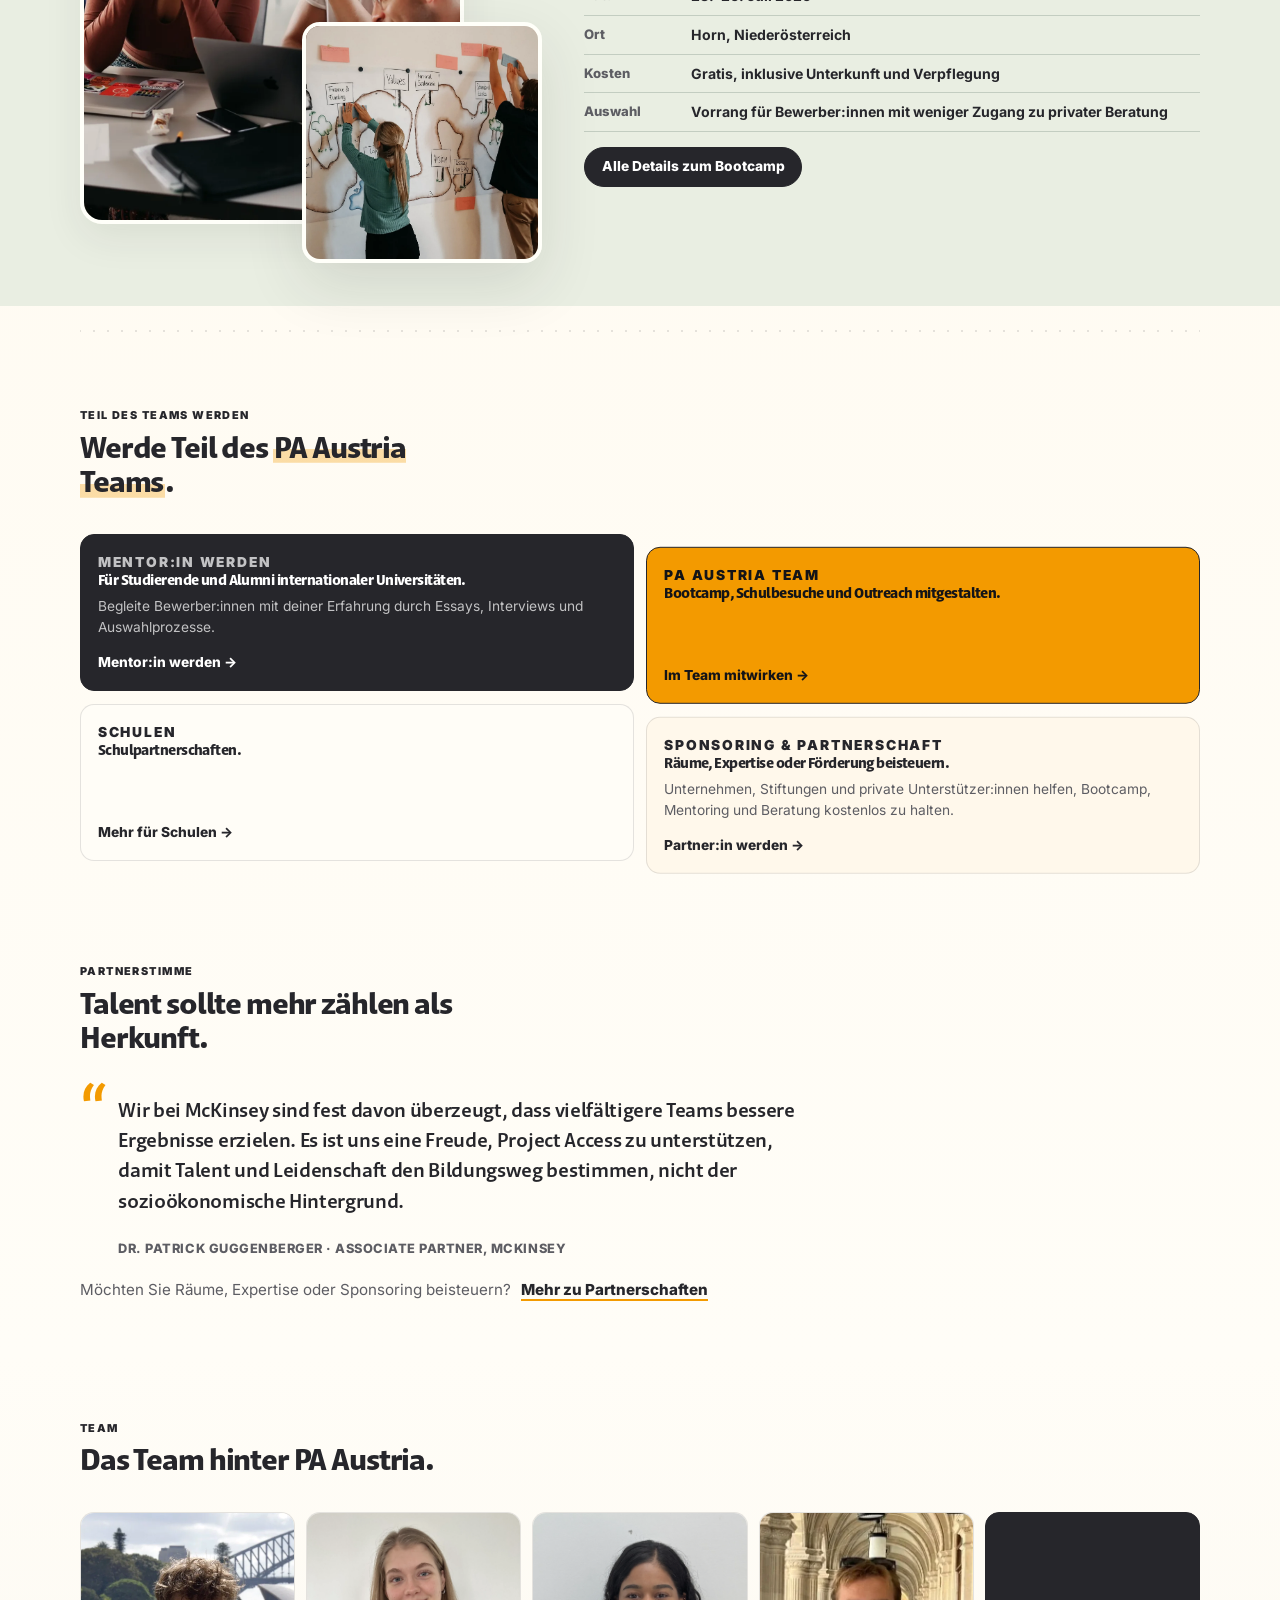
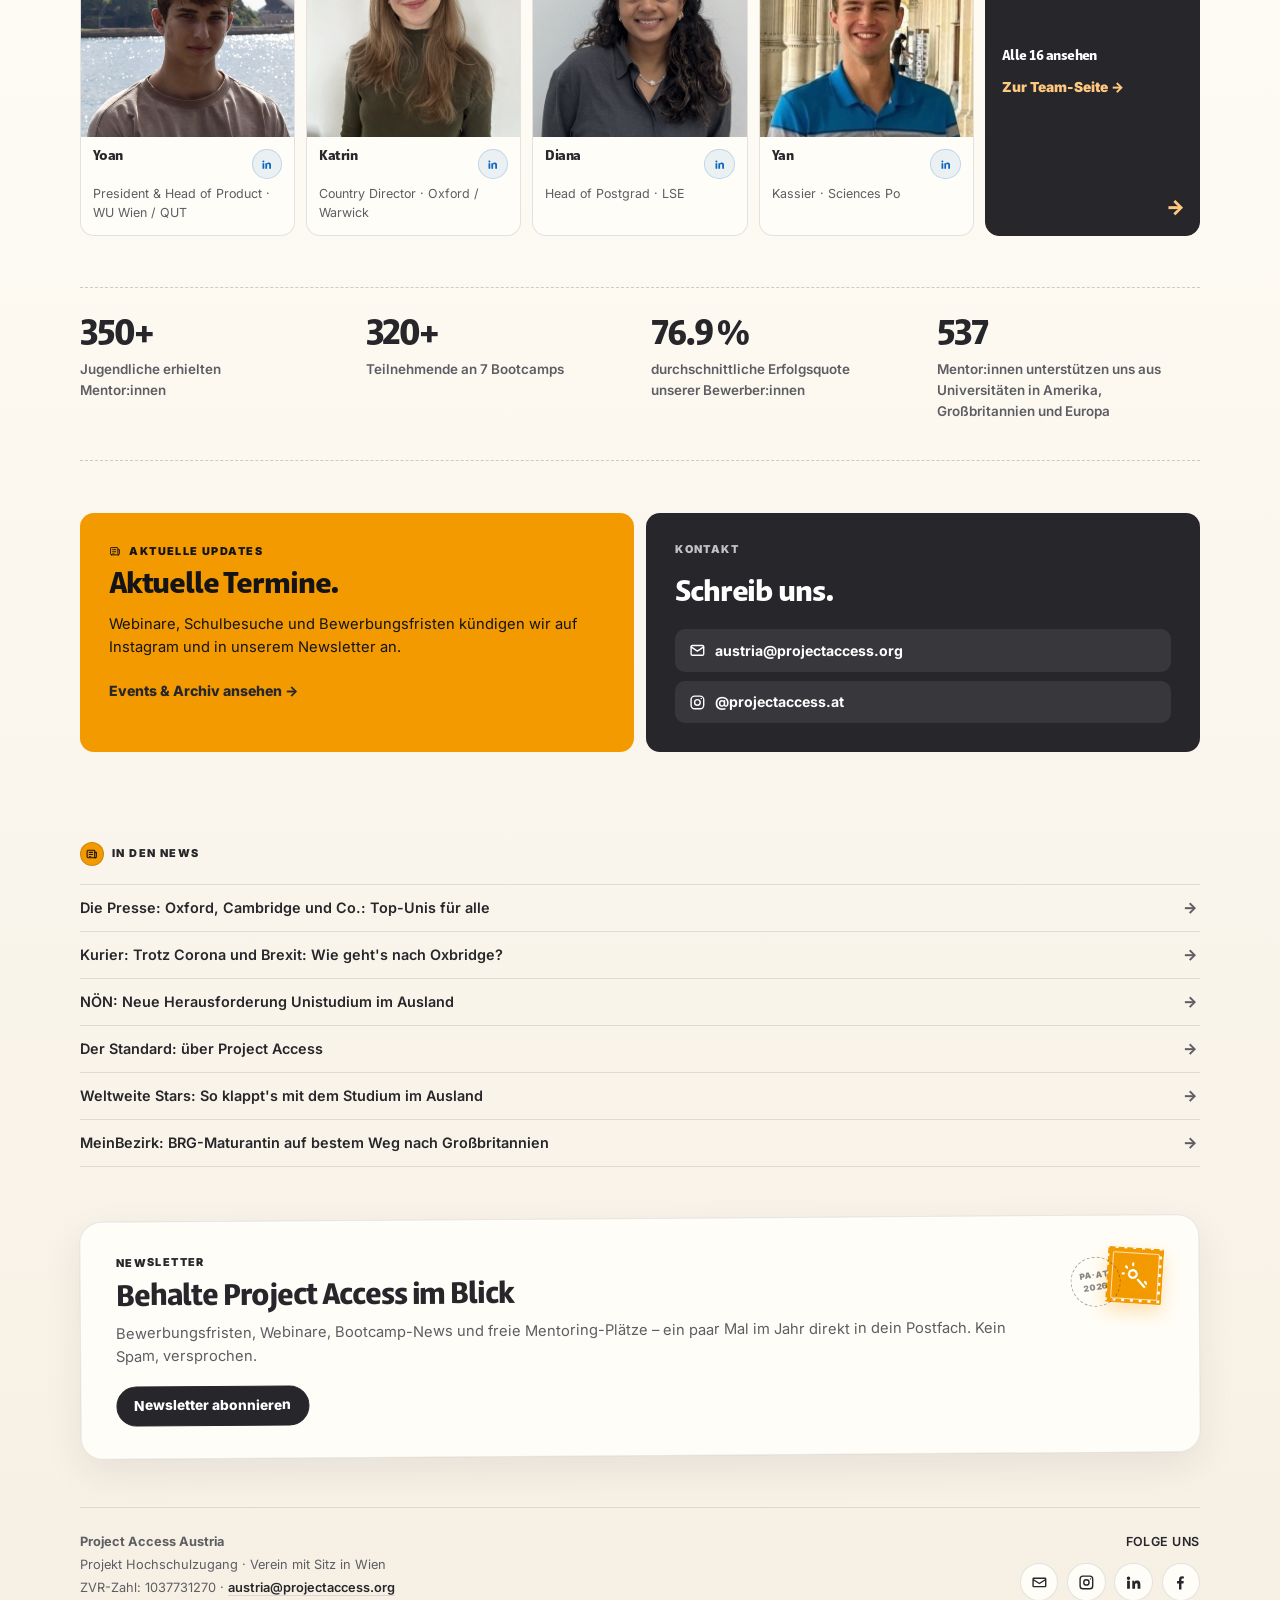
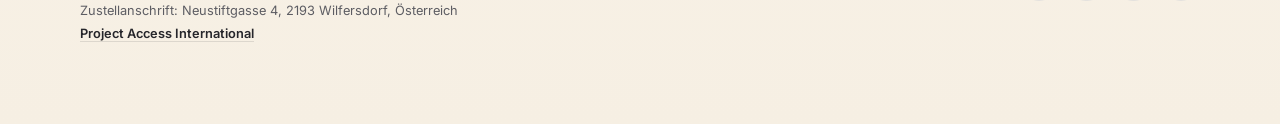
==== commit ba4ef4d4: "Fix homepage university carousel logos and order. Replace mislabeled grey placeholders with official" ====
--- a/index.html
+++ b/index.html
@@ -282,13 +282,22 @@
         <div class="university-carousel-viewport">
           <div class="university-carousel-track">
             <span class="university-logo">
+              <img src="assets/logos/berkeley.svg" alt="University of California, Berkeley" loading="lazy" />
+            </span>
+            <span class="university-logo">
+              <img src="assets/logos/ucl.svg" alt="University College London" loading="lazy" />
+            </span>
+            <span class="university-logo">
+              <img src="assets/logos/oxford.svg" alt="University of Oxford" loading="lazy" />
+            </span>
+            <span class="university-logo">
+              <img src="assets/logos/cambridge.webp" alt="University of Cambridge" loading="lazy" />
+            </span>
+            <span class="university-logo">
               <img src="assets/logos/harvard.svg" alt="Harvard University" loading="lazy" />
             </span>
             <span class="university-logo">
-              <img src="assets/logos/oxford.svg" alt="University of Oxford" loading="lazy" />
-            </span>
-            <span class="university-logo">
-              <img src="assets/logos/cambridge.svg" alt="University of Cambridge" loading="lazy" />
+              <img src="assets/logos/mit.svg" alt="Massachusetts Institute of Technology" loading="lazy" />
             </span>
             <span class="university-logo">
               <img src="assets/logos/lse.svg" alt="London School of Economics and Political Science" loading="lazy" />
@@ -312,16 +321,25 @@
               <img src="assets/logos/sciences-po.svg" alt="Sciences Po" loading="lazy" />
             </span>
             <span class="university-logo">
-              <img src="assets/logos/bocconi.svg" alt="Bocconi University" loading="lazy" />
+              <img src="assets/logos/dartmouth.svg" alt="Dartmouth College" loading="lazy" />
+            </span>
+            <span class="university-logo" aria-hidden="true">
+              <img src="assets/logos/berkeley.svg" alt="" loading="lazy" />
+            </span>
+            <span class="university-logo" aria-hidden="true">
+              <img src="assets/logos/ucl.svg" alt="" loading="lazy" />
+            </span>
+            <span class="university-logo" aria-hidden="true">
+              <img src="assets/logos/oxford.svg" alt="" loading="lazy" />
+            </span>
+            <span class="university-logo" aria-hidden="true">
+              <img src="assets/logos/cambridge.webp" alt="" loading="lazy" />
             </span>
             <span class="university-logo" aria-hidden="true">
               <img src="assets/logos/harvard.svg" alt="" loading="lazy" />
             </span>
             <span class="university-logo" aria-hidden="true">
-              <img src="assets/logos/oxford.svg" alt="" loading="lazy" />
-            </span>
-            <span class="university-logo" aria-hidden="true">
-              <img src="assets/logos/cambridge.svg" alt="" loading="lazy" />
+              <img src="assets/logos/mit.svg" alt="" loading="lazy" />
             </span>
             <span class="university-logo" aria-hidden="true">
               <img src="assets/logos/lse.svg" alt="" loading="lazy" />
@@ -345,7 +363,7 @@
               <img src="assets/logos/sciences-po.svg" alt="" loading="lazy" />
             </span>
             <span class="university-logo" aria-hidden="true">
-              <img src="assets/logos/bocconi.svg" alt="" loading="lazy" />
+              <img src="assets/logos/dartmouth.svg" alt="" loading="lazy" />
             </span>
           </div>
         </div>
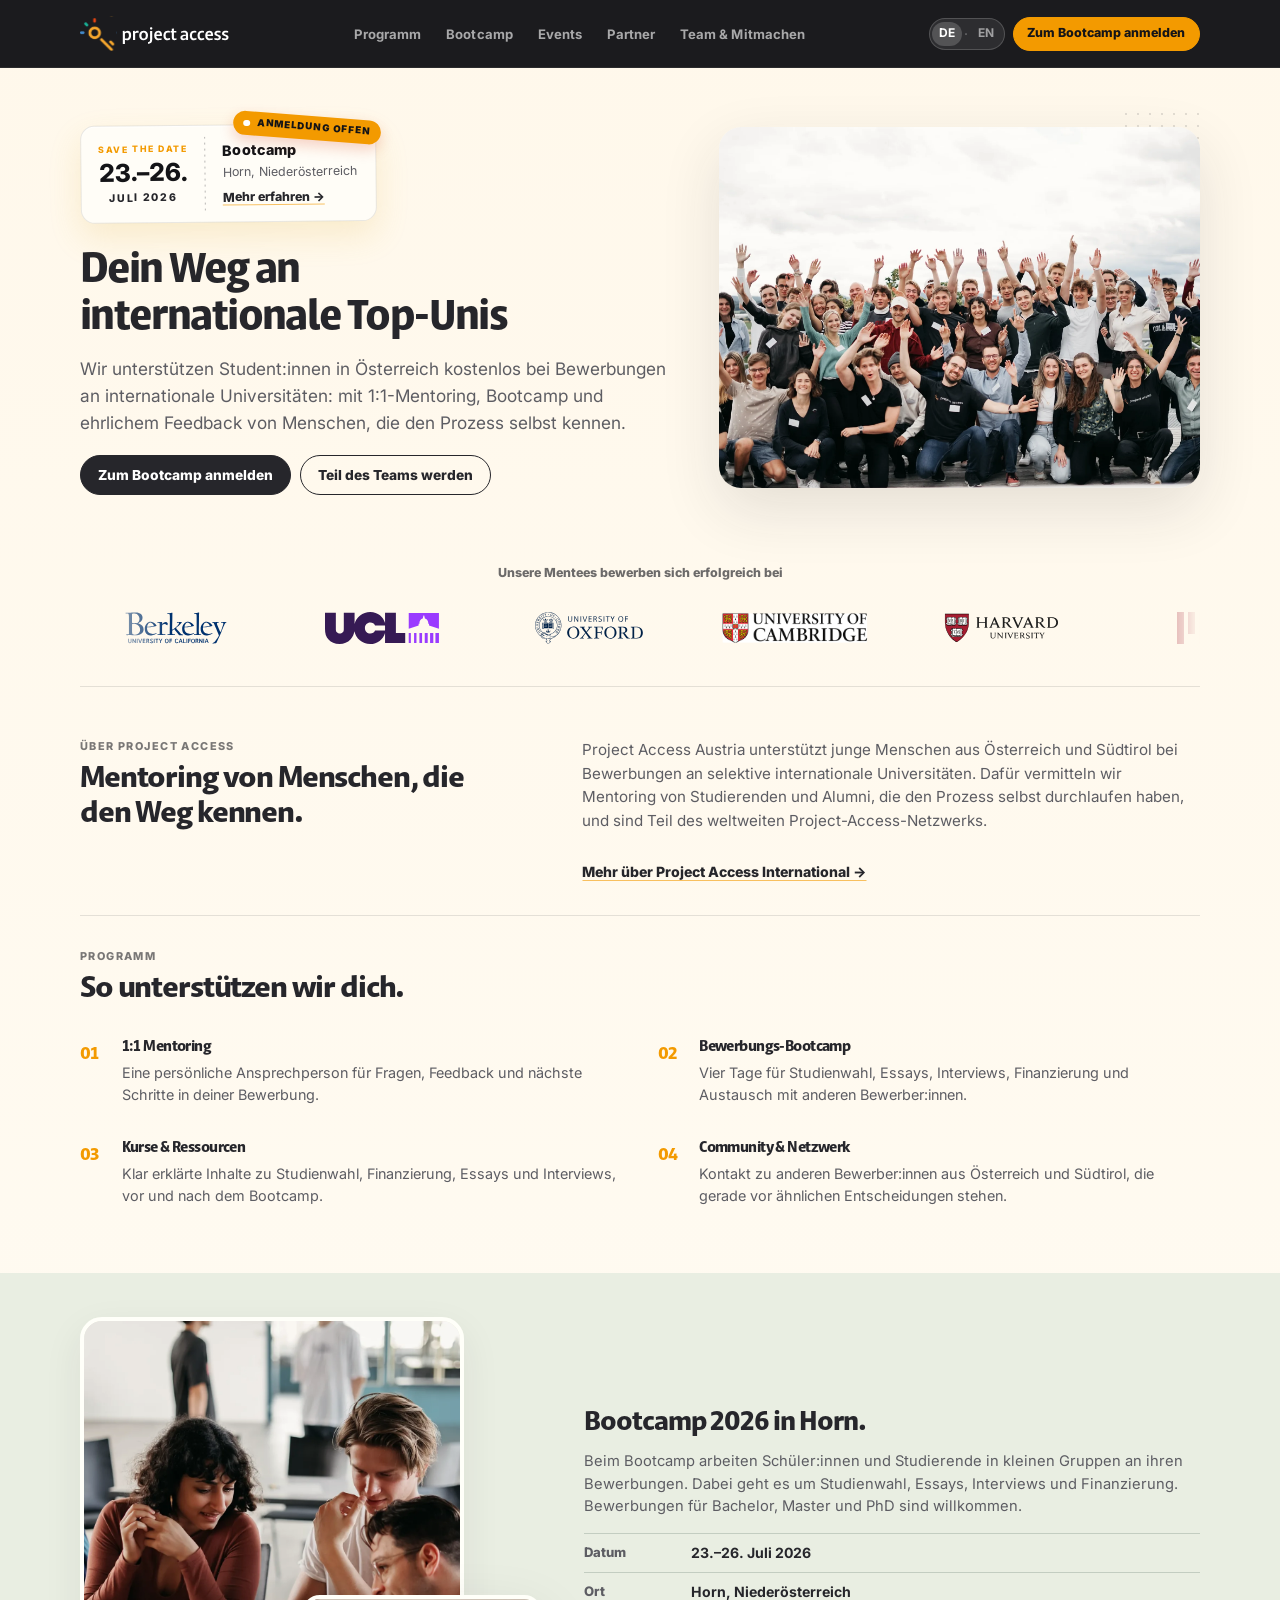
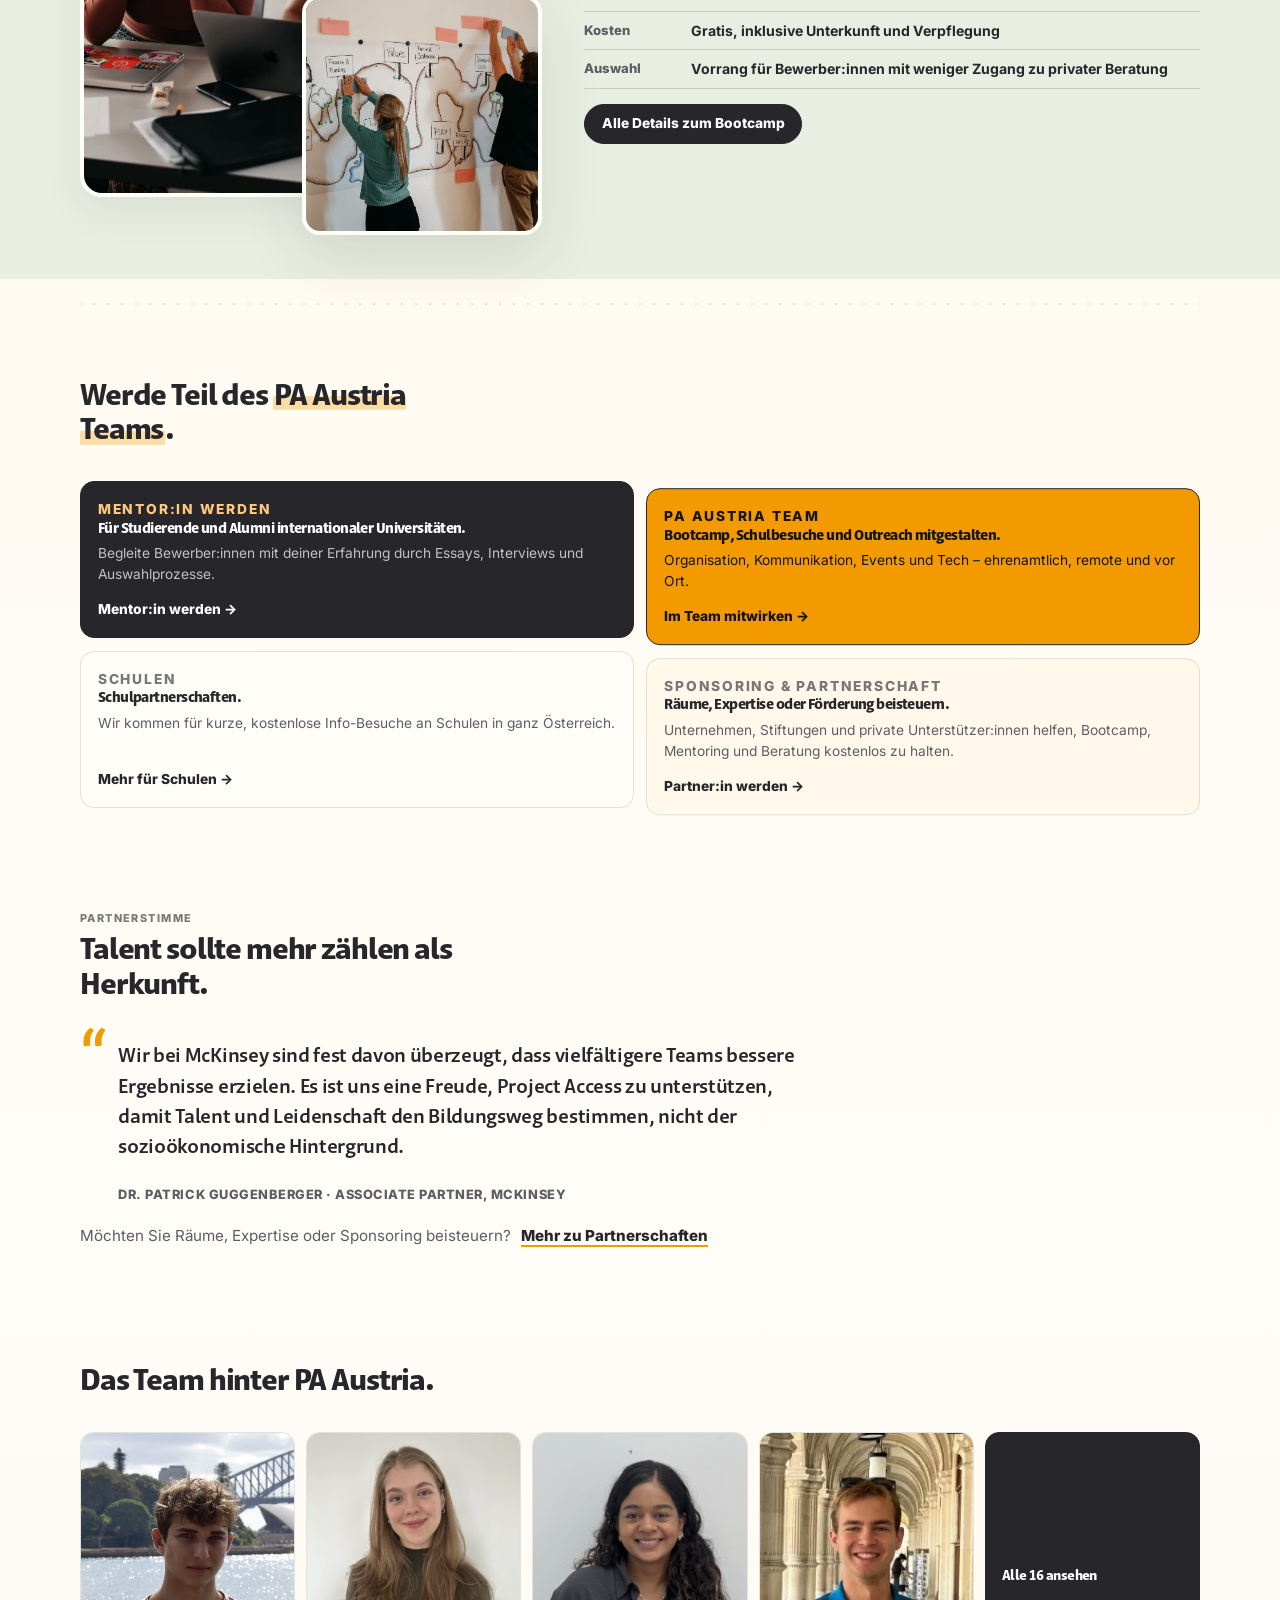
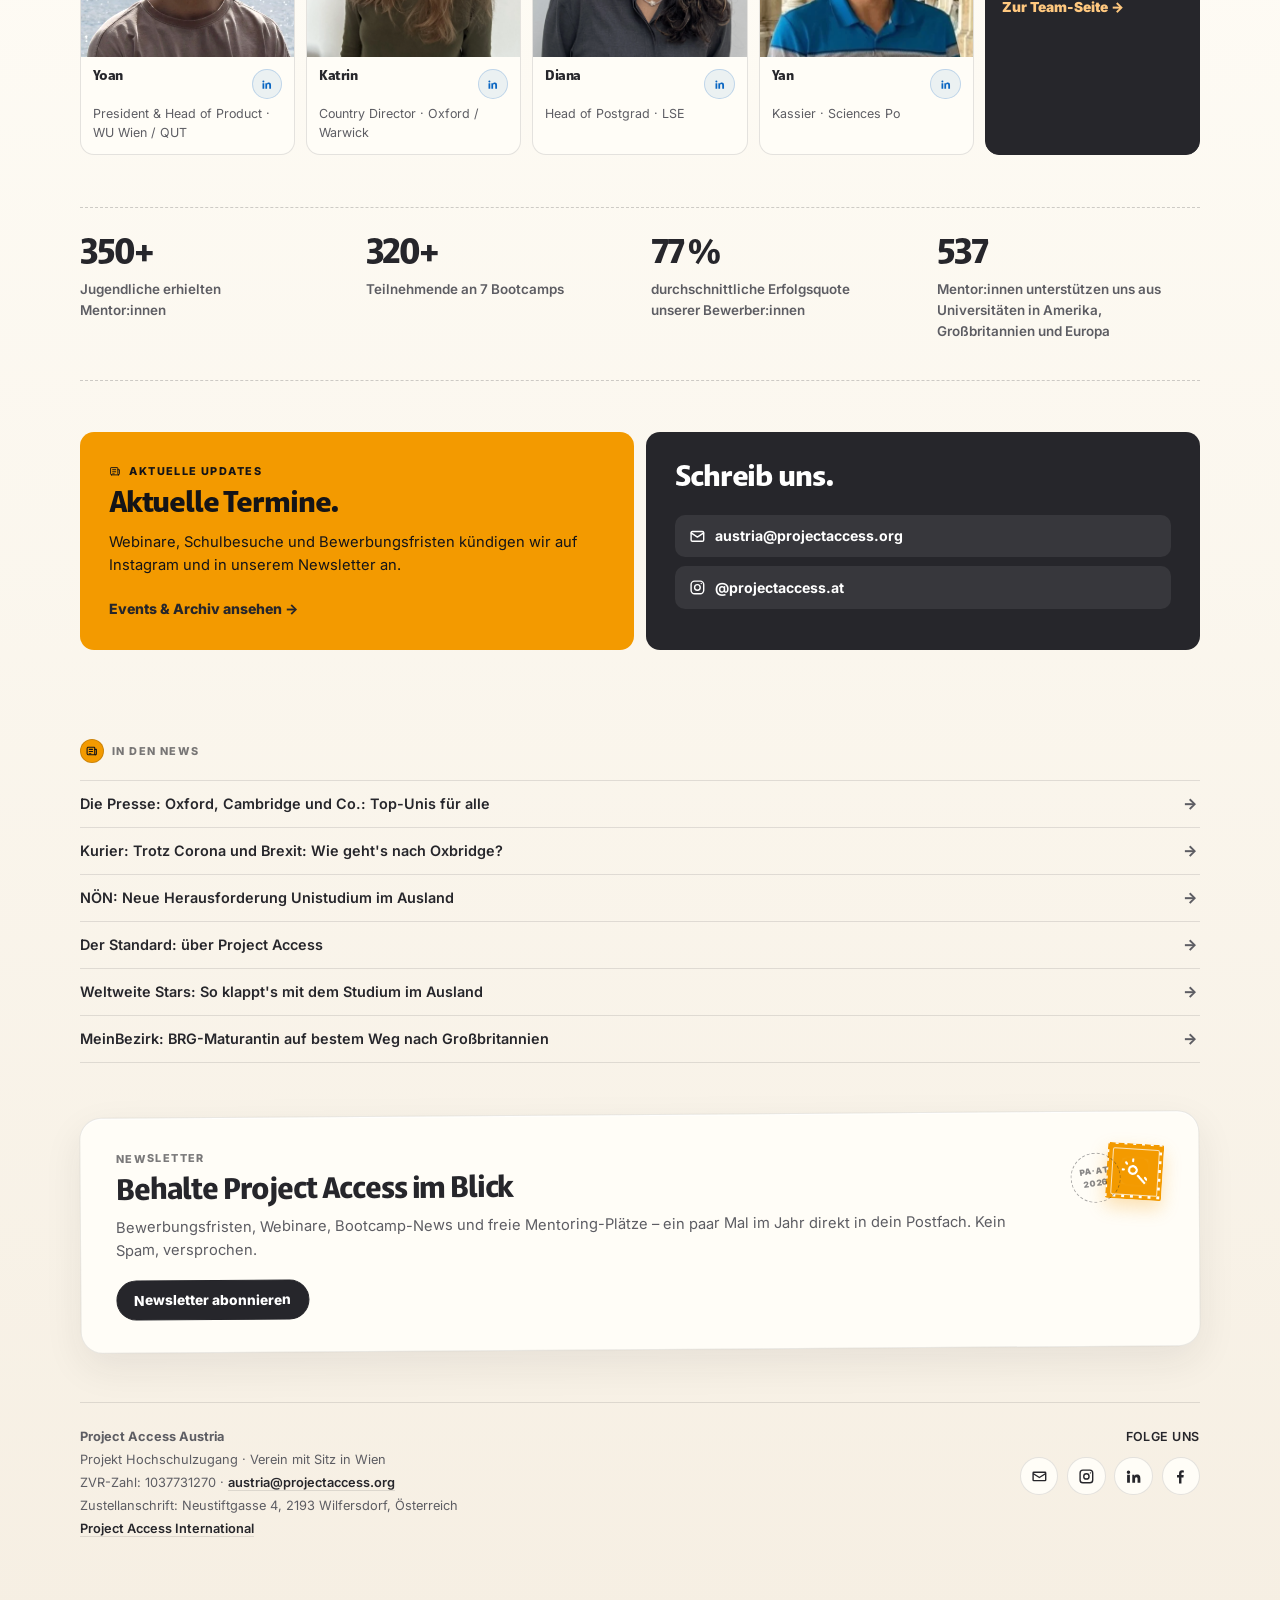
==== commit f5bbb082: "Simplify section labels and polish homepage layout. Remove redundant home-page eyebrows, keep remain" ====
--- a/index.html
+++ b/index.html
@@ -263,7 +263,6 @@
               <span>Anmeldung offen</span>
             </span>
           </a>
-          <p class="eyebrow">Project Access Austria</p>
           <h1>Dein Weg an internationale Top-Unis</h1>
           <p class="lead">Wir unterstützen Student:innen in Österreich kostenlos bei Bewerbungen an internationale Universitäten: mit 1:1-Mentoring, Bootcamp und ehrlichem Feedback von Menschen, die den Prozess selbst kennen.</p>
           <div class="hero-actions">
@@ -411,7 +410,6 @@
           <img class="image-small" src="assets/DSC07694.webp" alt="Teilnehmende bei einem PA Austria Workshop" loading="lazy" decoding="async" />
         </div>
         <div class="bootcamp-copy">
-          <p class="eyebrow">Bootcamp 2026 · Anmeldung offen</p>
           <h2>Bootcamp 2026 in Horn.</h2>
           <p>Beim Bootcamp arbeiten Schüler:innen und Studierende in kleinen Gruppen an ihren Bewerbungen. Dabei geht es um Studienwahl, Essays, Interviews und Finanzierung. Bewerbungen für Bachelor, Master und PhD sind willkommen.</p>
           <dl class="details">
@@ -440,13 +438,12 @@
 
       <section class="section-shell" id="engagement">
         <div class="section-heading">
-          <p class="eyebrow">Teil des Teams werden</p>
           <h2>Werde Teil des <span class="mark">PA Austria Teams</span>.</h2>
         </div>
         <div class="bento">
           <article class="bento-tile w-3 accent-ink">
             <div>
-              <p class="eyebrow" style="color: rgba(255, 255, 255, 0.72);">Mentor:in werden</p>
+              <p class="eyebrow">Mentor:in werden</p>
               <h3>Für Studierende und Alumni internationaler Universitäten.</h3>
               <p>Begleite Bewerber:innen mit deiner Erfahrung durch Essays, Interviews und Auswahlprozesse.</p>
             </div>
@@ -456,6 +453,7 @@
             <div>
               <p class="eyebrow">PA Austria Team</p>
               <h3>Bootcamp, Schulbesuche und Outreach mitgestalten.</h3>
+              <p>Organisation, Kommunikation, Events und Tech – ehrenamtlich, remote und vor Ort.</p>
             </div>
             <a class="tile-link" href="team.html">Im Team mitwirken →</a>
           </article>
@@ -463,6 +461,7 @@
             <div>
               <p class="eyebrow">Schulen</p>
               <h3>Schulpartnerschaften.</h3>
+              <p>Wir kommen für kurze, kostenlose Info-Besuche an Schulen in ganz Österreich.</p>
             </div>
             <a class="tile-link" href="partners.html#schulen">Mehr für Schulen →</a>
           </article>
@@ -494,7 +493,6 @@
 
       <section class="team-section section-shell" id="team">
         <div class="section-heading">
-          <p class="eyebrow">Team</p>
           <h2>Das Team hinter PA Austria.</h2>
         </div>
         <div class="team-grid">
@@ -579,7 +577,7 @@
           <span>Teilnehmende an 7 Bootcamps</span>
         </article>
         <article>
-          <strong>76.9 %</strong>
+          <strong>77 %</strong>
           <span>durchschnittliche Erfolgsquote unserer Bewerber:innen</span>
         </article>
         <article>
@@ -605,7 +603,6 @@
           <a class="inline-link" href="events.html">Events &amp; Archiv ansehen →</a>
         </div>
         <div class="contact-card">
-          <p class="eyebrow">Kontakt</p>
           <h2>Schreib uns.</h2>
           <a href="mailto:austria@projectaccess.org">
             <svg class="contact-icon" viewBox="0 0 24 24" fill="none" stroke="currentColor" stroke-width="2" stroke-linecap="round" stroke-linejoin="round" aria-hidden="true">
--- a/styles.css
+++ b/styles.css
@@ -42,6 +42,11 @@
   box-sizing: border-box;
 }
 
+::selection {
+  background: var(--yellow-soft);
+  color: var(--ink-deep);
+}
+
 html {
   scroll-behavior: smooth;
   /* Sticky header has variable height (logo + paddings ~= 4-5rem). When
@@ -289,6 +294,15 @@
 
 .nav a:hover {
   color: #fff;
+}
+
+/* Current page indicator. */
+.nav a.is-active {
+  color: #fff;
+  text-decoration: underline;
+  text-decoration-color: var(--yellow);
+  text-decoration-thickness: 2px;
+  text-underline-offset: 0.45em;
 }
 
 /* BUTTONS */
@@ -689,13 +703,31 @@
 }
 
 .eyebrow {
-  display: block;
-  margin-bottom: 0.55rem;
-  color: var(--ink);
+  display: flex;
+  align-items: center;
+  width: fit-content;
+  max-width: 100%;
+  margin-bottom: 0.45rem;
+  color: var(--eyebrow-color, rgba(38, 38, 43, 0.62));
   font-size: 0.68rem;
-  font-weight: 900;
+  font-weight: 800;
   letter-spacing: 0.13em;
   text-transform: uppercase;
+}
+
+/* Eyebrows are intentionally quiet labels. Dark or high-contrast cards retint
+   them locally so they stay readable without turning into heavy UI pills. */
+
+.cta-panel,
+.bento-tile.accent-yellow,
+.event-card {
+  --eyebrow-color: var(--ink-deep);
+}
+
+.bento-tile.accent-ink,
+.contact-card,
+.team-cta-card {
+  --eyebrow-color: var(--yellow-soft);
 }
 
 .lead {
@@ -1075,6 +1107,10 @@
   color: rgba(255, 255, 255, 0.72);
 }
 
+.bento-tile.accent-ink .eyebrow {
+  color: var(--yellow-soft);
+}
+
 .bento-tile.accent-ink .tile-link:hover {
   color: var(--yellow-soft);
 }
@@ -1105,8 +1141,9 @@
 }
 
 @media (min-width: 721px) {
+  /* A gentle stagger keeps the grid playful without reading as misalignment. */
   .bento-tile:nth-child(even) {
-    --tile-offset: 0.8rem;
+    --tile-offset: 0.45rem;
     transform: translateY(var(--tile-offset));
   }
 }
@@ -1233,20 +1270,6 @@
   gap: 0.7rem;
 }
 
-/* On the team page the full roster is shown as one continuous list. We use
-   flexbox so the cards reflow cleanly across widths without leaving awkward
-   gaps when the last row has fewer members. */
-.team-section .full-team-grid {
-  display: flex;
-  flex-wrap: wrap;
-  justify-content: center;
-  gap: 0.7rem;
-}
-
-.team-section .full-team-grid > .team-card {
-  flex: 1 1 10rem;
-  max-width: 17rem;
-}
 
 .team-card {
   overflow: hidden;
@@ -1372,18 +1395,14 @@
   font-size: 0.86rem;
 }
 
-.team-cta-card::after {
-  content: "→";
-  position: absolute;
-  right: 0.9rem;
-  bottom: 0.7rem;
-  color: var(--yellow-soft);
-  font-size: 1.25rem;
-  font-weight: 900;
+/* The link label already carries its own arrow; nudge it on hover instead of
+   stacking a second decorative arrow in the corner. */
+.team-cta-card strong {
+  display: inline-block;
   transition: transform 160ms ease;
 }
 
-.team-cta-card:hover::after {
+.team-cta-card:hover strong {
   transform: translateX(3px);
 }
 
@@ -1404,9 +1423,11 @@
   max-width: 44rem;
 }
 
+/* Full roster: auto-fill keeps every card the same width, so a short last
+   row never stretches its cards wider than the rest of the grid. */
 .full-team-grid {
   display: grid;
-  grid-template-columns: repeat(4, minmax(0, 1fr));
+  grid-template-columns: repeat(auto-fill, minmax(10rem, 1fr));
   gap: 0.7rem;
 }
 
@@ -1505,13 +1526,24 @@
 }
 
 .feature-list li {
-  padding: 0.8rem 0.9rem;
+  position: relative;
+  padding: 0.8rem 0.9rem 0.8rem 2.35rem;
   color: var(--ink);
   background: var(--paper);
   border: 1px solid var(--line);
   border-radius: var(--radius-md);
   font-weight: 600;
   font-size: 0.9rem;
+}
+
+/* Checkmark for plain feature lists; the numbered bootcamp variant
+   overrides this with its own counter. */
+.feature-list li::before {
+  content: "✓";
+  position: absolute;
+  left: 0.95rem;
+  color: var(--yellow);
+  font-weight: 900;
 }
 
 .topics-section {
@@ -2041,6 +2073,10 @@
 }
 
 .cta-panel {
+  /* Boxed panels carry their section padding inside the colored box, so give
+     them outer breathing room — otherwise they sit glued to neighbouring
+     cards (schools chapter, newsletter postcard). */
+  margin-block: clamp(1.2rem, 2.6vw, 2rem);
   padding: clamp(1.3rem, 3vw, 2rem);
   background: var(--yellow);
   border-radius: var(--radius-lg);
@@ -2179,9 +2215,12 @@
   color: #fff;
 }
 
-.contact-card .eyebrow,
 .contact-card p {
   color: rgba(255, 255, 255, 0.72);
+}
+
+.contact-card .eyebrow {
+  color: var(--yellow-soft);
 }
 
 .contact-card a {
@@ -2645,6 +2684,13 @@
     left: 0;
     right: 0;
     z-index: 30;
+    /* Reset the desktop grid placement: an absolutely positioned grid item
+       with an explicit grid-column resolves left/right against that narrow
+       grid area, which pinned the open menu under the middle column instead
+       of spanning the header. Auto placement makes the header's padding box
+       the containing block, so the panel runs edge to edge. */
+    grid-area: auto;
+    justify-self: auto;
     display: none;
     flex-direction: column;
     gap: 0.85rem;
@@ -2777,11 +2823,12 @@
     padding-top: clamp(1.4rem, 5vw, 2.2rem);
   }
 
-  /* Center the save-the-date ticket once the hero column stacks. */
+  /* Keep the date ticket first on mobile so the event timing stays visible
+     right away when the hero stacks. */
   .hero-copy > .save-the-date {
     display: grid;
-    margin-inline: auto;
-    transform-origin: top center;
+    margin: 0 0 1rem;
+    transform-origin: top left;
   }
 
   /* Constrain stacked hero/page-hero images so they don't dominate the fold. */
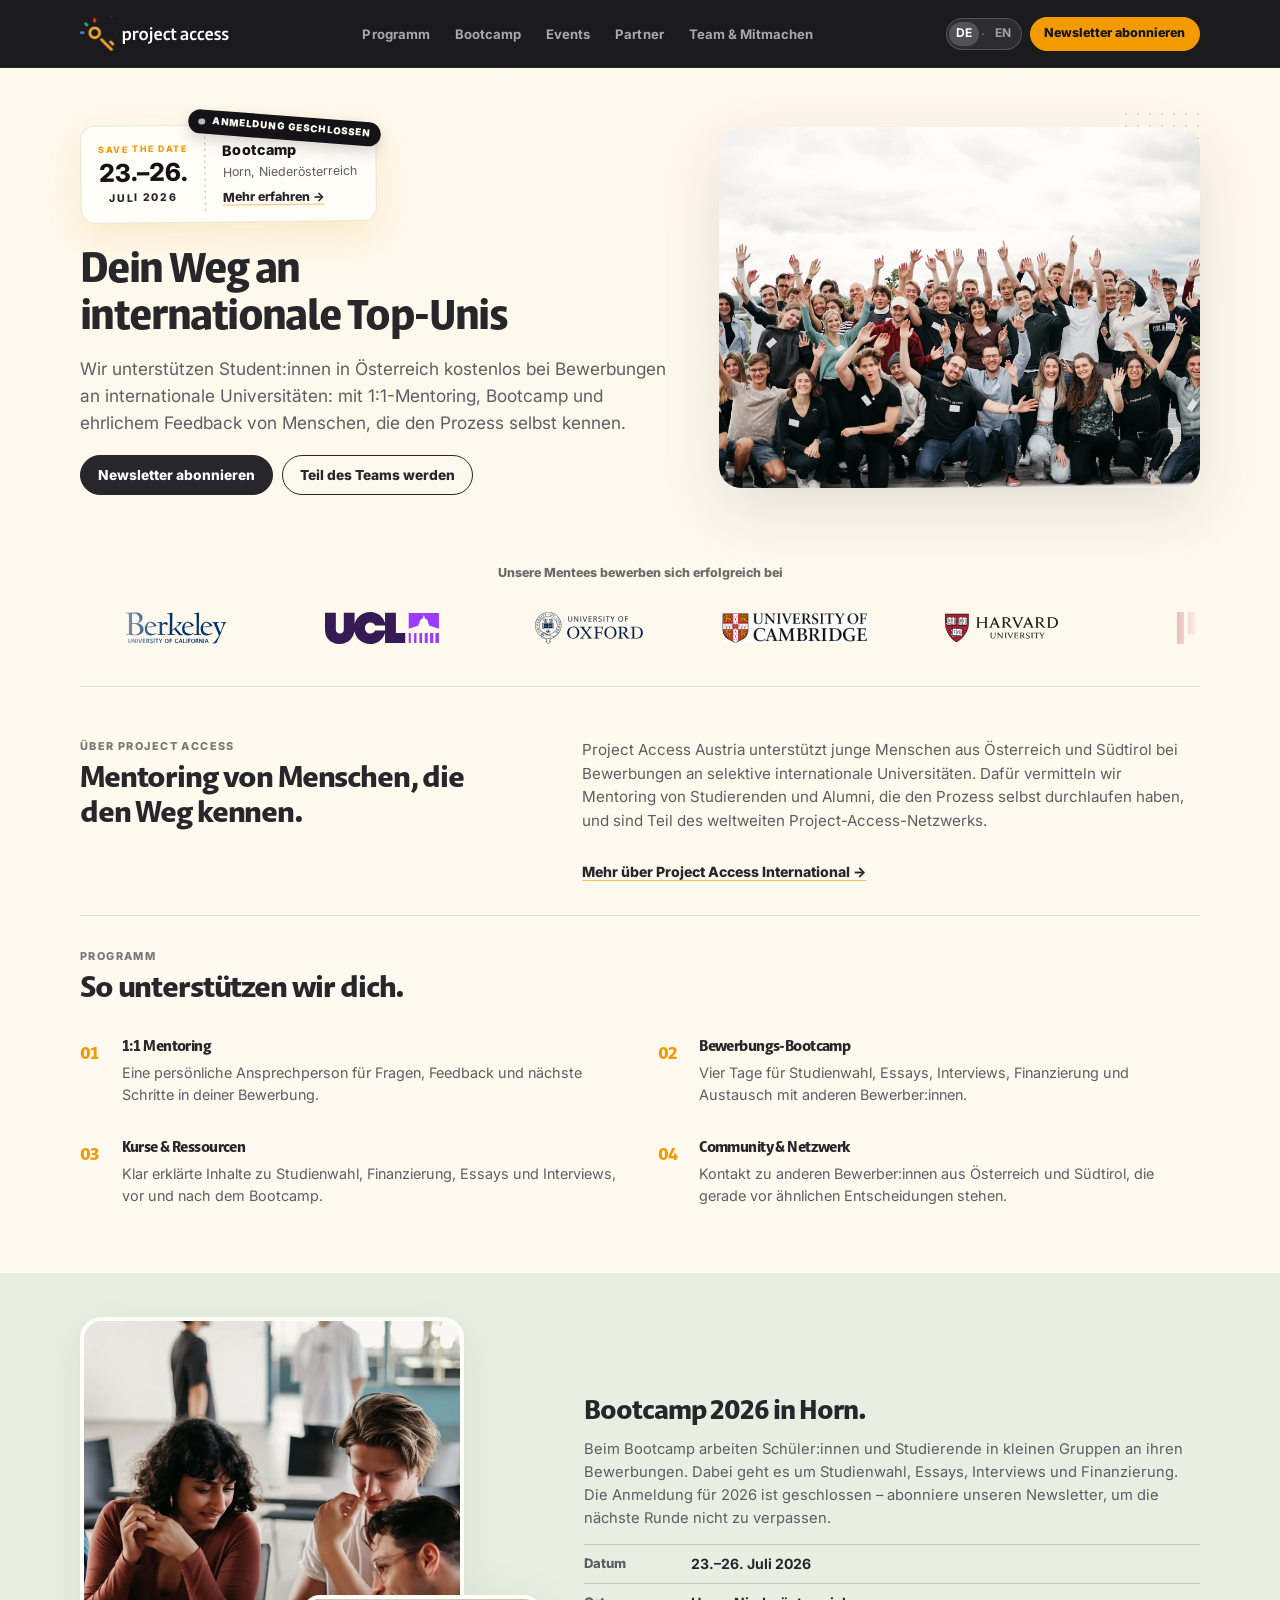
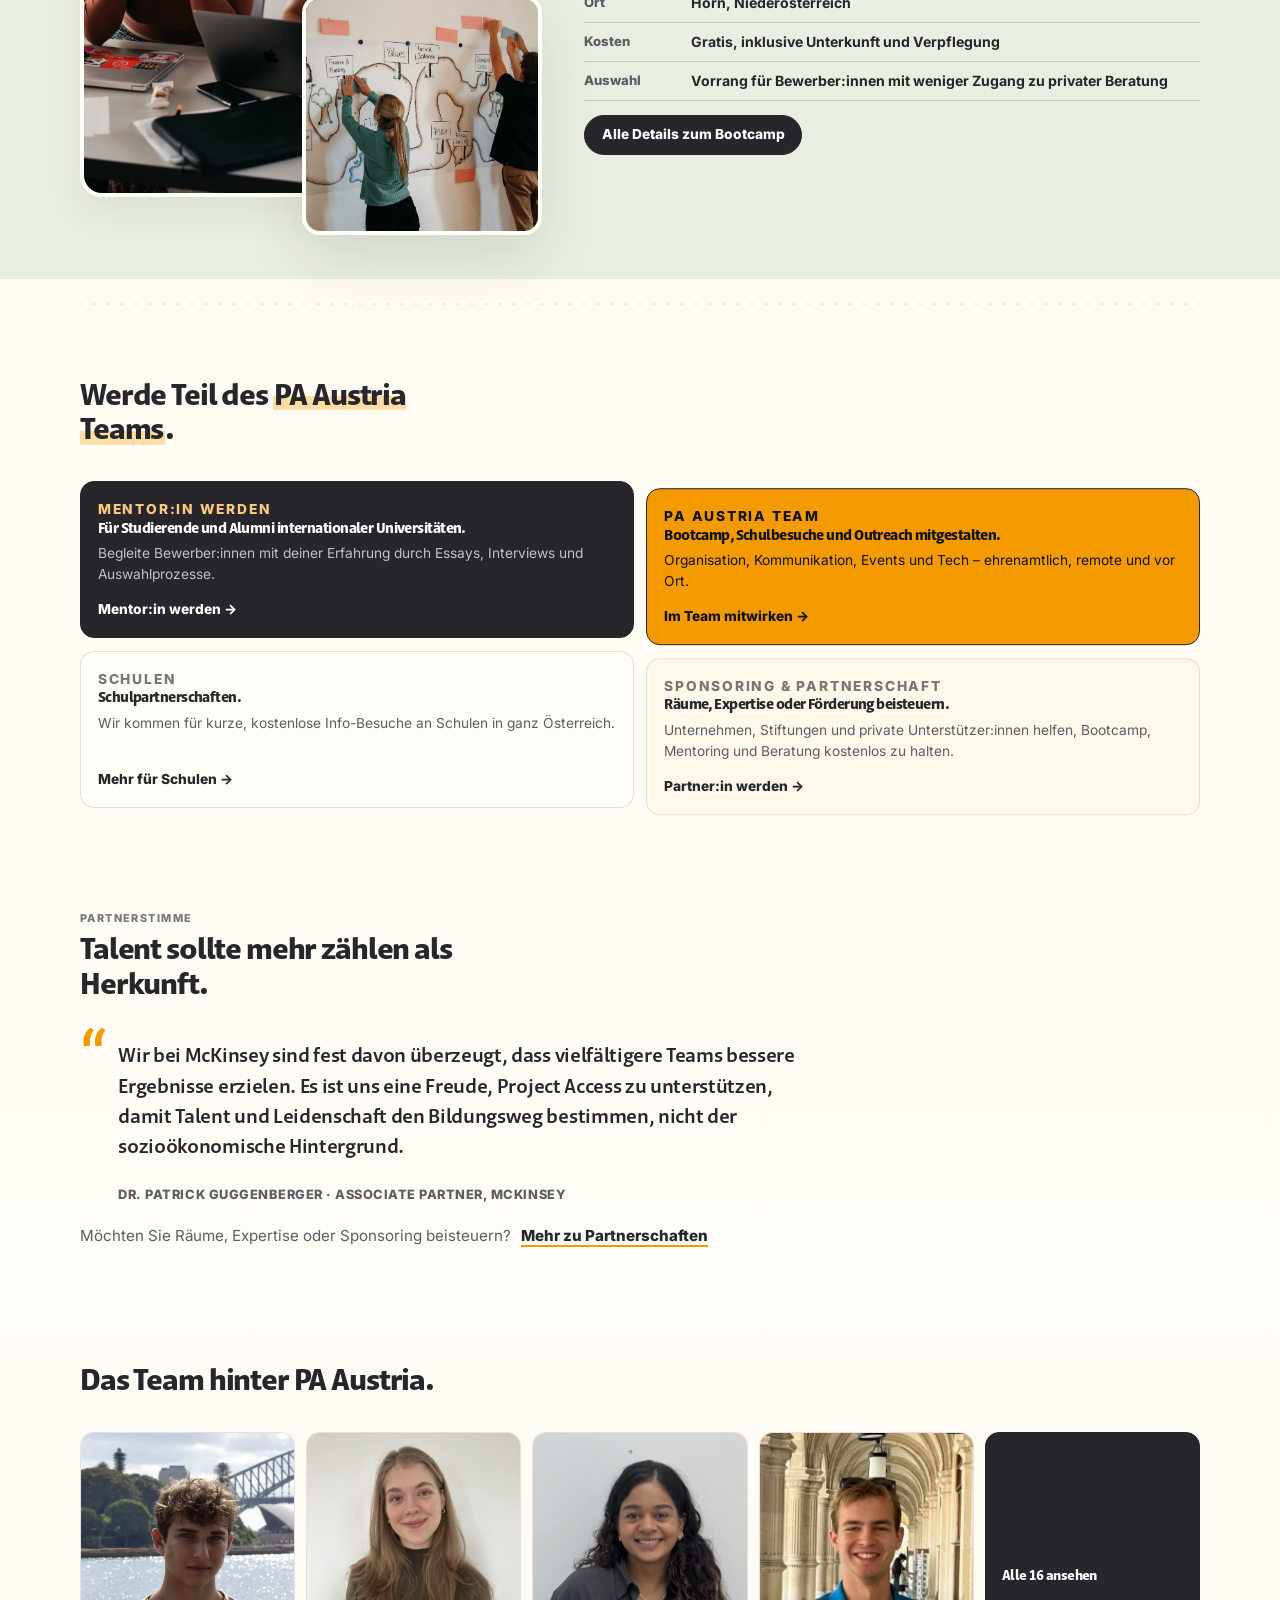
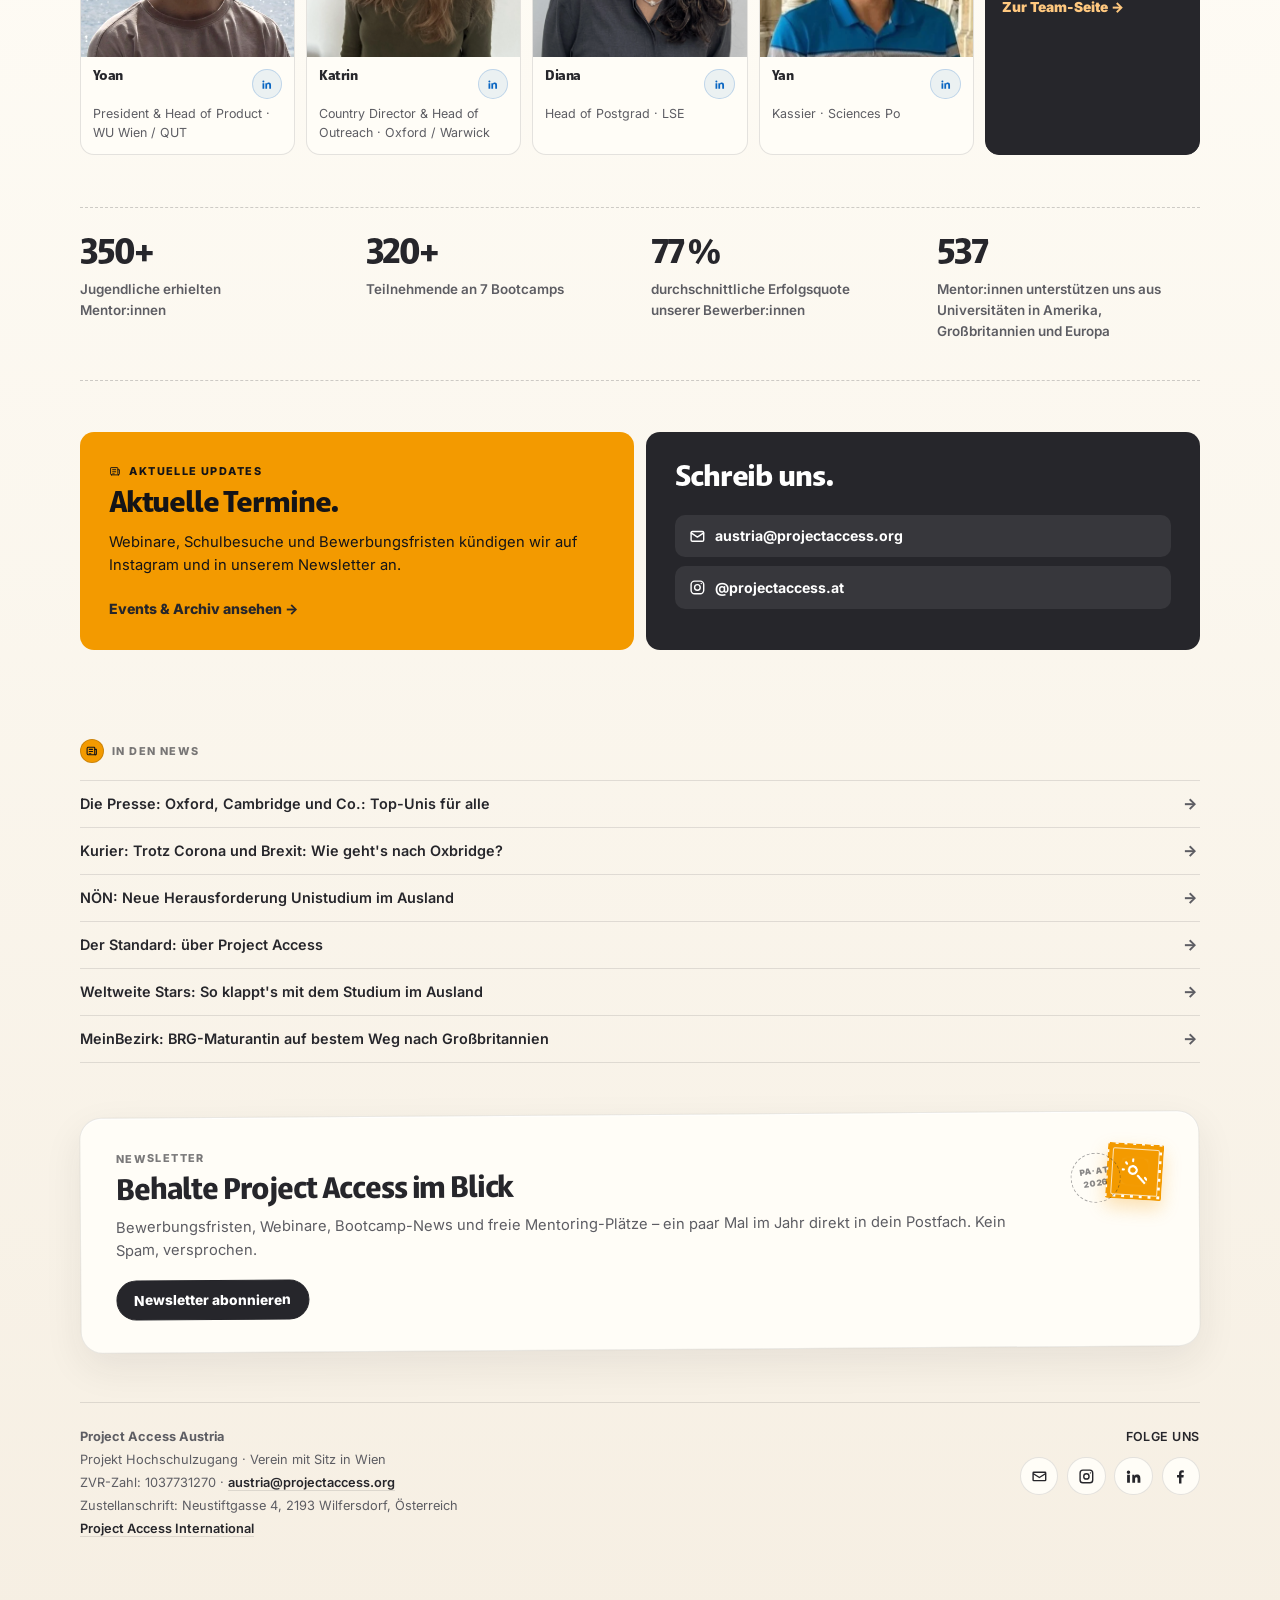
==== commit dd7cb2fb: "Close Bootcamp 2026 applications; swap book-a-call for newsletter Applications for the 2026 bootcamp" ====
--- a/index.html
+++ b/index.html
@@ -43,13 +43,11 @@
 
     <link rel="preconnect" href="https://fonts.googleapis.com" />
     <link rel="preconnect" href="https://fonts.gstatic.com" crossorigin />
-    <link rel="preconnect" href="https://assets.calendly.com" crossorigin />
     <link
       href="https://fonts.googleapis.com/css2?family=Inter:wght@500;600;700;800;900&display=swap"
       rel="stylesheet"
     />
     <link rel="stylesheet" href="styles.css" />
-    <link href="https://assets.calendly.com/assets/external/widget.css" rel="stylesheet" />
 
     <script type="application/ld+json">
 {
@@ -213,10 +211,11 @@
           <span class="lang-switch-link" >EN</span>
         </a>
         
-        <a class="button button-small header-cta header-cta-shortenable" href="https://airtable.com/appSrxV1MH9LEChsv/shrIVlh0hcQlHqStE">
+        
+        <a class="button button-small header-cta header-cta-shortenable" href="https://airtable.com/appSrxV1MH9LEChsv/shriRjvsfQX4UZiSg">
+          <span class="header-cta-label header-cta-label-full">Newsletter abonnieren</span>
           
-          <span class="header-cta-label header-cta-label-full">Zum Bootcamp anmelden</span>
-          <span class="header-cta-label header-cta-label-short">Anmelden</span>
+          <span class="header-cta-label header-cta-label-short">Newsletter</span>
           
         </a>
         
@@ -258,15 +257,15 @@
               <p class="save-the-date-location">Horn, Niederösterreich</p>
               <span class="save-the-date-link">Mehr erfahren →</span>
             </div>
-            <span class="save-the-date-status">
+            <span class="save-the-date-status is-closed">
               <span class="save-the-date-pulse" aria-hidden="true"></span>
-              <span>Anmeldung offen</span>
+              <span>Anmeldung geschlossen</span>
             </span>
           </a>
           <h1>Dein Weg an internationale Top-Unis</h1>
           <p class="lead">Wir unterstützen Student:innen in Österreich kostenlos bei Bewerbungen an internationale Universitäten: mit 1:1-Mentoring, Bootcamp und ehrlichem Feedback von Menschen, die den Prozess selbst kennen.</p>
           <div class="hero-actions">
-            <a class="button" href="https://airtable.com/appSrxV1MH9LEChsv/shrIVlh0hcQlHqStE">Zum Bootcamp anmelden</a>
+            <a class="button" href="https://airtable.com/appSrxV1MH9LEChsv/shriRjvsfQX4UZiSg">Newsletter abonnieren</a>
             <a class="button button-secondary" href="https://projectaccess.org/austria-various-roles">Teil des Teams werden</a>
           </div>
         </div>
@@ -411,7 +410,7 @@
         </div>
         <div class="bootcamp-copy">
           <h2>Bootcamp 2026 in Horn.</h2>
-          <p>Beim Bootcamp arbeiten Schüler:innen und Studierende in kleinen Gruppen an ihren Bewerbungen. Dabei geht es um Studienwahl, Essays, Interviews und Finanzierung. Bewerbungen für Bachelor, Master und PhD sind willkommen.</p>
+          <p>Beim Bootcamp arbeiten Schüler:innen und Studierende in kleinen Gruppen an ihren Bewerbungen. Dabei geht es um Studienwahl, Essays, Interviews und Finanzierung. Die Anmeldung für 2026 ist geschlossen – abonniere unseren Newsletter, um die nächste Runde nicht zu verpassen.</p>
           <dl class="details">
             <div>
               <dt>Datum</dt>
@@ -513,7 +512,7 @@
             </div>
           </article>
           <article class="team-card">
-            <img src="assets/Katrin_Outreach.webp" alt="Katrin – Country Director · Oxford / Warwick" loading="lazy" decoding="async" />
+            <img src="assets/Katrin_Outreach.webp" alt="Katrin – Country Director &amp; Head of Outreach · Oxford / Warwick" loading="lazy" decoding="async" />
             <div class="team-card-body">
               <div class="team-card-header">
                 <h3>Katrin</h3>
@@ -525,7 +524,7 @@
                   </span>
                 </a>
               </div>
-              <p>Country Director · Oxford / Warwick</p>
+              <p>Country Director &amp; Head of Outreach · Oxford / Warwick</p>
             </div>
           </article>
           <article class="team-card">
@@ -729,21 +728,5 @@
       </div>
     </footer>
 
-    <script src="https://assets.calendly.com/assets/external/widget.js" type="text/javascript" async></script>
-    <script type="text/javascript">
-      window.addEventListener("load", function () {
-        if (!window.Calendly) {
-          return;
-        }
-
-        window.Calendly.initBadgeWidget({
-          url: "https://calendly.com/austria-projectaccess/dein-call-mit-project-access",
-          text: "Buche hier deinen Call mit uns!",
-          color: "#26262b",
-          textColor: "#fffdf7",
-          branding: true
-        });
-      });
-    </script>
   </body>
 </html>
--- a/styles.css
+++ b/styles.css
@@ -611,6 +611,19 @@
   }
 }
 
+/* Closed-application state: swap the live yellow sticker for a muted, static one. */
+.save-the-date-status.is-closed {
+  background: var(--ink-deep);
+  color: var(--paper);
+  box-shadow: 0 6px 14px rgba(38, 38, 43, 0.18);
+}
+
+.save-the-date-status.is-closed .save-the-date-pulse {
+  background: rgba(255, 255, 255, 0.7);
+  box-shadow: none;
+  animation: none;
+}
+
 @media (max-width: 480px) {
   .save-the-date {
     grid-template-columns: 1fr;
@@ -1878,6 +1891,27 @@
 
 @media (prefers-reduced-motion: reduce) {
   .next-event-pulse { animation: none; }
+}
+
+/* Closed-application state for the next-event card status chip. */
+.next-event-status.is-closed .next-event-pulse {
+  background: rgba(255, 255, 255, 0.7);
+  box-shadow: none;
+  animation: none;
+}
+
+/* Inline notice used to flag a closed application round in a page hero. */
+.hero-notice {
+  margin: 0 0 1.6rem;
+  padding: 0.85rem 1.1rem;
+  background: var(--green-soft);
+  border-left: 4px solid var(--yellow);
+  border-radius: var(--radius-sm);
+  color: var(--ink);
+  font-weight: 600;
+  font-size: 0.95rem;
+  line-height: 1.5;
+  max-width: 46ch;
 }
 
 /* STAY UPDATED — compact section pairing copy with a short list of contact
